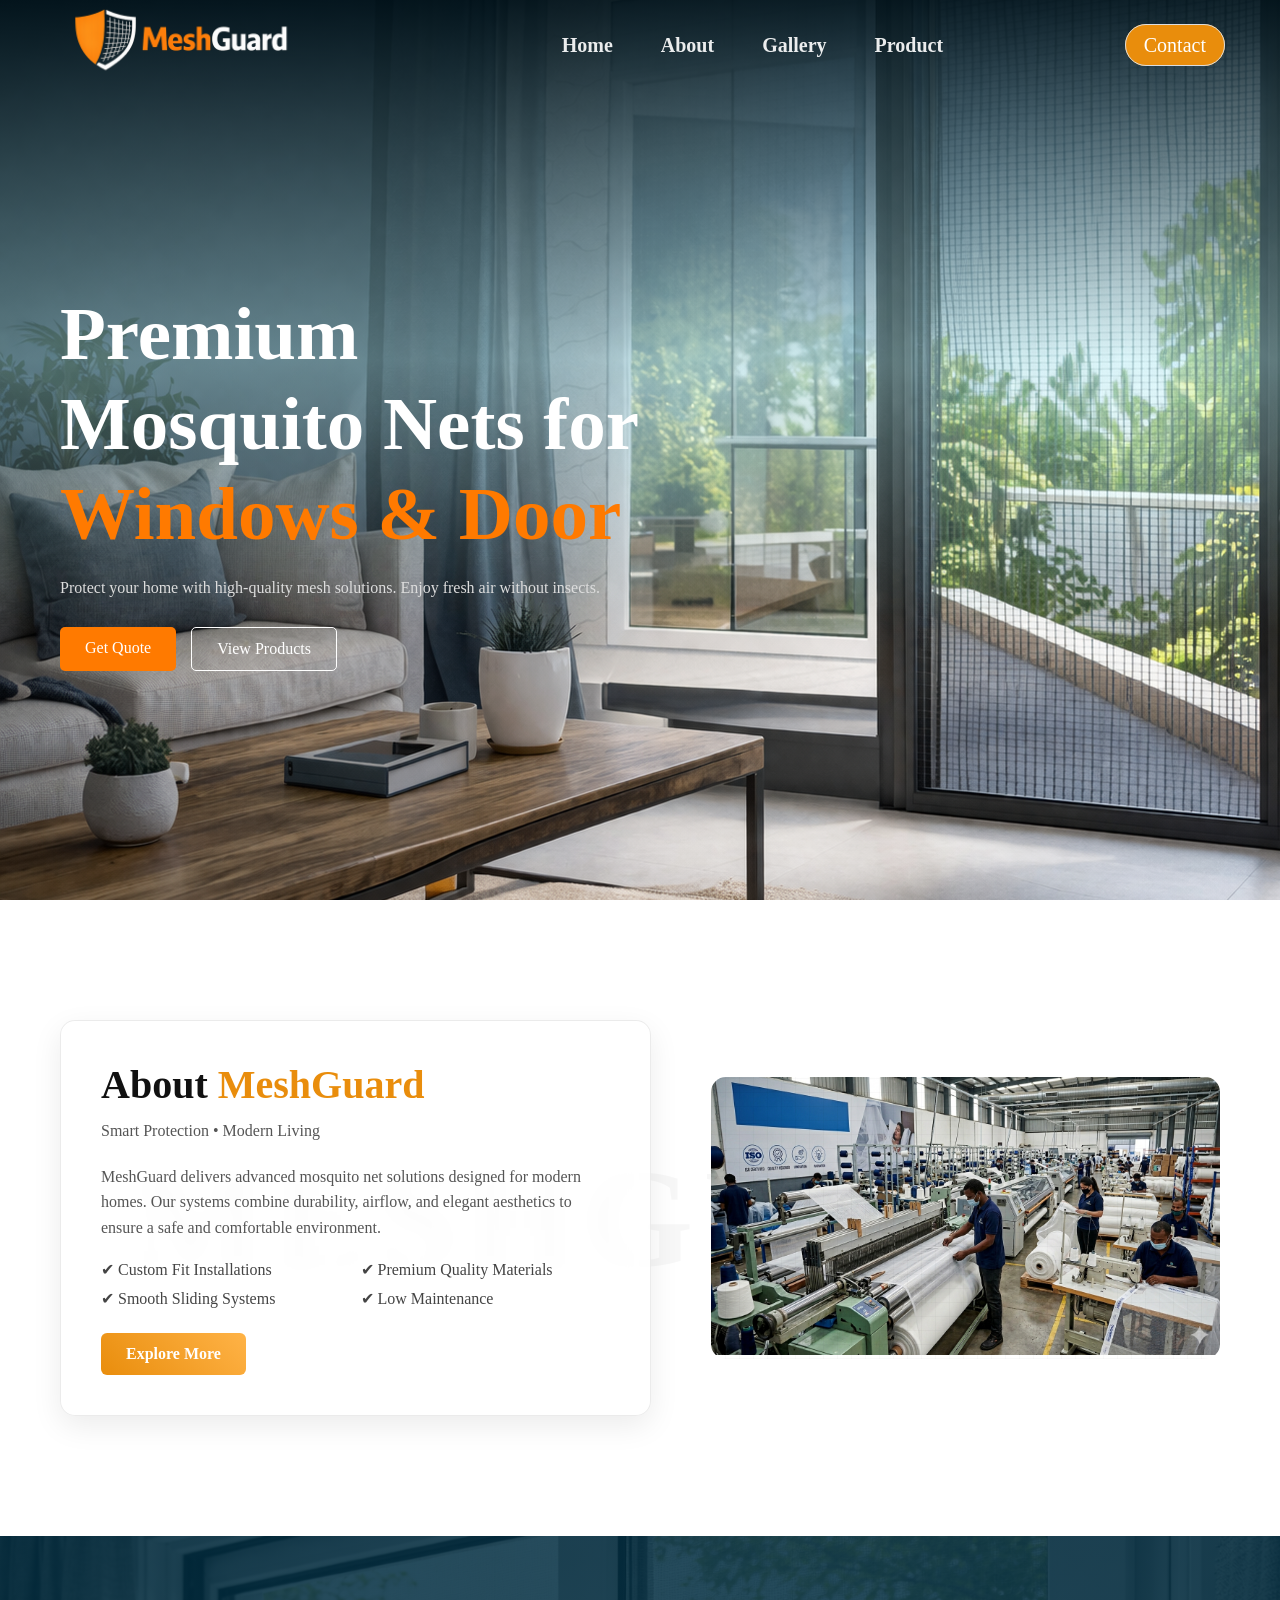
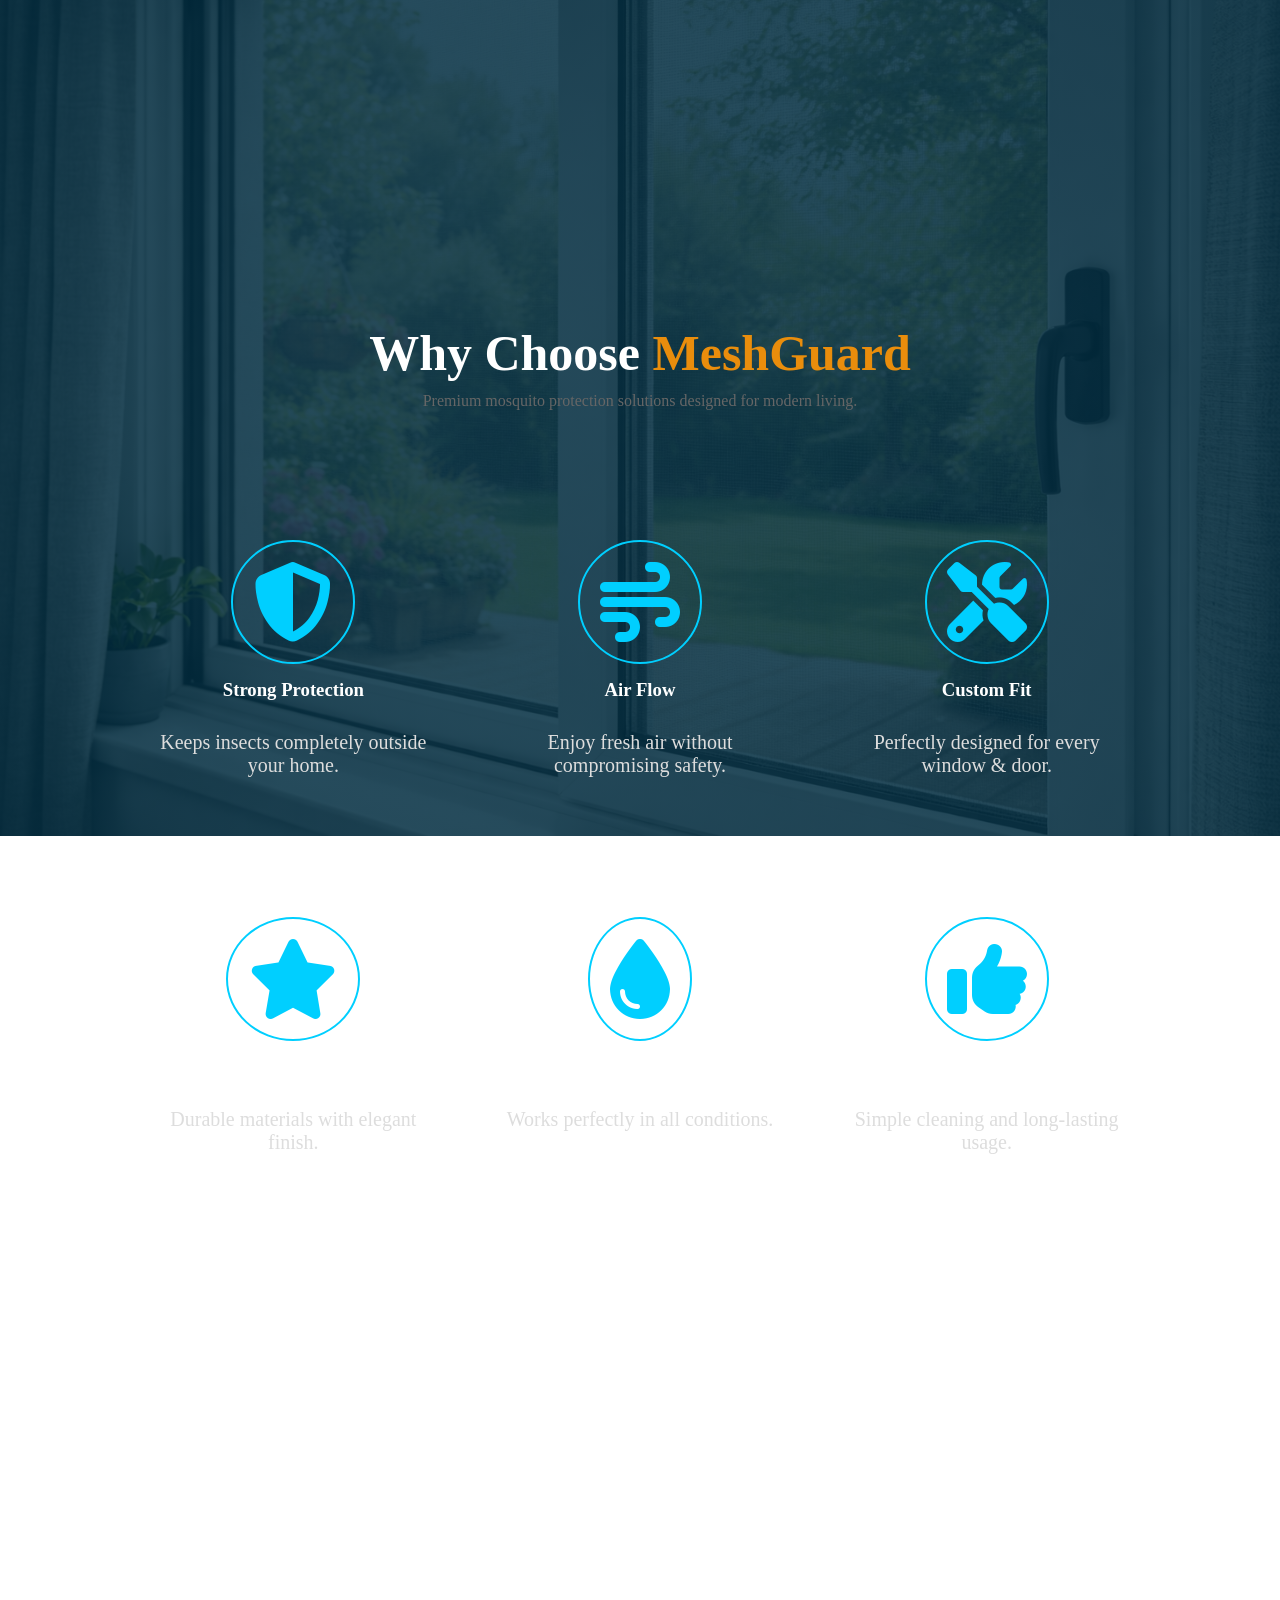
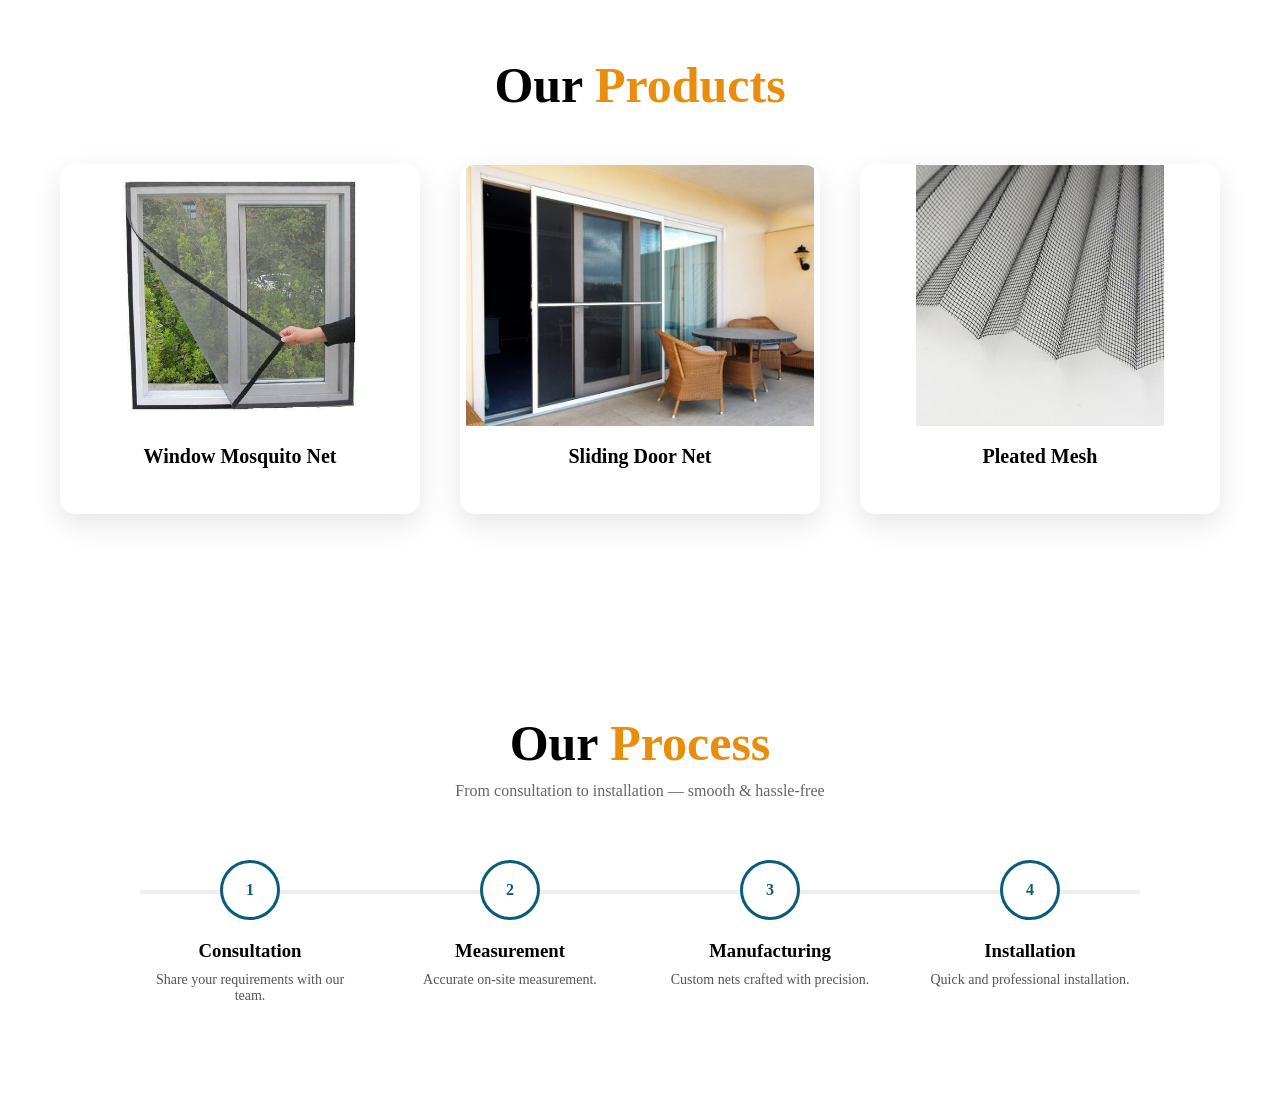
==== index.html @ fc5766b9 "Initial Commit" ====
<!DOCTYPE html>
<html lang="en">
<head>
    <meta charset="UTF-8">
    <meta name="viewport" content="width=device-width, initial-scale=1.0">
    <title>MeshGuard</title>
    <link rel="stylesheet" href="https://cdnjs.cloudflare.com/ajax/libs/font-awesome/6.5.0/css/all.min.css">
    <link rel="stylesheet" href="css/navbar.css">
    <link rel="stylesheet" href="css/style.css">
</head>
<body>
<!-- ===============================Navbar============================ -->

  <header class="navbar">

    <div class="logo">
      <img src="Images/logo_MG.png" alt="Logo">
    </div>

    <nav class="nav-links">
      <a href="index.html">Home</a>
      <a href="about.html">About</a>
      <a href="gallery.html">Gallery</a>
      <a href="Product.html">Product</a>
    </nav>

    <div class="Contact">
        <a href="Product.html">Contact</a>
    </div>

  </header>

  <!-- ===============================heroSection==============================-->
   <section class="hero">
        <div class="hero-overlay"></div>
        <div class="mouse-mesh"></div>

        <div class="hero-content">
            <h1>Premium Mosquito Nets for <span>Windows & Door</span></h1>   
            
            <p>
             Protect your home with high-quality mesh solutions.
            Enjoy fresh air without insects.
            </p>

            <div class="hero-buttons">
                <a href="#" class="btn-primary">Get Quote</a>
                <a href="#" class="btn-secondary">View Products</a>
            </div>
        </div>
   </section>


<!-- ===============================AboutSection==============================-->

  <section class="about-unique">

    <h1 class="about-bg-text">MESHGUARD</h1>

    <div class="about-container">

      

        <!-- CONTENT -->
        <div class="about-glass">

            <h2>About <span>MeshGuard</span></h2>

            <p class="tagline">Smart Protection • Modern Living</p>

            <p>
                MeshGuard delivers advanced mosquito net solutions designed for
                modern homes. Our systems combine durability, airflow, and
                elegant aesthetics to ensure a safe and comfortable environment.
            </p>

            <div class="features">
                <div>✔ Custom Fit Installations</div>
                <div>✔ Premium Quality Materials</div>
                <div>✔ Smooth Sliding Systems</div>
                <div>✔ Low Maintenance</div>
            </div>

            <a href="#" class="about-btn">Explore More</a>
        </div>

          <!-- IMAGE -->
        <div class="about-img-box">
            <img src="Images/about.png" alt="Mosquito Net">
            <div class="mesh-layer"></div>
        </div>
    </div>
</section>

<!-- ===============================WhyChooseSection==============================-->


<!-- WHY CHOOSE SECTION -->
<section class="why-sticky">

    <!-- BACKGROUND IMAGE (STICKY) -->
    <div class="why-bg"></div>

    <!-- CONTENT -->
    <div class="why-content">

        <h2>Why Choose <span>MeshGuard</span></h2>
        <p class="subtitle">
            Premium mosquito protection solutions designed for modern living.
        </p>

        <!-- GRID -->
        <div class="why-grid">

            <!-- ITEM 1 -->
            <div class="why-box">
                <i class="fa-solid fa-shield-halved"></i>
                <h3>Strong Protection</h3>
                <p>Keeps insects completely outside your home.</p>
            </div>

            <!-- ITEM 2 -->
            <div class="why-box">
                <i class="fa-solid fa-wind"></i>
                <h3>Air Flow</h3>
                <p>Enjoy fresh air without compromising safety.</p>
            </div>

            <!-- ITEM 3 -->
            <div class="why-box">
                <i class="fa-solid fa-screwdriver-wrench"></i>
                <h3>Custom Fit</h3>
                <p>Perfectly designed for every window & door.</p>
            </div>

            <!-- ITEM 4 -->
            <div class="why-box">
                <i class="fa-solid fa-star"></i>
                <h3>Premium Quality</h3>
                <p>Durable materials with elegant finish.</p>
            </div>

            <!-- ITEM 5 -->
            <div class="why-box">
                <i class="fa-solid fa-droplet"></i>
                <h3>Weather Resistant</h3>
                <p>Works perfectly in all conditions.</p>
            </div>

            <!-- ITEM 6 -->
            <div class="why-box">
                <i class="fa-solid fa-thumbs-up"></i>
                <h3>Easy Maintenance</h3>
                <p>Simple cleaning and long-lasting usage.</p>
            </div>

        </div>

    </div>

</section>

<section class="products">

    <h2>Our <span>Products</span></h2>

    <div class="product-grid">

        <!-- PRODUCT 1 -->
        <div class="product-card">
            <div class="card-inner">

                <!-- FRONT SIDE -->
                <div class="card-front">
                    <img src="Images/window-mosquito-net.jpg" alt="">
                    <h3>Window Mosquito Net</h3>
                </div>

                <!-- BACK SIDE -->
                <div class="card-back">
                    <h3>Window Net</h3>
                    <p>Custom-fit mosquito nets for windows with smooth airflow and maximum protection.</p>
                    <a href="#">View Details</a>
                </div>

            </div>
        </div>

        <!-- PRODUCT 2 -->
        <div class="product-card">
            <div class="card-inner">

                <div class="card-front">
                    <img src="Images/sliding-door.jpg" alt="">
                    <h3>Sliding Door Net</h3>
                </div>

                <div class="card-back">
                    <h3>Sliding Net</h3>
                    <p>Elegant sliding mesh systems perfect for balconies and large openings.</p>
                    <a href="#">View Details</a>
                </div>

            </div>
        </div>

        <!-- PRODUCT 3 -->
        <div class="product-card">
            <div class="card-inner">

                <div class="card-front">
                    <img src="Images/pleared.webp" alt="">
                    <h3>Pleated Mesh</h3>
                </div>

                <div class="card-back">
                    <h3>Pleated Mesh</h3>
                    <p>Modern pleated design with space-saving and premium look.</p>
                    <a href="#">View Details</a>
                </div>

            </div>
        </div>

    </div>

</section>

<section class="process-modern">

    <h2>Our <span>Process</span></h2>
    <p class="subtitle">From consultation to installation — smooth & hassle-free</p>

    <div class="process-wrapper">

        <!-- PROGRESS LINE -->
        <div class="progress-line"></div>

        <!-- STEPS -->
        <div class="steps">

            <div class="step">
                <div class="circle">1</div>
                <h3>Consultation</h3>
                <p>Share your requirements with our team.</p>
            </div>

            <div class="step">
                <div class="circle">2</div>
                <h3>Measurement</h3>
                <p>Accurate on-site measurement.</p>
            </div>

            <div class="step">
                <div class="circle">3</div>
                <h3>Manufacturing</h3>
                <p>Custom nets crafted with precision.</p>
            </div>

            <div class="step">
                <div class="circle">4</div>
                <h3>Installation</h3>
                <p>Quick and professional installation.</p>
            </div>

        </div>

    </div>

</section>

 

<script src="js/script.js"></script>

<!-- <script>
const mesh = document.querySelector(".mouse-mesh");

document.addEventListener("mousemove", (e) => {
    mesh.style.left = e.clientX + "px";
    mesh.style.top = e.clientY + "px";
});

</script> -->
</body>
</html>
---- css/navbar.css ----
*{
    margin: 0;
    padding: 0;
    box-sizing: border-box;
}
html,body{
     width: 100%;
     height: 100%;
}

.navbar{
    position: fixed;
    top: 0px;
    width: 100%;
    height: 90px;
    background-color:transparent;
    display: flex;
    align-items: center;
    justify-content: space-between;
    padding: 0 5px;
    z-index: 1000;
   
}

.logo{
    display: flex;
    align-items: center;
    cursor: pointer;
}
.logo img{
height:250px;
transition:0.3s;
}

.logo img:hover{
transform:scale(1.08);
}

.nav-links a{
margin:0 22px;
text-decoration:none;
font-weight:600;
color:#ffffffe9;
position:relative;
font-size:20px;
}

.nav-links a::after{
content:'';
position:absolute;
width:0%;
height:2px;
background:#e98d0c;
left:0;
bottom:-6px;
transition:0.4s;
}

.nav-links a:hover::after{
width:100%;
}

.Contact a{
padding:9px 18px;
margin-right: 50px;
text-decoration: none;
border-radius:30px;
background-color: #e98d0c;
border:1px solid #ddd;
color:white ;
font-size: 20px;
}

/* SCROLL EFFECT */
.navbar.scrolled{
    background: linear-gradient(
        to right,
        #012d41,
        #024d6b,
        #036280
    );
    
    box-shadow: 0 5px 15px rgba(0,0,0,0.3);
    transition: 0.3s ease-in;
}
---- css/style.css ----
*{
    margin: 0;
    padding: 0;
    box-sizing: border-box;
}
html,body{
    width: 100%;
    height:100%
}

/* ==================Hero Section=============== */

.hero{
    position:relative;
    height: 100vh;
    background: url(/Images/hero_bg.png);
    display: flex;
    align-items: center;
    padding:0 60px;
}

.hero-overlay{
    position:absolute;
    inset:0;
     background: linear-gradient(
        180deg,
        rgba(0, 18, 26, 0.877) 0%,     /* blue */
        rgba(181, 245, 253, 0.396) 40%,  /* light white */
        rgba(255, 255, 255, 0.0) 70%,  /* fade */
        rgba(255, 255, 255, 0.0) 100%  /* fully transparent */
    );
    z-index:1;
}

.hero-content{
    position:relative;
    z-index:2;
    max-width:600px;
    color:#fff;
}

.hero-content h1{
    margin-top: 60px;
    font-size:75px;
    line-height:1.2;
    margin-bottom:20px;
}

.hero-content h1 span{
    color:#ff7a00;
}
.hero-content p{
    font-size:16px;
    margin-bottom:30px;
    color:#ddd;
}
/* BUTTONS */
.hero-buttons{
    display:flex;
    gap:15px;
}

.btn-primary{
    background:#ff7a00;
    color:#fff;
    padding:12px 25px;
    text-decoration:none;
    border-radius:5px;
    transition:0.3s;
}

.btn-primary:hover{
    background:#e66900;
}

.btn-secondary{
    border:1px solid #fff;
    color:#fff;
    padding:12px 25px;
    text-decoration:none;
    border-radius:5px;
    transition:0.3s;
}

.btn-secondary:hover{
    background:#fff;
    color:#000;
}
/* .mouse-mesh{
    position:absolute;
    width:250px;
    height:250px;
    pointer-events:none;
    z-index:1;

    background:
        repeating-linear-gradient(
            0deg,
            rgba(255,255,255,0.15) 0px,
            rgba(255,255,255,0.15) 1px,
            transparent 1px,
            transparent 15px
        ),
        repeating-linear-gradient(
            90deg,
            rgba(255,255,255,0.15) 0px,
            rgba(255,255,255,0.15) 1px,
            transparent 1px,
            transparent 15px
        );

    border-radius:50%;
    transform: translate(-50%, -50%);
} */



/* ===== SECTION BASE ===== */
.about-unique{
    position:relative;
    padding:120px 60px;
    background:#ffffff;
    overflow:hidden;
}

/* BACKGROUND TEXT */
.about-bg-text{
    position:absolute;
    top:50%;
    left:50%;
    transform:translate(-50%,-50%);
    font-size:140px;
    color:rgba(0,0,0,0.03); /* light watermark */
    letter-spacing:10px;
    pointer-events:none;
}

/* CONTAINER */
.about-container{
    display:flex;
    align-items:center;
    gap:60px;
    position:relative;
    z-index:2;
}

/* ===== IMAGE ===== */
.about-img-box{
    position:relative;
    flex:1;
    overflow:hidden;
    border-radius:15px;
}

.about-img-box img{
    width:100%;
    height:100%;
    object-fit:cover;
    transition:0.5s;
}

.about-img-box:hover img{
    transform:scale(1.08);
}

/* MESH OVERLAY (VERY SUBTLE) */
.mesh-layer{
    position:absolute;
    inset:0;

    background:
        repeating-linear-gradient(
            0deg,
            rgba(0,0,0,0.05) 0px,
            rgba(0,0,0,0.05) 1px,
            transparent 1px,
            transparent 14px
        ),
        repeating-linear-gradient(
            90deg,
            rgba(0,0,0,0.05) 0px,
            rgba(0,0,0,0.05) 1px,
            transparent 1px,
            transparent 14px
        );

    opacity:0.4;
}

/* ===== GLASS CARD (LIGHT) ===== */
.about-glass{
    flex:1;
    padding:40px;
    border-radius:15px;

    background:rgba(255,255,255,0.7);
    backdrop-filter:blur(10px);

    border:1px solid rgba(0,0,0,0.08);
    box-shadow:0 10px 30px rgba(0,0,0,0.08);
}

/* HEADING */
.about-glass h2{
    font-size:40px;
    margin-bottom:10px;
    color:#111;
}

.about-glass span{
    color:#e98d0c;
}

/* TAGLINE */
.tagline{
    color:#666;
    margin-bottom:20px;
}

/* TEXT */
.about-glass p{
    color:#555;
    line-height:1.6;
    margin-bottom:20px;
}

/* FEATURES */
.features{
    display:grid;
    grid-template-columns: repeat(2,1fr);
    gap:10px;
    margin-bottom:25px;
    color:#444;
}

/* BUTTON */
.about-btn{
    display:inline-block;
    padding:12px 25px;
    background:linear-gradient(45deg,#e98d0c,#ffb347);
    color:#fff;
    border-radius:6px;
    text-decoration:none;
    font-weight:600;
    transition:0.3s;
}

.about-btn:hover{
    transform:translateY(-3px);
}

.why-sticky{
    position:relative;
    height:180vh; /* EXTRA HEIGHT → allows scrolling effect */
}

/* ===== STICKY BACKGROUND ===== */
.why-bg{
    position:sticky;
    top:0;
    height:100vh;

    /* YOUR BACKGROUND IMAGE */
    background: 
        linear-gradient(
            rgba(1,45,65,0.85),  /* dark blue overlay */
            rgba(1,45,65,0.85)
        ),
        url("/Images/why-bg.png"); /* change image */

    background-size:cover;
    background-position:center;

    z-index:1;
}

.why-content{
    position:absolute;
    top:2px;
    width:100%;
    height:100%;

    z-index:2;

    display:flex;
    flex-direction:column;
    align-items:center;
    justify-content:center;

    color:#fff;
    text-align:center;
    padding:0 20px;
}
.why-content h2{
    font-size:50px;
    margin-top: 2px;
    margin-bottom:10px;
}

.why-content span{
    color:#e98d0c;
}

/* SUBTITLE */
.subtitle{
    color:#ccc;
    margin-bottom:50px;
}

.why-grid{
    display:grid;
    grid-template-columns: repeat(3,5fr);
    margin-top: 50px;
    gap:60px;
    max-width:1000px;

    row-gap: 100px;   /* 🔥 space between rows */
    column-gap: 40px;
}
.why-box{
    padding:20px;
    transition:0.4s;
}
.why-box i{
    font-size:80px;
    color:#00cfff; /* light blue */
    margin-bottom:15px;

    border:2px solid #00cfff;
    border-radius:50%;
    padding:20px;
}
/* TITLE */
.why-box h3{
    margin-bottom:30px;
}

.why-box p{
    font-size:20px;
    color:#ddd;
}
/* ===== HOVER EFFECT ===== */
.why-box:hover{
    transform:translateY(-10px);
}

.why-box:hover i{
    background:#e98d0c;
    border-color:#e98d0c;
    color:#fff;
}



/* ===== SECTION ===== */
.products{
    padding:100px 60px;
    text-align:center;
    background:#fff;
}

.products h2{
    font-size:50px;
    margin-bottom:50px;
}

.products span{
    color:#e98d0c;
}

/* ===== GRID ===== */
.product-grid{
    display:grid;
    grid-template-columns:repeat(3,1fr);
    gap:40px;
}

/* ===== CARD MAIN ===== */
.product-card{
    position:relative;
    perspective:1000px; 
    /* 🔥 Gives 3D depth for flip effect */
}
/* glowing border */


.product-card:hover{
    transform:translateY(-12px) scale(1.02);
}

/* ===== INNER (THIS ROTATES) ===== */
.card-inner{
    position:relative;
    width:100%;
    height:350px;

    transform-style:preserve-3d; 
    /* 🔥 Allows front/back to exist in 3D */

    transition:transform 0.8s ease;
}

/* ===== HOVER → ROTATE CARD ===== */
.product-card:hover .card-inner{
    transform:rotateY(180deg);
    /* 🔥 horizontal flip */
}

/* ===== FRONT + BACK COMMON ===== */
.card-front,
.card-back{
    position:absolute;
    width:100%;
    height:100%;

    backface-visibility:hidden;
    /* 🔥 hides backside when flipped */

    border-radius:15px;
    overflow:hidden;

    box-shadow:0 10px 30px rgba(0,0,0,0.1);
}

/* ===== FRONT DESIGN ===== */
.card-front{
   background:rgba(255,255,255,0.08);
    backdrop-filter: blur(12px);
    border:1px solid rgba(255,255,255,0.2);
}

.card-front img{
    width:100%;
    height:75%;
    object-fit:contain;
}

.card-front h3{
    padding:15px;
    font-size:20px;
}

/* ===== BACK DESIGN ===== */
.card-back{
    background:linear-gradient(135deg,#012d41,#0a5c7a);
    color:#fff;

    transform:rotateY(180deg);
    /* 🔥 backside initially rotated */

    display:flex;
    flex-direction:column;
    justify-content:center;
    align-items:center;

    padding:20px;
}

.card-back h3{
    margin-bottom:10px;
}

.card-back p{
    font-size:14px;
    margin-bottom:20px;
    color:#ddd;
}

/* BUTTON */
.card-back a{
    padding:10px 20px;
    background:#e98d0c;
    color:#fff;
    text-decoration:none;
    border-radius:5px;
    transition:0.3s;
}

.card-back a:hover{
    background:#cf7a0a;
}

/* ===== HOVER SHADOW EFFECT ===== */
.product-card:hover{
    transform:translateY(-10px);
    transition:0.3s;
}



/* ===== SECTION ===== */
.process-modern{
    padding:100px 60px;
    background:#ffffff;
    text-align:center;
}

.process-modern h2{
    font-size:50px;
    margin-bottom:10px;
}

.process-modern span{
    color:#e98d0c;
}

.subtitle{
    color:#666;
    margin-bottom:60px;
}

/* ===== WRAPPER ===== */
.process-wrapper{
    position:relative;
    max-width:1000px;
    margin:auto;
}

/* ===== PROGRESS LINE ===== */
.progress-line{
    position:absolute;
    top:30px;
    left:0;
    width:100%;
    height:4px;

    background:#eee;
    border-radius:10px;
    overflow:hidden;
}

/* ANIMATED LINE */
.progress-line::after{
    content:"";
    position:absolute;
    left:0;
    top:0;
    height:100%;
    width:0%;

    background:linear-gradient(90deg,#0a5c7a,#e98d0c);

    animation:progressMove 6s ease-in-out infinite;
}

/* ===== STEPS ===== */
.steps{
    display:flex;
    justify-content:space-between;
    position:relative;
}

/* ===== STEP ===== */
.step{
    width:22%;
    text-align:center;
    position:relative;
}

/* DEFAULT STATE */
.step .circle{
    transition:0.4s;
}

/* STEP 1 */
.step:nth-child(1) .circle{
    animation:stepGlow 6s infinite;
}

/* STEP 2 */
.step:nth-child(2) .circle{
    animation:stepGlow 6s infinite;
    animation-delay:1.5s;
}

/* STEP 3 */
.step:nth-child(3) .circle{
    animation:stepGlow 6s infinite;
    animation-delay:3s;
}

/* STEP 4 */
.step:nth-child(4) .circle{
    animation:stepGlow 6s infinite;
    animation-delay:4.5s;
}

@keyframes stepGlow{

    0%{
        background:#fff;
        color:#0a5c7a;
        transform:scale(1);
        box-shadow:none;
    }

    20%{
        background:#e98d0c;
        color:#fff;
        transform:scale(1.2);
        box-shadow:0 0 20px rgba(233,141,12,0.7);
    }

    40%{
        background:#e98d0c;
        color:#fff;
        transform:scale(1.1);
    }

    60%{
        background:#fff;
        color:#0a5c7a;
        transform:scale(1);
        box-shadow:none;
    }

    100%{
        background:#fff;
        color:#0a5c7a;
    }
}

/* ===== CIRCLE ===== */
.circle{
    width:60px;
    height:60px;
    margin:0 auto 20px;

    border-radius:50%;
    background:#fff;
    border:3px solid #0a5c7a;

    display:flex;
    align-items:center;
    justify-content:center;

    font-weight:bold;
    color:#0a5c7a;

    transition:0.4s;
}

/* TEXT */
.step h3{
    margin-bottom:10px;
}

.step p{
    font-size:14px;
    color:#555;
}

/* ===== HOVER EFFECT ===== */
.step:hover .circle{
    background:#e98d0c;
    border-color:#e98d0c;
    color:#fff;
    transform:scale(1.1);
}

/* ===== PROGRESS ANIMATION ===== */
@keyframes progressMove{
    0%{ width:0%; }
    20%{ width:10%; }
    40%{ width:40%; }
      60%{ width:60%; }
      100%{ width:100%; }
}
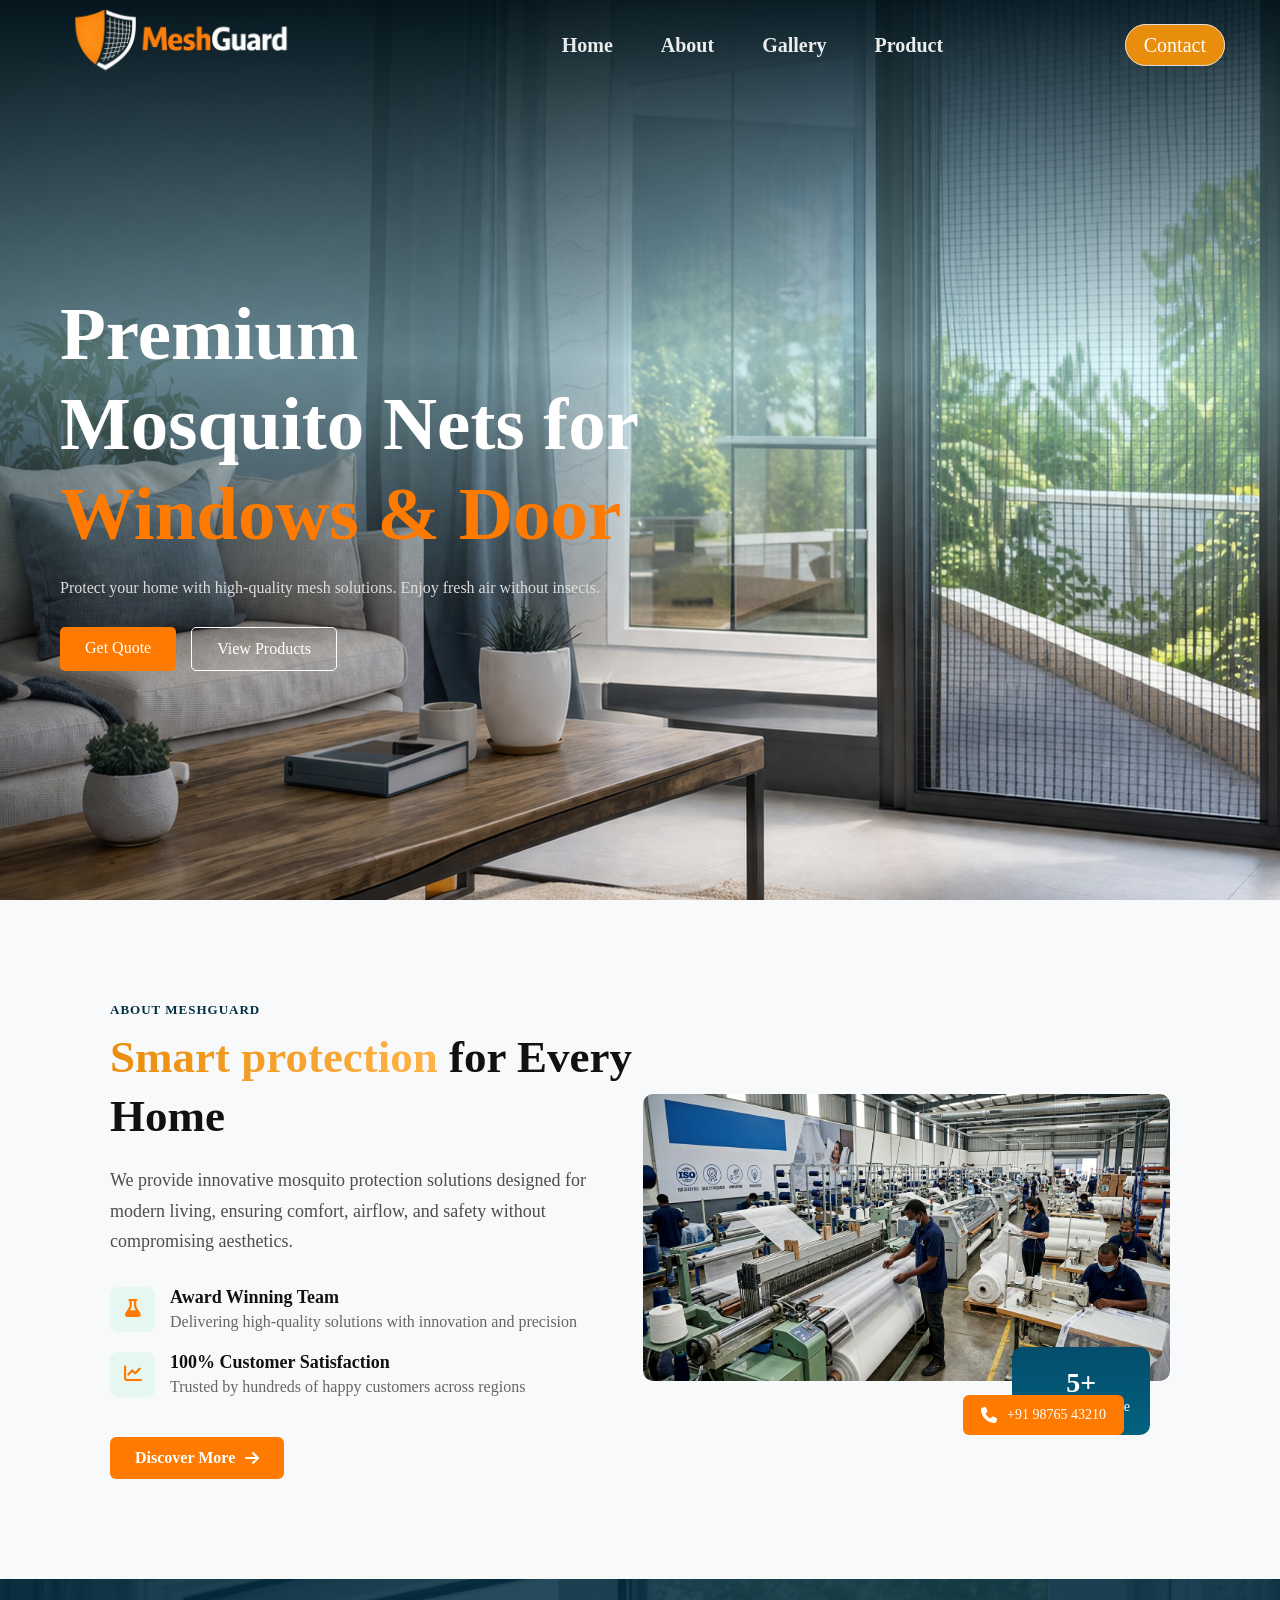
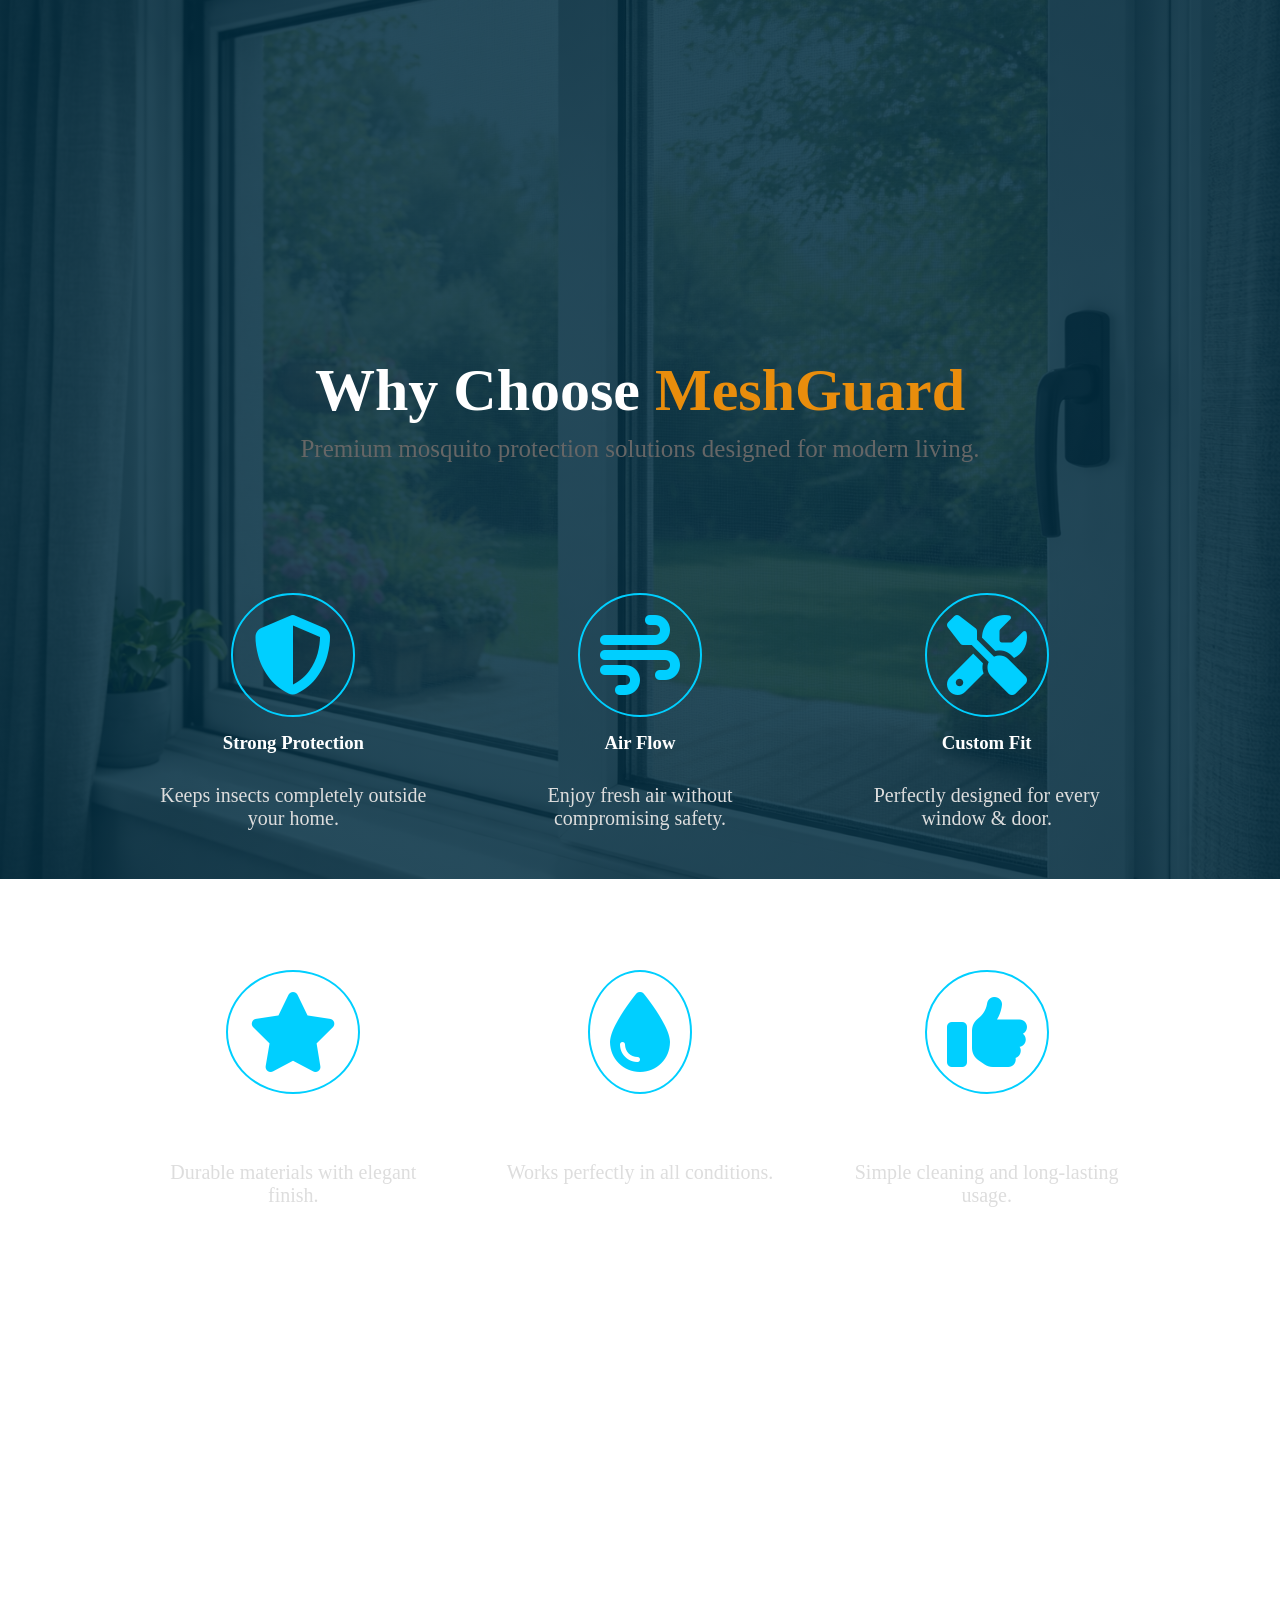
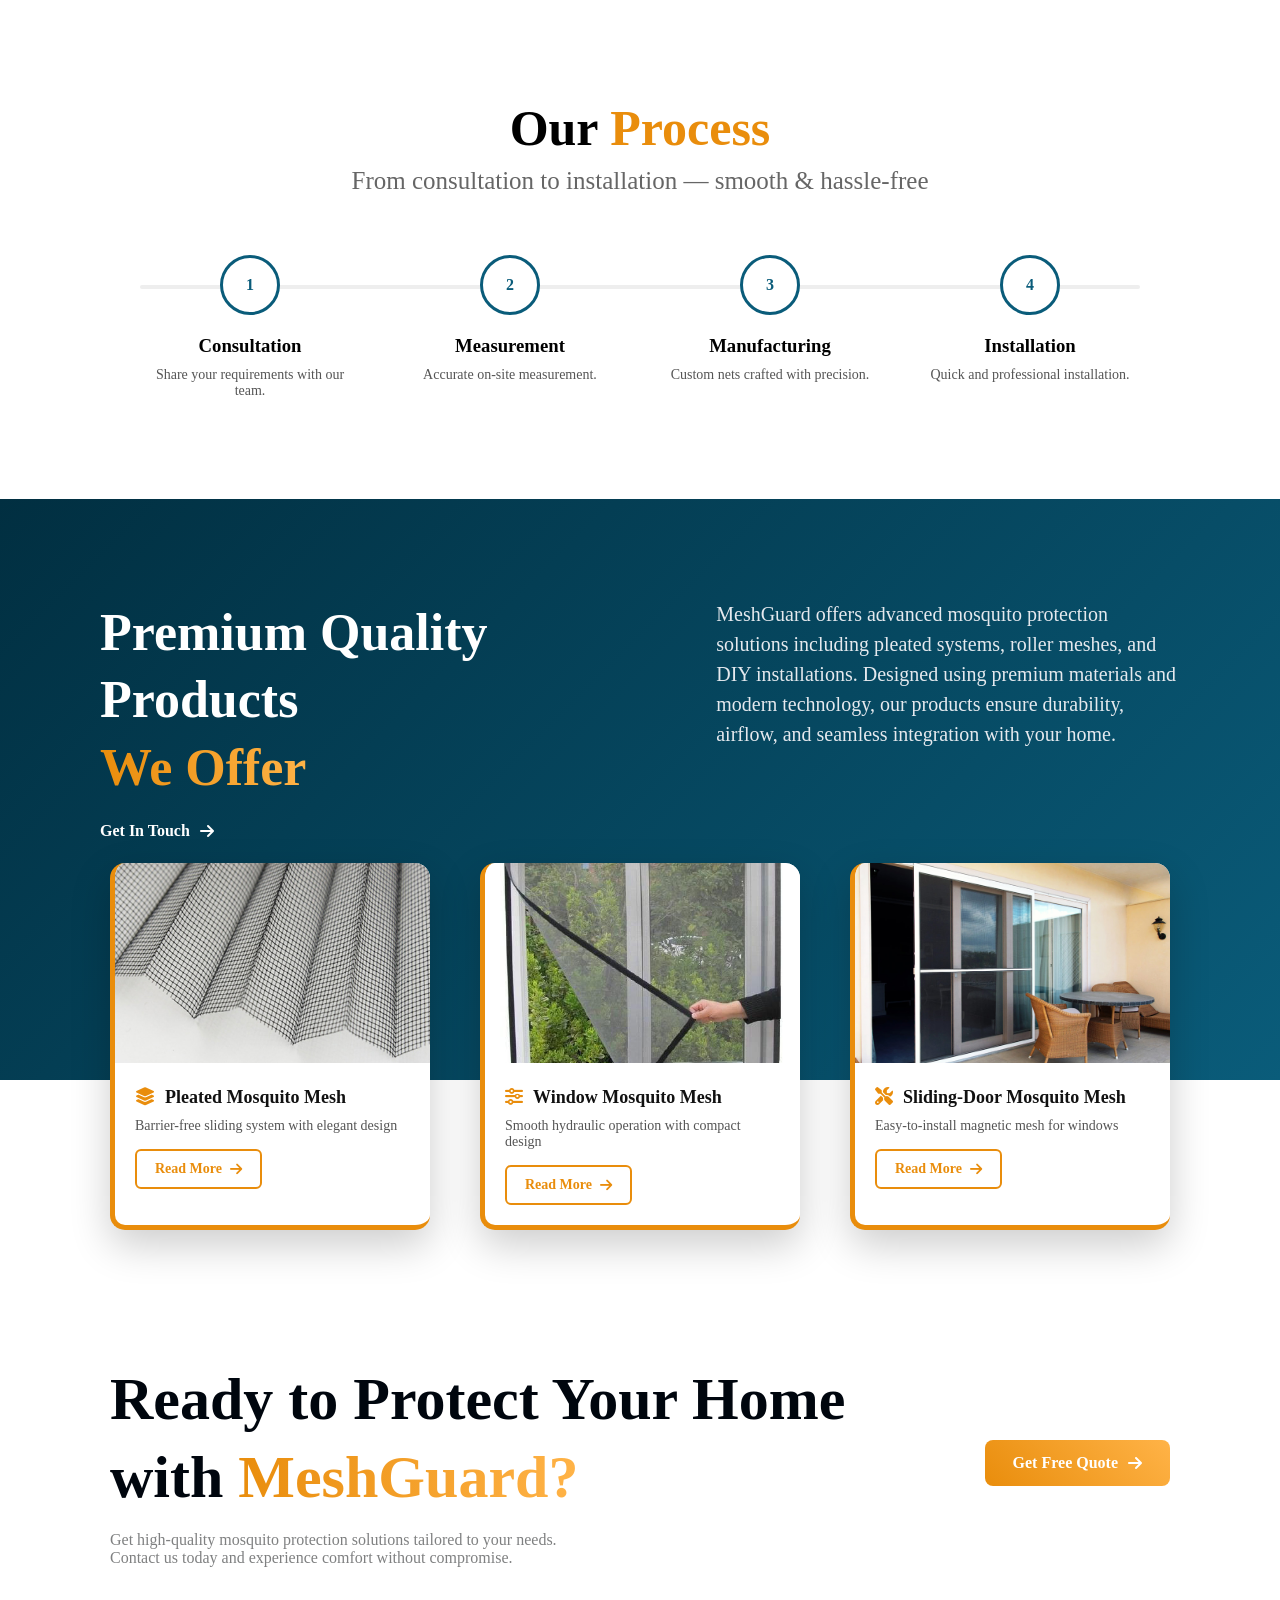
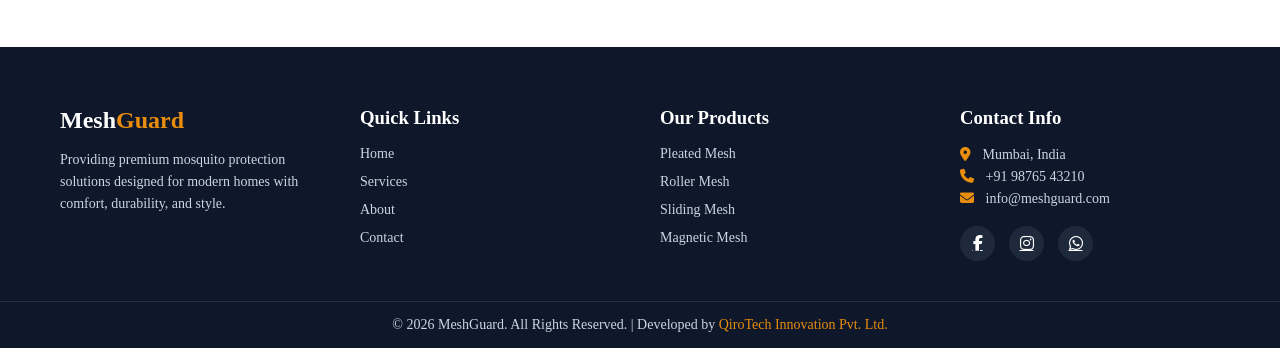
==== commit ec67c13d: "Hero Section" ====
--- a/index.html
+++ b/index.html
@@ -52,7 +52,7 @@
 
 
 <!-- ===============================AboutSection==============================-->
-
+<!-- 
   <section class="about-unique">
 
     <h1 class="about-bg-text">MESHGUARD</h1>
@@ -61,7 +61,7 @@
 
       
 
-        <!-- CONTENT -->
+        <!-- CONTENT 
         <div class="about-glass">
 
             <h2>About <span>MeshGuard</span></h2>
@@ -84,10 +84,87 @@
             <a href="#" class="about-btn">Explore More</a>
         </div>
 
-          <!-- IMAGE -->
+          <!-- IMAGE 
         <div class="about-img-box">
             <img src="Images/about.png" alt="Mosquito Net">
             <div class="mesh-layer"></div>
+        </div>
+    </div>
+</section> -->
+
+<section class="about-modern">
+
+    <div class="about-wrapper">
+
+        <!-- LEFT CONTENT -->
+        <div class="about-left">
+
+    <!-- SMALL LABEL -->
+    <span class="about-label">ABOUT MESHGUARD</span>
+
+    <!-- HEADING -->
+    <h2 class="about-title">
+        <Span class="gradient-text">Smart protection</Span> for Every Home
+    </h2>
+
+    <!-- DESCRIPTION -->
+    <p class="about-desc">
+        We provide innovative mosquito protection solutions designed
+        for modern living, ensuring comfort, airflow, and safety
+        without compromising aesthetics.
+    </p>
+
+    <!-- FEATURES -->
+    <div class="about-features">
+
+        <!-- ITEM 1 -->
+        <div class="feature-item">
+            <div class="feature-icon">
+                <i class="fa-solid fa-flask"></i>
+            </div>
+            <div class="feature-content">
+                <h4>Award Winning Team</h4>
+                <p>Delivering high-quality solutions with innovation and precision</p>
+            </div>
+        </div>
+
+        <!-- ITEM 2 -->
+        <div class="feature-item">
+            <div class="feature-icon">
+                <i class="fa-solid fa-chart-line"></i>
+            </div>
+            <div class="feature-content">
+                <h4>100% Customer Satisfaction</h4>
+                <p>Trusted by hundreds of happy customers across regions</p>
+            </div>
+        </div>
+
+    </div>
+
+    <!-- CTA -->
+    <a href="#" class="about-btn">
+        Discover More
+        <i class="fa-solid fa-arrow-right"></i>
+    </a>
+
+</div>
+
+
+        <!-- RIGHT IMAGE -->
+        <div class="about-right">
+            <img src="Images/about.png" alt="About Image">
+
+            <!-- EXPERIENCE CARD -->
+            <div class="exp-card">
+                <h3>5+</h3>
+                <p>Years Experience</p>
+            </div>
+
+            <!-- CONTACT STRIP -->
+            <div class="contact-strip">
+                <i class="fa-solid fa-phone"></i>
+                <span>+91 98765 43210</span>
+            </div>
         </div>
     </div>
 </section>
@@ -160,72 +237,9 @@
 
 </section>
 
-<section class="products">
-
-    <h2>Our <span>Products</span></h2>
-
-    <div class="product-grid">
-
-        <!-- PRODUCT 1 -->
-        <div class="product-card">
-            <div class="card-inner">
-
-                <!-- FRONT SIDE -->
-                <div class="card-front">
-                    <img src="Images/window-mosquito-net.jpg" alt="">
-                    <h3>Window Mosquito Net</h3>
-                </div>
-
-                <!-- BACK SIDE -->
-                <div class="card-back">
-                    <h3>Window Net</h3>
-                    <p>Custom-fit mosquito nets for windows with smooth airflow and maximum protection.</p>
-                    <a href="#">View Details</a>
-                </div>
-
-            </div>
-        </div>
-
-        <!-- PRODUCT 2 -->
-        <div class="product-card">
-            <div class="card-inner">
-
-                <div class="card-front">
-                    <img src="Images/sliding-door.jpg" alt="">
-                    <h3>Sliding Door Net</h3>
-                </div>
-
-                <div class="card-back">
-                    <h3>Sliding Net</h3>
-                    <p>Elegant sliding mesh systems perfect for balconies and large openings.</p>
-                    <a href="#">View Details</a>
-                </div>
-
-            </div>
-        </div>
-
-        <!-- PRODUCT 3 -->
-        <div class="product-card">
-            <div class="card-inner">
-
-                <div class="card-front">
-                    <img src="Images/pleared.webp" alt="">
-                    <h3>Pleated Mesh</h3>
-                </div>
-
-                <div class="card-back">
-                    <h3>Pleated Mesh</h3>
-                    <p>Modern pleated design with space-saving and premium look.</p>
-                    <a href="#">View Details</a>
-                </div>
-
-            </div>
-        </div>
-
-    </div>
-
-</section>
-
+
+
+<!--======================================== PROCESS sECTION =======================================-->
 <section class="process-modern">
 
     <h2>Our <span>Process</span></h2>
@@ -269,6 +283,191 @@
 
 </section>
 
+<!-- ============================Product Section========================================================== -->
+
+<section class="products-section">
+
+    <!-- TOP CONTENT -->
+    <div class="products-top">
+
+        <div class="products-left">
+            <h2>
+                Premium Quality Products <br>
+                <span class="gradient-text">We Offer</span>
+            </h2>
+
+            <a href="#" class="product-btn">
+                Get In Touch <i class="fa-solid fa-arrow-right"></i>
+            </a>
+        </div>
+
+        <div class="products-right">
+            <p>
+                MeshGuard offers advanced mosquito protection solutions including
+                pleated systems, roller meshes, and DIY installations. Designed
+                using premium materials and modern technology, our products ensure
+                durability, airflow, and seamless integration with your home.
+            </p>
+        </div>
+
+    </div>
+
+    <!-- PRODUCT CARDS -->
+    <div class="products-cards">
+
+        <!-- CARD 1 -->
+        <div class="product-card">
+            <img src="Images/pleared.webp" alt="Pleated Mesh">
+
+            <div class="card-content">
+                <h3>
+                    <i class="fa-solid fa-layer-group"></i>
+                    Pleated Mosquito Mesh
+                </h3>
+                <p>Barrier-free sliding system with elegant design</p>
+
+                  <a href="#" class="quote-btn">
+                     Read More <i class="fa-solid fa-arrow-right"></i>
+                  </a>
+            </div>
+        </div>
+
+        <!-- CARD 2 -->
+        <div class="product-card">
+            <img src="Images/window-mosquito-net.jpg" alt="Roller Mesh">
+
+            <div class="card-content">
+                <h3>
+                    <i class="fa-solid fa-sliders"></i>
+                    Window Mosquito Mesh
+                </h3>
+                <p>Smooth hydraulic operation with compact design</p>
+                <a href="#" class="quote-btn">
+                     Read More<i class="fa-solid fa-arrow-right"></i>
+                  </a>
+            </div>
+        </div>
+
+        <!-- CARD 3 -->
+        <div class="product-card">
+            <img src="Images/sliding-door.jpg" alt="DIY Mesh">
+
+            <div class="card-content">
+                <h3>
+                    <i class="fa-solid fa-screwdriver-wrench"></i>
+                      Sliding-Door Mosquito Mesh
+                </h3>
+                <p>Easy-to-install magnetic mesh for windows</p>
+                <a href="#" class="quote-btn">
+                     Read More <i class="fa-solid fa-arrow-right"></i>
+                  </a>
+            </div>
+        </div>
+
+    </div>
+
+</section>
+
+<!-- ============================Contact Section========================================================== -->
+
+
+<section class="cta-section">
+
+    <div class="cta-container">
+
+        <!-- LEFT CONTENT -->
+        <div class="cta-text">
+            <h2>
+                Ready to Protect Your Home <br>
+                with <span class="gradient-text">MeshGuard?</span>
+            </h2>
+
+            <p>
+                Get high-quality mosquito protection solutions tailored
+                to your needs. Contact us today and experience comfort
+                without compromise.
+            </p>
+        </div>
+
+        <!-- RIGHT BUTTON -->
+        <div class="cta-action">
+            <a href="contact.html" class="cta-btn">
+                Get Free Quote 
+                <i class="fa-solid fa-arrow-right"></i>
+            </a>
+        </div>
+
+    </div>
+
+</section>
+
+
+<footer class="footer">
+
+    <div class="footer-container">
+
+        <!-- COLUMN 1 -->
+        <div class="footer-col">
+            <h2 class="footer-logo">Mesh<span>Guard</span></h2>
+            <p>
+                Providing premium mosquito protection solutions designed
+                for modern homes with comfort, durability, and style.
+            </p>
+        </div>
+
+        <!-- COLUMN 2 -->
+        <div class="footer-col">
+            <h3>Quick Links</h3>
+            <ul>
+                <li><a href="index.html">Home</a></li>
+                <li><a href="services.html">Services</a></li>
+                <li><a href="about.html">About</a></li>
+                <li><a href="contact.html">Contact</a></li>
+            </ul>
+        </div>
+
+        <!-- COLUMN 3 -->
+        <div class="footer-col">
+            <h3>Our Products</h3>
+            <ul>
+                <li><a href="#">Pleated Mesh</a></li>
+                <li><a href="#">Roller Mesh</a></li>
+                <li><a href="#">Sliding Mesh</a></li>
+                <li><a href="#">Magnetic Mesh</a></li>
+            </ul>
+        </div>
+
+        <!-- COLUMN 4 -->
+        <div class="footer-col">
+            <h3>Contact Info</h3>
+            <p><i class="fa-solid fa-location-dot"></i> Mumbai, India</p>
+            <p><i class="fa-solid fa-phone"></i> +91 98765 43210</p>
+            <p><i class="fa-solid fa-envelope"></i> info@meshguard.com</p>
+
+            <!-- SOCIAL -->
+            <div class="footer-social">
+                <a href="#"><i class="fa-brands fa-facebook-f"></i></a>
+                <a href="#"><i class="fa-brands fa-instagram"></i></a>
+                <a href="#"><i class="fa-brands fa-whatsapp"></i></a>
+            </div>
+        </div>
+
+    </div>
+
+    <!-- BOTTOM -->
+    <div class="footer-bottom">
+        <p>
+            © 2026 MeshGuard. All Rights Reserved. | 
+            Developed by 
+            <a href="https://qirotech.com" target="_blank">
+                QiroTech Innovation Pvt. Ltd.
+            </a>
+        </p>
+    </div>
+
+</footer>
+
+
  
 
 <script src="js/script.js"></script>
--- a/css/style.css
+++ b/css/style.css
@@ -114,140 +114,176 @@
 } */
 
 
-
-/* ===== SECTION BASE ===== */
-.about-unique{
-    position:relative;
-    padding:120px 60px;
-    background:#ffffff;
-    overflow:hidden;
-}
-
-/* BACKGROUND TEXT */
-.about-bg-text{
-    position:absolute;
-    top:50%;
-    left:50%;
-    transform:translate(-50%,-50%);
-    font-size:140px;
-    color:rgba(0,0,0,0.03); /* light watermark */
-    letter-spacing:10px;
-    pointer-events:none;
-}
-
-/* CONTAINER */
-.about-container{
-    display:flex;
-    align-items:center;
-    gap:60px;
-    position:relative;
-    z-index:2;
-}
-
-/* ===== IMAGE ===== */
-.about-img-box{
-    position:relative;
+.about-modern{
+    padding:100px 60px;
+    background:#f8f9fb;
+}
+
+/* LAYOUT */
+.about-wrapper{
+    display:flex;
+    align-items:center;
+    gap:6px;
+}
+
+/* LEFT */
+.about-left{
     flex:1;
-    overflow:hidden;
-    border-radius:15px;
-}
-
-.about-img-box img{
-    width:100%;
-    height:100%;
-    object-fit:cover;
-    transition:0.5s;
-}
-
-.about-img-box:hover img{
-    transform:scale(1.08);
-}
-
-/* MESH OVERLAY (VERY SUBTLE) */
-.mesh-layer{
-    position:absolute;
-    inset:0;
-
-    background:
-        repeating-linear-gradient(
-            0deg,
-            rgba(0,0,0,0.05) 0px,
-            rgba(0,0,0,0.05) 1px,
-            transparent 1px,
-            transparent 14px
-        ),
-        repeating-linear-gradient(
-            90deg,
-            rgba(0,0,0,0.05) 0px,
-            rgba(0,0,0,0.05) 1px,
-            transparent 1px,
-            transparent 14px
-        );
-
-    opacity:0.4;
-}
-
-/* ===== GLASS CARD (LIGHT) ===== */
-.about-glass{
-    flex:1;
-    padding:40px;
-    border-radius:15px;
-
-    background:rgba(255,255,255,0.7);
-    backdrop-filter:blur(10px);
-
-    border:1px solid rgba(0,0,0,0.08);
-    box-shadow:0 10px 30px rgba(0,0,0,0.08);
-}
-
-/* HEADING */
-.about-glass h2{
-    font-size:40px;
+    margin-left: 50px;
+}
+
+
+/* LABEL */
+.about-label{
+    display:inline-block;
+    font-size:13px;
+    font-weight:600;
+    color:#012f41;
+    letter-spacing:1px;
     margin-bottom:10px;
+}
+
+/* TITLE */
+.about-title{
+    font-size:45px;
+    line-height:1.3;
     color:#111;
-}
-
-.about-glass span{
-    color:#e98d0c;
-}
-
-/* TAGLINE */
-.tagline{
+    margin-bottom:20px;
+}
+
+.gradient-text{
+    background: linear-gradient(90deg, #e98d0c, #ffb347);
+    -webkit-background-clip: text;
+    -webkit-text-fill-color: transparent;
+}
+
+/* DESCRIPTION */
+.about-desc{
+    font-size:18px;
+    color:#4d4d4d;
+    line-height:1.7;
+    margin-bottom:30px;
+    max-width:500px;
+}
+
+/* FEATURES */
+.feature-item{
+    display:flex;
+    gap:15px;
+    margin-bottom:20px;
+}
+
+.feature-icon{
+    min-width:45px;
+    height:45px;
+    background:#e6f7f1;
+    display:flex;
+    align-items:center;
+    justify-content:center;
+    border-radius:8px;
+    color:#ff7a00;
+    font-size:18px;
+}
+
+.feature-content h4{
+    font-size:18px;
+    margin-bottom:5px;
+    color:#111;
+}
+
+.feature-content p{
+    font-size:16px;
     color:#666;
-    margin-bottom:20px;
-}
-
-/* TEXT */
-.about-glass p{
-    color:#555;
-    line-height:1.6;
-    margin-bottom:20px;
-}
-
-/* FEATURES */
-.features{
-    display:grid;
-    grid-template-columns: repeat(2,1fr);
-    gap:10px;
-    margin-bottom:25px;
-    color:#444;
 }
 
 /* BUTTON */
 .about-btn{
-    display:inline-block;
+    display:inline-flex;
+    align-items:center;
+    gap:10px;
     padding:12px 25px;
-    background:linear-gradient(45deg,#e98d0c,#ffb347);
-    color:#fff;
+    background:#ff7a00;
+    color:#fff;
+    text-decoration:none;
     border-radius:6px;
-    text-decoration:none;
     font-weight:600;
     transition:0.3s;
+    margin-top: 20px;
+}
+
+.about-btn i{
+    transition:0.3s;
 }
 
 .about-btn:hover{
-    transform:translateY(-3px);
-}
+    background:#036280;
+}
+
+.about-btn:hover i{
+    transform:translateX(5px);
+}
+/* RIGHT */
+.about-right{
+    flex:1;
+    position:relative;
+       margin-right: 50px;
+}
+
+.about-right img{
+    width:100%;
+    border-radius:10px;
+    transition:0.4s ease-in-out;
+}
+
+.about-right img:hover{
+    transform: translateX(10px);
+}
+
+
+/* EXPERIENCE CARD */
+.exp-card{
+    position:absolute;
+    bottom:-50px;
+    right:20px;
+    background:linear-gradient(#024d6b, #036280);
+    color:#fff;
+    padding:20px;
+    border-radius:10px;
+    text-align:center;
+    
+}
+
+.exp-card h3{
+    font-size:28px;
+    margin:0;
+}
+
+.exp-card p{
+    margin:0;
+    font-size:14px;
+}
+
+/* CONTACT STRIP */
+.contact-strip{
+    position:absolute;
+    bottom:-50px;
+    left:320px;
+    background:#ff7a00;
+    color:#fff;
+    padding:12px 18px;
+    border-radius:6px;
+    display:flex;
+    align-items:center;
+    gap:10px;
+    font-size:14px;
+}
+
+.contact-strip i{
+    font-size:16px;
+}
+
+
+/* ===== SECTION Why ===== */
 
 .why-sticky{
     position:relative;
@@ -292,19 +328,21 @@
     padding:0 20px;
 }
 .why-content h2{
-    font-size:50px;
+    font-size:60px;
     margin-top: 2px;
     margin-bottom:10px;
 }
 
+
 .why-content span{
     color:#e98d0c;
 }
 
 /* SUBTITLE */
 .subtitle{
-    color:#ccc;
+    color:#000000;
     margin-bottom:50px;
+    font-size: 25px;
 }
 
 .why-grid{
@@ -351,142 +389,163 @@
 }
 
 
-
-/* ===== SECTION ===== */
-.products{
-    padding:100px 60px;
-    text-align:center;
+/* ==============Product Section================================== */
+
+/* SECTION BACKGROUND */
+.products-section{
+    padding:100px 50px 160px;
+    background: linear-gradient(135deg, #012f41, #0a5c7a);
+    color:#fff;
+    position:relative;
+    margin-bottom: 100px;
+}
+
+/* TOP LAYOUT */
+.products-top{
+    display:flex;
+    justify-content:space-between;
+    gap:60px;
+    margin-bottom:80px;
+}
+
+.products-left h2{
+    font-size:52px;
+    line-height:1.3;
+    margin-left: 50px;
+}
+
+.gradient-text{
+    background: linear-gradient(90deg,#e98d0c,#ffb347);
+    -webkit-background-clip:text;
+    -webkit-text-fill-color:transparent;
+}
+
+/* RIGHT TEXT */
+.products-right p{
+    color:#e5e9ee;
+    line-height:1.5;
+    max-width:500px;
+    margin-right: 50px;
+    font-size: 20px;
+}
+
+/* BUTTON */
+.product-btn{
+    display:inline-flex;
+    align-items:center;
+    gap:10px;
+    margin-top:20px;
+    margin-left: 50PX;
+    color:#fff;
+    text-decoration:none;
+    font-weight:600;
+}
+
+.product-btn i{
+    transition:0.3s;
+}
+
+.product-btn:hover i{
+    transform:translateX(6px);
+}
+
+/* CARDS CONTAINER */
+.products-cards{
+    display:flex;
+    gap:50px;
+    justify-content:center;
+
+    position:absolute;
+    bottom:-170px;
+    left:50%;
+    transform:translateX(-50%);
+    width:90%;
+  
+}
+
+/* CARD */
+.product-card{
     background:#fff;
-}
-
-.products h2{
-    font-size:50px;
-    margin-bottom:50px;
-}
-
-.products span{
-    color:#e98d0c;
-}
-
-/* ===== GRID ===== */
-.product-grid{
-    display:grid;
-    grid-template-columns:repeat(3,1fr);
-    gap:40px;
-}
-
-/* ===== CARD MAIN ===== */
-.product-card{
-    position:relative;
-    perspective:1000px; 
-    /* 🔥 Gives 3D depth for flip effect */
-}
-/* glowing border */
-
-
-.product-card:hover{
-    transform:translateY(-12px) scale(1.02);
-}
-
-/* ===== INNER (THIS ROTATES) ===== */
-.card-inner{
-    position:relative;
-    width:100%;
-    height:350px;
-
-    transform-style:preserve-3d; 
-    /* 🔥 Allows front/back to exist in 3D */
-
-    transition:transform 0.8s ease;
-}
-
-/* ===== HOVER → ROTATE CARD ===== */
-.product-card:hover .card-inner{
-    transform:rotateY(180deg);
-    /* 🔥 horizontal flip */
-}
-
-/* ===== FRONT + BACK COMMON ===== */
-.card-front,
-.card-back{
-    position:absolute;
-    width:100%;
-    height:100%;
-
-    backface-visibility:hidden;
-    /* 🔥 hides backside when flipped */
-
+    color:#111;
     border-radius:15px;
     overflow:hidden;
-
-    box-shadow:0 10px 30px rgba(0,0,0,0.1);
-}
-
-/* ===== FRONT DESIGN ===== */
-.card-front{
-   background:rgba(255,255,255,0.08);
-    backdrop-filter: blur(12px);
-    border:1px solid rgba(255,255,255,0.2);
-}
-
-.card-front img{
-    width:100%;
-    height:75%;
-    object-fit:contain;
-}
-
-.card-front h3{
-    padding:15px;
-    font-size:20px;
-}
-
-/* ===== BACK DESIGN ===== */
-.card-back{
-    background:linear-gradient(135deg,#012d41,#0a5c7a);
-    color:#fff;
-
-    transform:rotateY(180deg);
-    /* 🔥 backside initially rotated */
-
-    display:flex;
-    flex-direction:column;
-    justify-content:center;
-    align-items:center;
-
-    padding:20px;
-}
-
-.card-back h3{
-    margin-bottom:10px;
-}
-
-.card-back p{
-    font-size:14px;
-    margin-bottom:20px;
-    color:#ddd;
-}
-
-/* BUTTON */
-.card-back a{
-    padding:10px 20px;
-    background:#e98d0c;
-    color:#fff;
-    text-decoration:none;
-    border-radius:5px;
-    transition:0.3s;
-}
-
-.card-back a:hover{
-    background:#cf7a0a;
-}
-
-/* ===== HOVER SHADOW EFFECT ===== */
+    width:320px;
+    margin-bottom: 20px;
+
+    box-shadow:0 15px 40px rgba(0,0,0,0.2);
+    transition:0.4s;
+    border-left:5px solid #e98d0c;
+    border-bottom:5px solid  #e98d0c;
+  
+}
+
 .product-card:hover{
     transform:translateY(-10px);
-    transition:0.3s;
-}
-
-
+}
+
+/* IMAGE */
+.product-card img{
+    width:100%;
+    height:200px;
+    object-fit:cover;
+}
+
+/* CONTENT */
+.card-content{
+    padding:20px;
+}
+
+.card-content h3{
+    font-size:18px;
+    margin-bottom:10px;
+    display:flex;
+    align-items:center;
+    gap:10px;
+}
+
+.card-content h3 i{
+    color:#e98d0c;
+}
+
+.card-content p{
+    font-size:14px;
+    color:#555;
+}
+
+.quote-btn{
+    display:inline-flex;
+    align-items:center;
+    gap:8px;
+
+    margin-top:15px;
+    padding:10px 18px;
+
+    font-size:14px;
+    font-weight:600;
+
+    color:#e98d0c;
+    text-decoration:none;
+
+    border:2px solid #e98d0c;
+    border-radius:6px;
+
+    transition:0.3s;
+}
+
+/* HOVER EFFECT */
+.quote-btn:hover{
+    background:#e98d0c;
+    color:#fff;
+}
+
+/* ICON ANIMATION */
+.quote-btn i{
+    transition:0.3s;
+}
+
+.quote-btn:hover i{
+    transform:translateX(5px);
+}
 
 /* ===== SECTION ===== */
 .process-modern{
@@ -665,4 +724,181 @@
     40%{ width:40%; }
       60%{ width:60%; }
       100%{ width:100%; }
+}
+
+
+.cta-section{
+    padding:80px 60px;
+    background: linear-gradient(135deg,#ffffff,#ffffff);
+    color:#00060e;
+    margin-top: 200px;
+
+  
+}
+
+/* CONTAINER */
+.cta-container{
+    display:flex;
+    align-items:center;
+    justify-content:space-between;
+    gap:40px;
+}
+
+/* TEXT */
+.cta-text h2{
+    font-size:60px;
+    line-height:1.3;
+    margin-bottom:15px;
+      margin-left: 50px;
+
+}
+
+.cta-text p{
+    color:#7f8081;
+    max-width:500px;
+      margin-left: 50px;
+  
+}
+
+/* BUTTON */
+.cta-btn{
+    display:inline-flex;
+    align-items:center;
+    gap:10px;
+
+    padding:14px 28px;
+    font-size:16px;
+    font-weight:600;
+
+    background:linear-gradient(45deg,#e98d0c,#ffb347);
+    color:#fff;
+
+    text-decoration:none;
+    border-radius:8px;
+
+    transition:0.3s;
+      margin-right: 50px;
+}
+
+/* HOVER */
+.cta-btn:hover{
+    transform:translateY(-4px);
+    box-shadow:0 10px 30px rgba(233,141,12,0.4);
+}
+
+.cta-btn i{
+    transition:0.3s;
+}
+
+.cta-btn:hover i{
+    transform:translateX(6px);
+}
+
+
+.footer{
+    background:#0f172a;
+    color:#cbd5e1;
+    padding-top:60px;
+}
+
+/* CONTAINER */
+.footer-container{
+    display:grid;
+    grid-template-columns:repeat(4,1fr);
+    gap:40px;
+    padding:0 60px 40px;
+}
+
+/* LOGO */
+.footer-logo{
+    font-size:24px;
+    color:#fff;
+    margin-bottom:15px;
+}
+
+.footer-logo span{
+    color:#e98d0c;
+}
+
+/* HEADINGS */
+.footer-col h3{
+    color:#fff;
+    margin-bottom:15px;
+}
+
+/* TEXT */
+.footer-col p{
+    font-size:14px;
+    line-height:1.6;
+}
+
+/* LINKS */
+.footer-col ul{
+    list-style:none;
+    padding:0;
+}
+
+.footer-col ul li{
+    margin-bottom:10px;
+}
+
+.footer-col ul li a{
+    color:#cbd5e1;
+    text-decoration:none;
+    font-size:14px;
+    transition:0.3s;
+}
+
+.footer-col ul li a:hover{
+    color:#e98d0c;
+    padding-left:5px;
+}
+
+/* ICON TEXT */
+.footer-col p i{
+    margin-right:8px;
+    color:#e98d0c;
+}
+
+/* SOCIAL */
+.footer-social{
+    margin-top:15px;
+}
+
+.footer-social a{
+    display:inline-flex;
+    align-items:center;
+    justify-content:center;
+
+    width:35px;
+    height:35px;
+    margin-right:10px;
+
+    background:#1e293b;
+    color:#fff;
+    border-radius:50%;
+
+    transition:0.3s;
+}
+
+.footer-social a:hover{
+    background:#e98d0c;
+    transform:translateY(-3px);
+}
+
+/* BOTTOM */
+.footer-bottom{
+    text-align:center;
+    padding:15px;
+    border-top:1px solid rgba(255,255,255,0.1);
+    font-size:14px;
+}
+
+.footer-bottom a{
+    color:#e98d0c;
+    text-decoration:none;
+}
+
+.footer-bottom a:hover{
+    text-decoration:underline;
 }
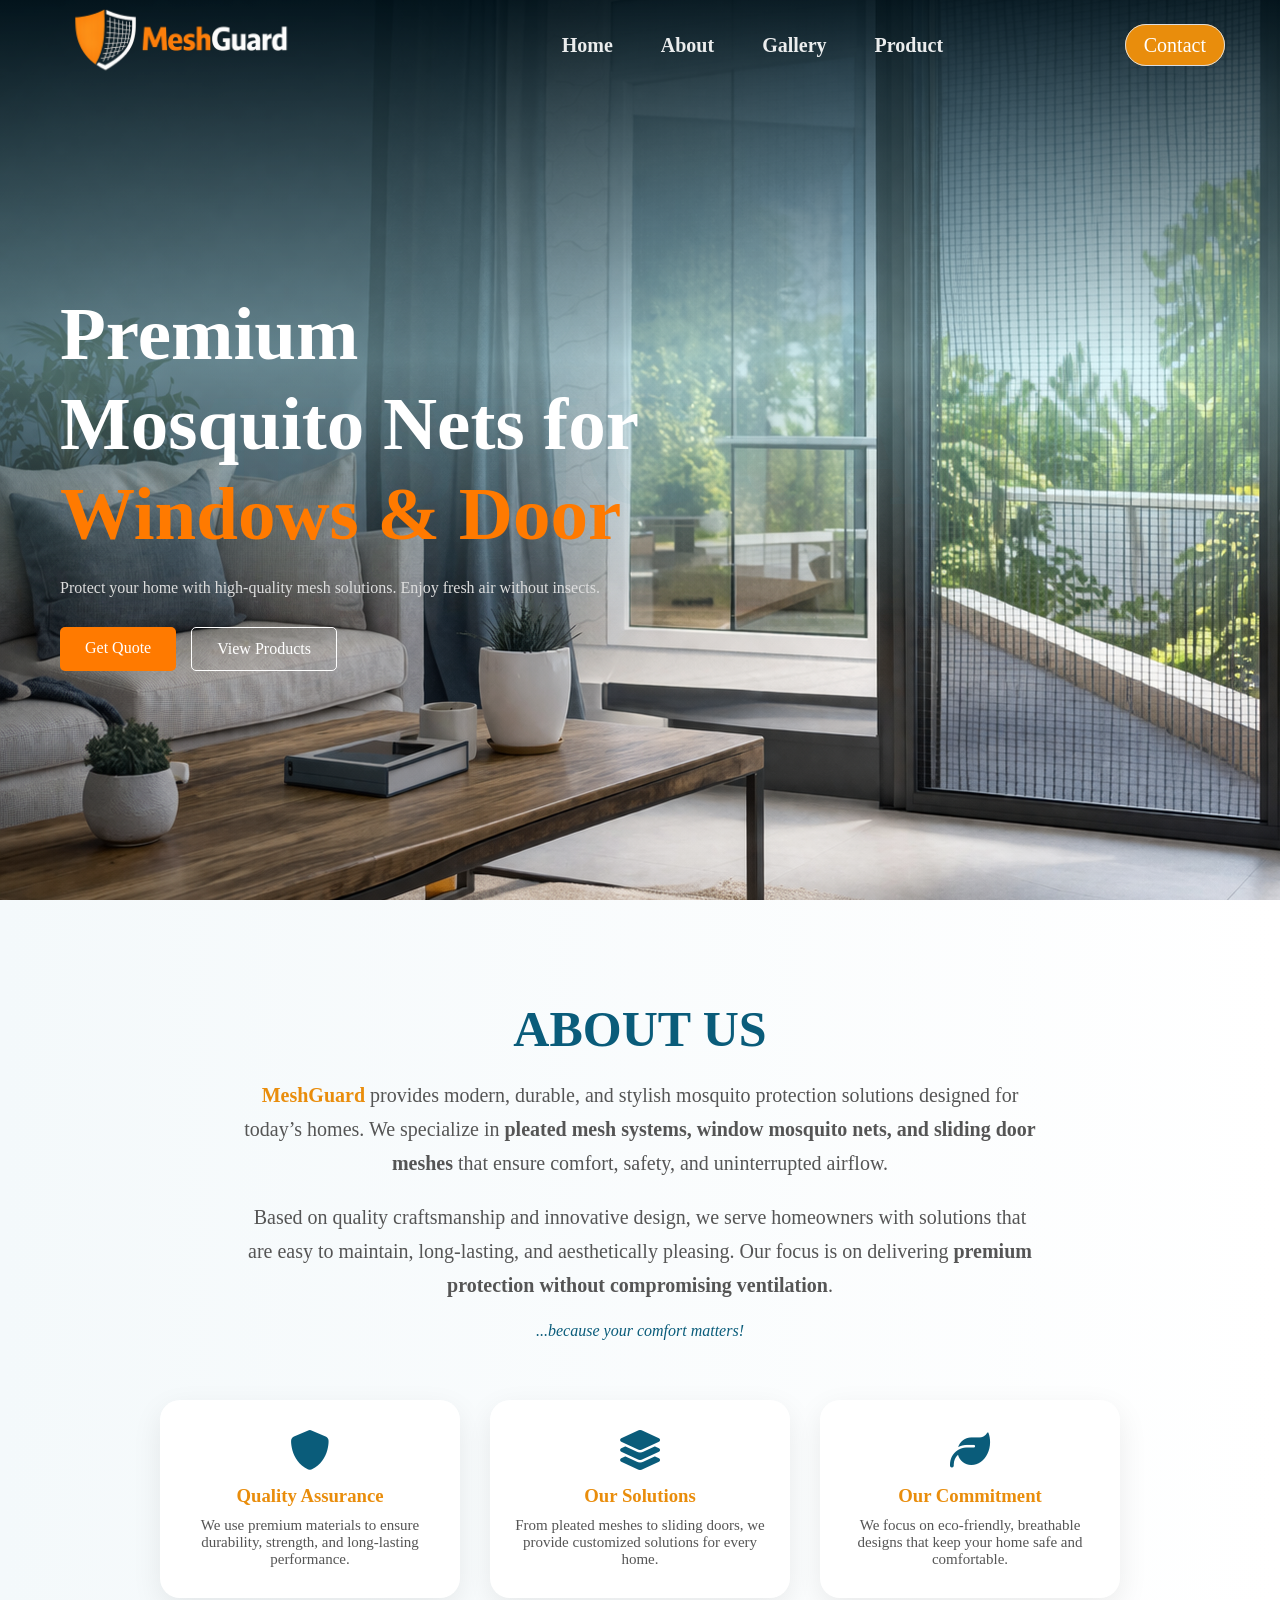
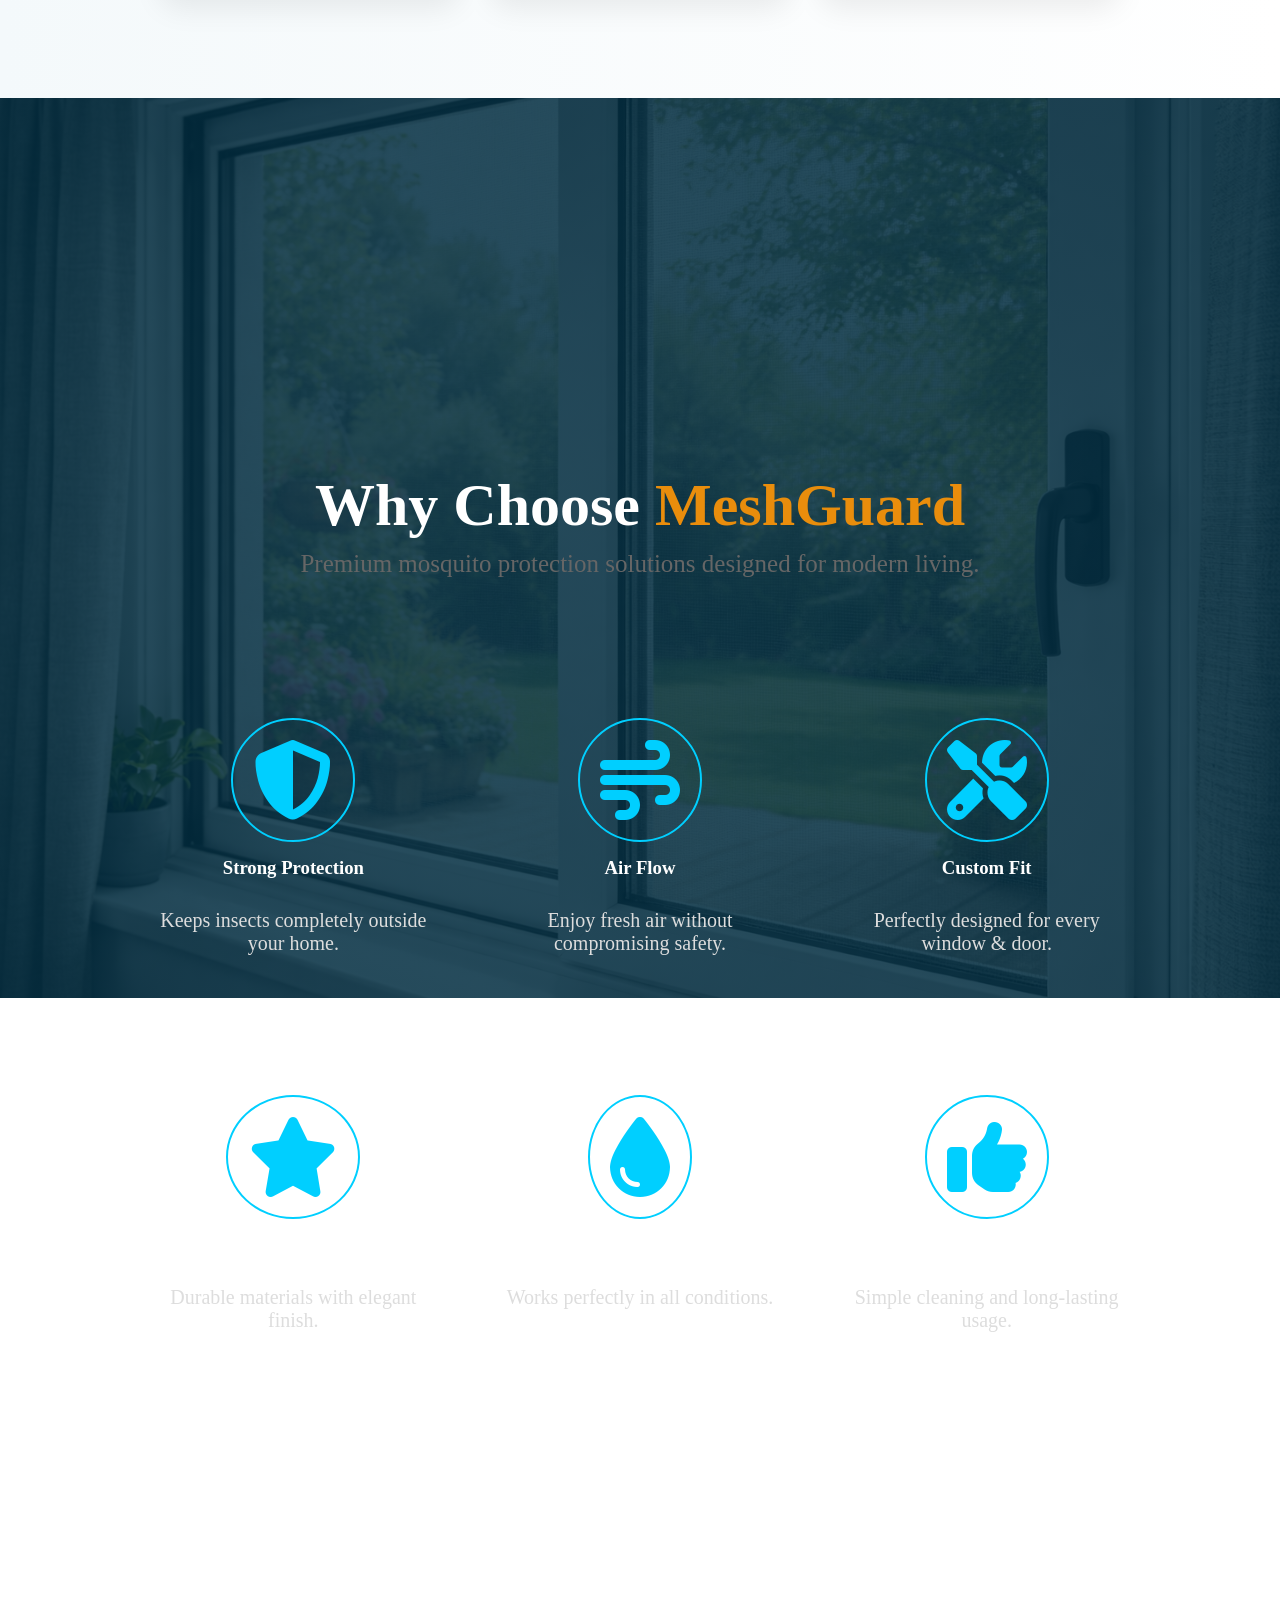
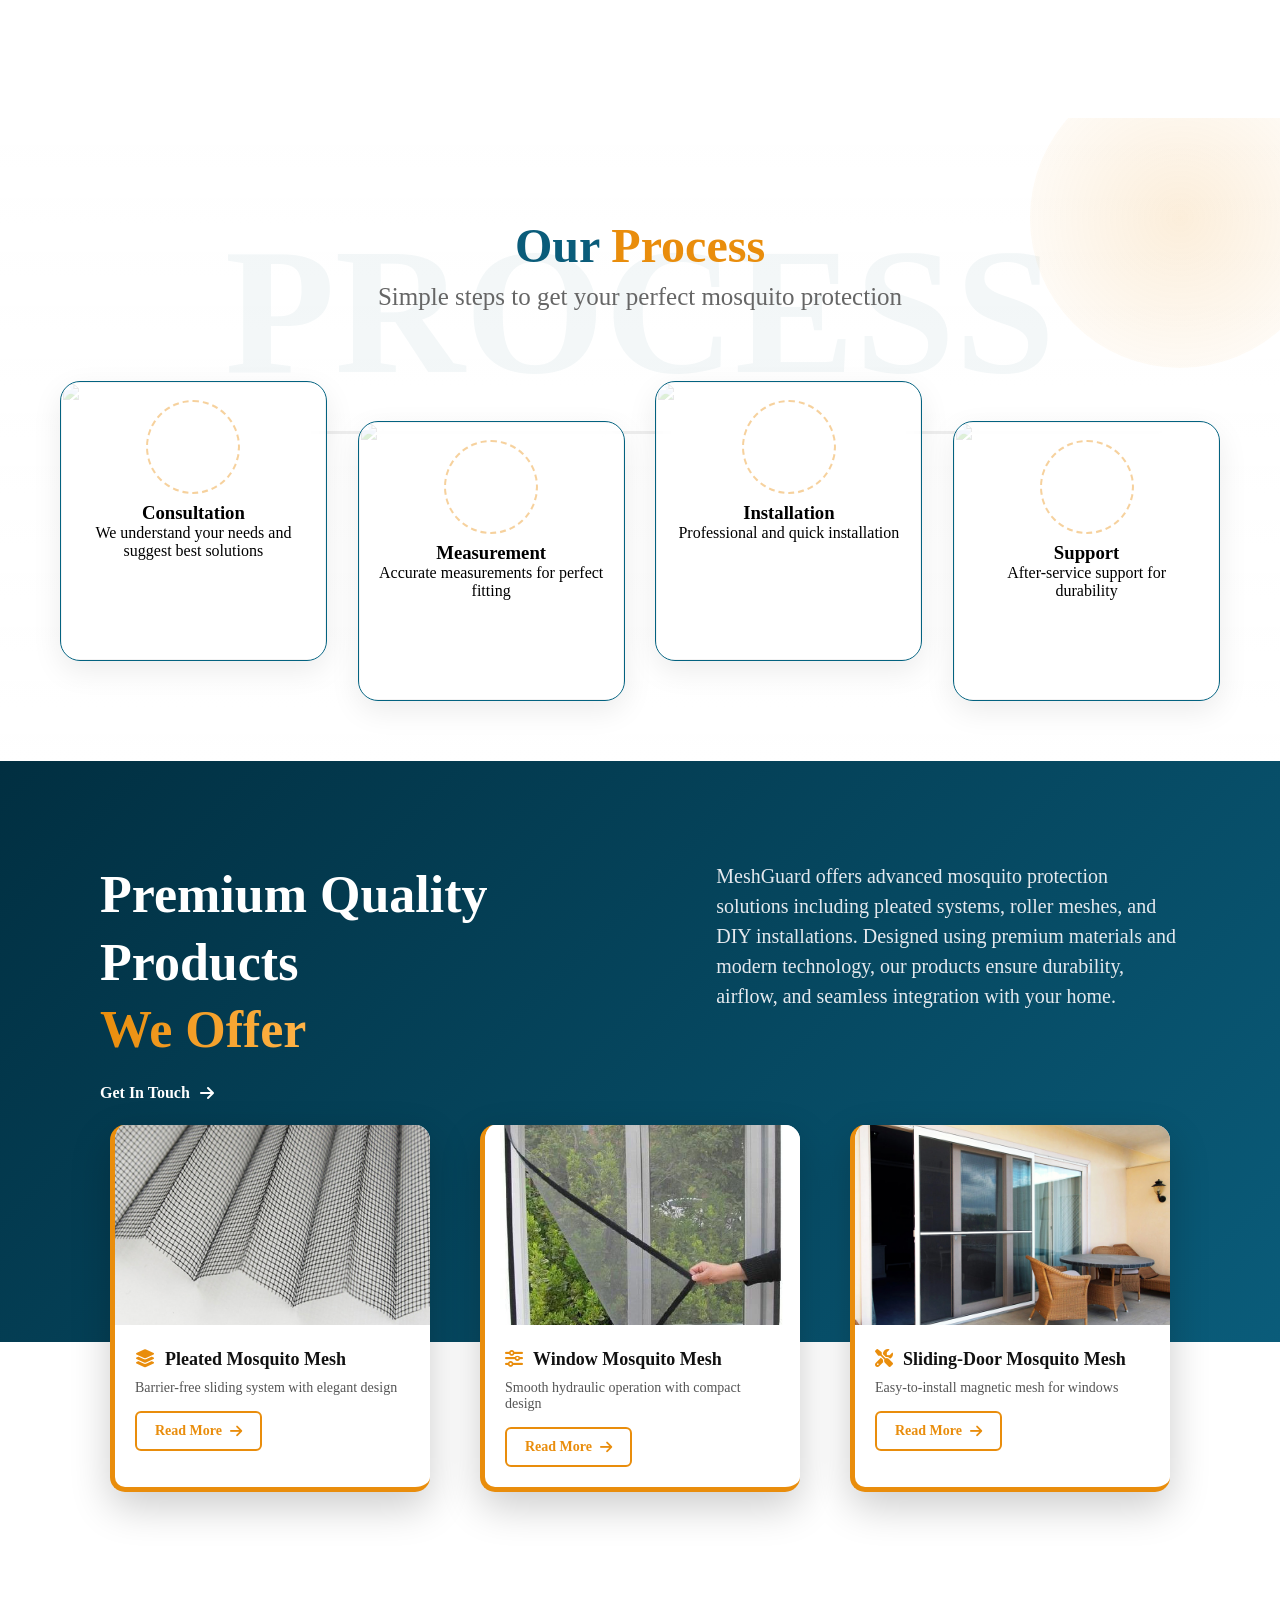
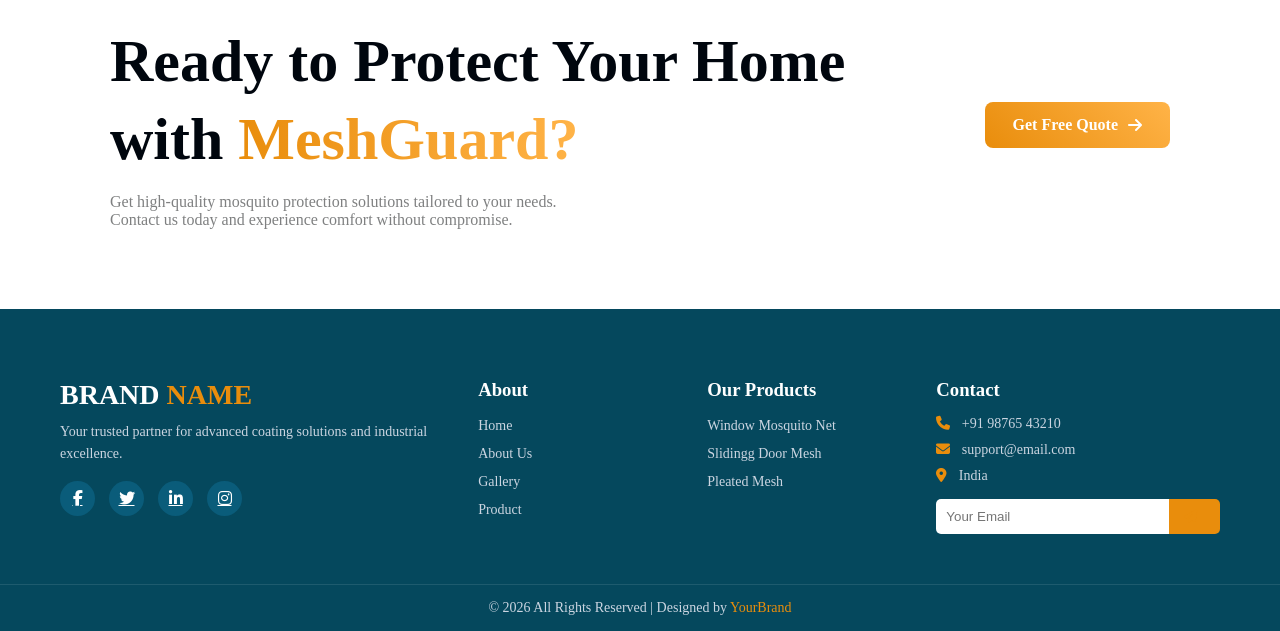
==== commit 42c4e978: "updated Landing Page" ====
--- a/index.html
+++ b/index.html
@@ -52,121 +52,49 @@
 
 
 <!-- ===============================AboutSection==============================-->
-<!-- 
-  <section class="about-unique">
-
-    <h1 class="about-bg-text">MESHGUARD</h1>
-
-    <div class="about-container">
-
-      
-
-        <!-- CONTENT 
-        <div class="about-glass">
-
-            <h2>About <span>MeshGuard</span></h2>
-
-            <p class="tagline">Smart Protection • Modern Living</p>
-
-            <p>
-                MeshGuard delivers advanced mosquito net solutions designed for
-                modern homes. Our systems combine durability, airflow, and
-                elegant aesthetics to ensure a safe and comfortable environment.
-            </p>
-
-            <div class="features">
-                <div>✔ Custom Fit Installations</div>
-                <div>✔ Premium Quality Materials</div>
-                <div>✔ Smooth Sliding Systems</div>
-                <div>✔ Low Maintenance</div>
-            </div>
-
-            <a href="#" class="about-btn">Explore More</a>
-        </div>
-
-          <!-- IMAGE 
-        <div class="about-img-box">
-            <img src="Images/about.png" alt="Mosquito Net">
-            <div class="mesh-layer"></div>
-        </div>
-    </div>
-</section> -->
-
-<section class="about-modern">
-
-    <div class="about-wrapper">
-
-        <!-- LEFT CONTENT -->
-        <div class="about-left">
-
-    <!-- SMALL LABEL -->
-    <span class="about-label">ABOUT MESHGUARD</span>
-
-    <!-- HEADING -->
-    <h2 class="about-title">
-        <Span class="gradient-text">Smart protection</Span> for Every Home
-    </h2>
-
-    <!-- DESCRIPTION -->
-    <p class="about-desc">
-        We provide innovative mosquito protection solutions designed
-        for modern living, ensuring comfort, airflow, and safety
-        without compromising aesthetics.
+ 
+<section class="about-section">
+
+    <h2>ABOUT US</h2>
+
+    <p class="about-text">
+        <span>MeshGuard</span> provides modern, durable, and stylish mosquito protection
+        solutions designed for today’s homes. We specialize in <b>pleated mesh systems,
+        window mosquito nets, and sliding door meshes</b> that ensure comfort,
+        safety, and uninterrupted airflow.
     </p>
 
-    <!-- FEATURES -->
-    <div class="about-features">
-
-        <!-- ITEM 1 -->
-        <div class="feature-item">
-            <div class="feature-icon">
-                <i class="fa-solid fa-flask"></i>
-            </div>
-            <div class="feature-content">
-                <h4>Award Winning Team</h4>
-                <p>Delivering high-quality solutions with innovation and precision</p>
-            </div>
-        </div>
-
-        <!-- ITEM 2 -->
-        <div class="feature-item">
-            <div class="feature-icon">
-                <i class="fa-solid fa-chart-line"></i>
-            </div>
-            <div class="feature-content">
-                <h4>100% Customer Satisfaction</h4>
-                <p>Trusted by hundreds of happy customers across regions</p>
-            </div>
-        </div>
-
-    </div>
-
-    <!-- CTA -->
-    <a href="#" class="about-btn">
-        Discover More
-        <i class="fa-solid fa-arrow-right"></i>
-    </a>
-
-</div>
-
-
-        <!-- RIGHT IMAGE -->
-        <div class="about-right">
-            <img src="Images/about.png" alt="About Image">
-
-            <!-- EXPERIENCE CARD -->
-            <div class="exp-card">
-                <h3>5+</h3>
-                <p>Years Experience</p>
-            </div>
-
-            <!-- CONTACT STRIP -->
-            <div class="contact-strip">
-                <i class="fa-solid fa-phone"></i>
-                <span>+91 98765 43210</span>
-            </div>
-        </div>
-    </div>
+    <p class="about-text">
+        Based on quality craftsmanship and innovative design, we serve homeowners
+        with solutions that are easy to maintain, long-lasting, and aesthetically pleasing.
+        Our focus is on delivering <b>premium protection without compromising ventilation</b>.
+    </p>
+
+    <p class="tagline">...because your comfort matters!</p>
+
+    <!-- CARDS -->
+    <div class="about-cards">
+
+        <div class="about-card">
+            <i class="fa-solid fa-shield"></i>
+            <h3>Quality Assurance</h3>
+            <p>We use premium materials to ensure durability, strength, and long-lasting performance.</p>
+        </div>
+
+        <div class="about-card">
+            <i class="fa-solid fa-layer-group"></i>
+            <h3>Our Solutions</h3>
+            <p>From pleated meshes to sliding doors, we provide customized solutions for every home.</p>
+        </div>
+
+        <div class="about-card">
+            <i class="fa-solid fa-leaf"></i>
+            <h3>Our Commitment</h3>
+            <p>We focus on eco-friendly, breathable designs that keep your home safe and comfortable.</p>
+        </div>
+
+    </div>
+
 </section>
 
 <!-- ===============================WhyChooseSection==============================-->
@@ -240,43 +168,39 @@
 
 
 <!--======================================== PROCESS sECTION =======================================-->
-<section class="process-modern">
+<section class="process-new">
 
     <h2>Our <span>Process</span></h2>
-    <p class="subtitle">From consultation to installation — smooth & hassle-free</p>
-
-    <div class="process-wrapper">
-
-        <!-- PROGRESS LINE -->
-        <div class="progress-line"></div>
-
-        <!-- STEPS -->
-        <div class="steps">
-
-            <div class="step">
-                <div class="circle">1</div>
-                <h3>Consultation</h3>
-                <p>Share your requirements with our team.</p>
-            </div>
-
-            <div class="step">
-                <div class="circle">2</div>
-                <h3>Measurement</h3>
-                <p>Accurate on-site measurement.</p>
-            </div>
-
-            <div class="step">
-                <div class="circle">3</div>
-                <h3>Manufacturing</h3>
-                <p>Custom nets crafted with precision.</p>
-            </div>
-
-            <div class="step">
-                <div class="circle">4</div>
-                <h3>Installation</h3>
-                <p>Quick and professional installation.</p>
-            </div>
-
+    <p class="subtitle">Simple steps to get your perfect mosquito protection</p>
+
+    <div class="process-container">
+
+        <div class="process-card">
+            <img src="https://www.businesslabs.co/wp-content/uploads/2017/05/consulting.jpg" class="card-bg">
+            <div class="icon">01</div>
+            <h3>Consultation</h3>
+            <p>We understand your needs and suggest best solutions</p>
+        </div>
+
+        <div class="process-card">
+            <img src="https://www.eurokidsindia.com/blog/wp-content/uploads/2023/10/what-is-measurement.jpg" class="card-bg">
+            <div class="icon">02</div>
+            <h3>Measurement</h3>
+            <p>Accurate measurements for perfect fitting</p>
+        </div>
+
+        <div class="process-card">
+            <img src="https://mccoymart.com/uploads/category/L1_category/Category_Images/MosquitoNetInstallation.webp" class="card-bg">
+            <div class="icon">03</div>
+            <h3>Installation</h3>
+            <p>Professional and quick installation</p>
+        </div>
+
+        <div class="process-card">
+            <img src="https://static.vecteezy.com/system/resources/previews/024/543/206/non_2x/stack-of-hands-showing-unity-and-teamwork-concept-business-team-standing-hands-together-generative-ai-free-photo.jpg" class="card-bg">
+            <div class="icon">04</div>
+            <h3>Support</h3>
+            <p>After-service support for durability</p>
         </div>
 
     </div>
@@ -401,70 +325,65 @@
 
 </section>
 
-
-<footer class="footer">
-
-    <div class="footer-container">
-
-        <!-- COLUMN 1 -->
-        <div class="footer-col">
-            <h2 class="footer-logo">Mesh<span>Guard</span></h2>
-            <p>
-                Providing premium mosquito protection solutions designed
-                for modern homes with comfort, durability, and style.
-            </p>
-        </div>
-
-        <!-- COLUMN 2 -->
-        <div class="footer-col">
-            <h3>Quick Links</h3>
+<footer class="footer-new">
+    <div class="footer-container-new">
+
+        <!-- LEFT BRAND -->
+        <div class="footer-brand">
+            <h2>BRAND <span>NAME</span></h2>
+            <p>Your trusted partner for advanced coating solutions and industrial excellence.</p>
+
+            <div class="footer-social">
+                <a href="#"><i class="fab fa-facebook-f"></i></a>
+                <a href="#"><i class="fab fa-twitter"></i></a>
+                <a href="#"><i class="fab fa-linkedin-in"></i></a>
+                <a href="#"><i class="fab fa-instagram"></i></a>
+            </div>
+        </div>
+
+        <!-- LINKS -->
+        <div class="footer-links">
+            <h3>About</h3>
             <ul>
-                <li><a href="index.html">Home</a></li>
-                <li><a href="services.html">Services</a></li>
-                <li><a href="about.html">About</a></li>
-                <li><a href="contact.html">Contact</a></li>
+                  <li><a href="#">Home</a></li>
+                <li><a href="#">About Us</a></li>
+                <li><a href="#">Gallery</a></li>
+                <li><a href="#">Product</a></li>
+              
+    
             </ul>
         </div>
 
-        <!-- COLUMN 3 -->
-        <div class="footer-col">
+        <!-- SUPPORT -->
+        <div class="footer-links">
             <h3>Our Products</h3>
             <ul>
+                <li><a href="#">Window Mosquito Net</a></li>
+                <li><a href="#">Slidingg Door Mesh</a></li>
                 <li><a href="#">Pleated Mesh</a></li>
-                <li><a href="#">Roller Mesh</a></li>
-                <li><a href="#">Sliding Mesh</a></li>
-                <li><a href="#">Magnetic Mesh</a></li>
+            
             </ul>
         </div>
 
-        <!-- COLUMN 4 -->
-        <div class="footer-col">
-            <h3>Contact Info</h3>
-            <p><i class="fa-solid fa-location-dot"></i> Mumbai, India</p>
-            <p><i class="fa-solid fa-phone"></i> +91 98765 43210</p>
-            <p><i class="fa-solid fa-envelope"></i> info@meshguard.com</p>
-
-            <!-- SOCIAL -->
-            <div class="footer-social">
-                <a href="#"><i class="fa-brands fa-facebook-f"></i></a>
-                <a href="#"><i class="fa-brands fa-instagram"></i></a>
-                <a href="#"><i class="fa-brands fa-whatsapp"></i></a>
+        <!-- CONTACT -->
+        <div class="footer-contact">
+            <h3>Contact</h3>
+            <p><i class="fas fa-phone"></i> +91 98765 43210</p>
+            <p><i class="fas fa-envelope"></i> support@email.com</p>
+            <p><i class="fas fa-map-marker-alt"></i> India</p>
+
+            <div class="newsletter">
+                <input type="email" placeholder="Your Email">
+                <button><i class="fas fa-paper-plane"></i></button>
             </div>
         </div>
 
     </div>
 
     <!-- BOTTOM -->
-    <div class="footer-bottom">
-        <p>
-            © 2026 MeshGuard. All Rights Reserved. | 
-            Developed by 
-            <a href="https://qirotech.com" target="_blank">
-                QiroTech Innovation Pvt. Ltd.
-            </a>
-        </p>
-    </div>
-
+    <div class="footer-bottom-new">
+        <p>© 2026 All Rights Reserved | Designed by <a href="#">YourBrand</a></p>
+    </div>
 </footer>
 
 
--- a/css/style.css
+++ b/css/style.css
@@ -114,172 +114,114 @@
 } */
 
 
-.about-modern{
+/* SECTION */
+.about-section{
     padding:100px 60px;
-    background:#f8f9fb;
-}
-
-/* LAYOUT */
-.about-wrapper{
-    display:flex;
-    align-items:center;
-    gap:6px;
-}
-
-/* LEFT */
-.about-left{
-    flex:1;
-    margin-left: 50px;
-}
-
-
-/* LABEL */
-.about-label{
-    display:inline-block;
-    font-size:13px;
-    font-weight:600;
-    color:#012f41;
-    letter-spacing:1px;
+    text-align:center;
+    background:linear-gradient(to right, #f4f9fb, #ffffff);
+    position:relative;
+    overflow:hidden;
+}
+
+/* WATERMARK */
+.about-section::before{
+    content:"MESHGUARD";
+    position:fixed;
+    top:50%;
+    left:50%;
+    transform:translate(-50%, -50%);
+    font-size:160px;
+    font-weight:bold;
+    color:rgba(10,92,122,0.05);
+    z-index:0;
+}
+
+/* HEADING */
+.about-section h2{
+    font-size:50px;
+    color:#0a5c7a;
+    margin-bottom:20px;
+    position:relative;
+    z-index:1;
+}
+
+/* TEXT */
+.about-text{
+    max-width:800px;
+    margin:0 auto 20px;
+    color:#555;
+    font-size:20px;
+    line-height:1.7;
+    position:relative;
+    z-index:1;
+}
+
+.about-text span{
+    color:#e98d0c;
+    font-weight:bold;
+}
+
+/* TAGLINE */
+.tagline{
+    margin:20px 0 60px;
+    font-style:italic;
+    color:#0a5c7a;
+    position:relative;
+    z-index:1;
+}
+
+/* CARDS */
+.about-cards{
+    display:flex;
+    justify-content:center;
+    gap:30px;
+    flex-wrap:wrap;
+    position:relative;
+    z-index:1;
+}
+
+/* CARD */
+.about-card{
+    width:300px;
+    padding:30px 25px;
+    border-radius:20px;
+    background:#ffffff;
+
+    box-shadow:0 10px 30px rgba(0,0,0,0.08);
+    transition:0.4s;
+}
+
+/* HOVER */
+.about-card:hover{
+    transform:translateY(-10px);
+    box-shadow:0 15px 40px rgba(0,0,0,0.15);
+}
+
+/* ICON */
+.about-card i{
+    font-size:40px;
+    color:#0a5c7a;
+    margin-bottom:15px;
+}
+
+/* TITLE */
+.about-card h3{
+    color:#e98d0c;
     margin-bottom:10px;
 }
 
-/* TITLE */
-.about-title{
-    font-size:45px;
-    line-height:1.3;
-    color:#111;
-    margin-bottom:20px;
-}
-
-.gradient-text{
-    background: linear-gradient(90deg, #e98d0c, #ffb347);
-    -webkit-background-clip: text;
-    -webkit-text-fill-color: transparent;
-}
-
-/* DESCRIPTION */
-.about-desc{
-    font-size:18px;
-    color:#4d4d4d;
-    line-height:1.7;
-    margin-bottom:30px;
-    max-width:500px;
-}
-
-/* FEATURES */
-.feature-item{
-    display:flex;
-    gap:15px;
-    margin-bottom:20px;
-}
-
-.feature-icon{
-    min-width:45px;
-    height:45px;
-    background:#e6f7f1;
-    display:flex;
-    align-items:center;
-    justify-content:center;
-    border-radius:8px;
-    color:#ff7a00;
-    font-size:18px;
-}
-
-.feature-content h4{
-    font-size:18px;
-    margin-bottom:5px;
-    color:#111;
-}
-
-.feature-content p{
-    font-size:16px;
-    color:#666;
-}
-
-/* BUTTON */
-.about-btn{
-    display:inline-flex;
-    align-items:center;
-    gap:10px;
-    padding:12px 25px;
-    background:#ff7a00;
-    color:#fff;
-    text-decoration:none;
-    border-radius:6px;
-    font-weight:600;
-    transition:0.3s;
-    margin-top: 20px;
-}
-
-.about-btn i{
-    transition:0.3s;
-}
-
-.about-btn:hover{
-    background:#036280;
-}
-
-.about-btn:hover i{
-    transform:translateX(5px);
-}
-/* RIGHT */
-.about-right{
-    flex:1;
-    position:relative;
-       margin-right: 50px;
-}
-
-.about-right img{
-    width:100%;
-    border-radius:10px;
-    transition:0.4s ease-in-out;
-}
-
-.about-right img:hover{
-    transform: translateX(10px);
-}
-
-
-/* EXPERIENCE CARD */
-.exp-card{
-    position:absolute;
-    bottom:-50px;
-    right:20px;
-    background:linear-gradient(#024d6b, #036280);
-    color:#fff;
-    padding:20px;
-    border-radius:10px;
-    text-align:center;
-    
-}
-
-.exp-card h3{
-    font-size:28px;
-    margin:0;
-}
-
-.exp-card p{
-    margin:0;
-    font-size:14px;
-}
-
-/* CONTACT STRIP */
-.contact-strip{
-    position:absolute;
-    bottom:-50px;
-    left:320px;
-    background:#ff7a00;
-    color:#fff;
-    padding:12px 18px;
-    border-radius:6px;
-    display:flex;
-    align-items:center;
-    gap:10px;
-    font-size:14px;
-}
-
-.contact-strip i{
-    font-size:16px;
+/* TEXT */
+.about-card p{
+    font-size:15px;
+    color:#555;
+}
+
+/* RESPONSIVE */
+@media(max-width:900px){
+    .about-cards{
+        flex-direction:column;
+        align-items:center;
+    }
 }
 
 
@@ -412,6 +354,7 @@
     font-size:52px;
     line-height:1.3;
     margin-left: 50px;
+
 }
 
 .gradient-text{
@@ -548,184 +491,288 @@
 }
 
 /* ===== SECTION ===== */
-.process-modern{
+.process-new{
     padding:100px 60px;
-    background:#ffffff;
     text-align:center;
-}
-
-.process-modern h2{
-    font-size:50px;
+    position:relative;
+    overflow:hidden;
+
+    background:
+    linear-gradient(rgba(255,255,255,0.9), rgba(255,255,255,0.95)),
+    url('Images/bg-pattern.png');
+
+    background-size:cover;
+    background-position:center;
+}
+
+/* WATERMARK */
+.process-new::before{
+    content:"PROCESS";
+    position:absolute;
+    top:30%;
+    left:50%;
+    transform:translate(-50%, -50%);
+    font-size:180px;
+    font-weight:bold;
+    color:rgba(10,92,122,0.05);
+    white-space:nowrap;
+    z-index:0;
+}
+
+/* FLOAT SHAPE */
+.process-new::after{
+    content:"";
+    position:absolute;
+    width:300px;
+    height:300px;
+    background:radial-gradient(circle, rgba(233,141,12,0.15), transparent);
+    top:-50px;
+    right:-50px;
+    border-radius:50%;
+    animation:float 6s ease-in-out infinite;
+}
+
+@keyframes float{
+    0%,100%{ transform:translateY(0); }
+    50%{ transform:translateY(30px); }
+}
+
+/* ================= TEXT ================= */
+.process-new h2{
+    font-size:48px;
     margin-bottom:10px;
-}
-
-.process-modern span{
+    color: #0a5c7a;
+    opacity:0;
+    transform:translateY(30px);
+    animation:fadeUp 1s ease forwards;
+}
+
+.process-new span{
     color:#e98d0c;
 }
 
 .subtitle{
     color:#666;
-    margin-bottom:60px;
-}
-
-/* ===== WRAPPER ===== */
-.process-wrapper{
-    position:relative;
-    max-width:1000px;
+    margin-bottom:70px;
+    opacity:0;
+    transform:translateY(30px);
+    animation:fadeUp 1s ease forwards;
+    animation-delay:0.3s;
+}
+
+@keyframes fadeUp{
+    to{
+        opacity:1;
+        transform:translateY(0);
+    }
+}
+
+/* ================= CONTAINER ================= */
+.process-container{
+    display:flex;
+    justify-content:space-between;
+    gap:30px;
+    max-width:1200px;
     margin:auto;
-}
-
-/* ===== PROGRESS LINE ===== */
-.progress-line{
-    position:absolute;
-    top:30px;
+    position:relative;
+}
+
+/* BASE LINE */
+.process-container::before{
+    content:"";
+    position:absolute;
+    top:50px;
+    left:5%;
+    width:90%;
+    height:3px;
+    background:#eee;
+}
+
+/* ANIMATED LINE */
+.process-container::after{
+    content:"";
+    position:absolute;
+    top:50px;
+    left:5%;
+    width:0%;
+    height:3px;
+    /* background:linear-gradient(90deg,#0a5c7a,#e98d0c); */
+    
+}
+/* ================= CARDS ================= */
+.process-card{
+    width:23%;
+    padding:30px 20px;
+    border-radius:20px;
+    position:relative;
+    overflow:hidden;
+
+    background:rgba(255,255,255,0.7);
+    backdrop-filter:blur(10px);
+
+    box-shadow:0 10px 30px rgba(0,0,0,0.08);
+
+    transition:0.4s;
+
+    opacity:0;
+    transform:translateY(40px);
+    
+    display:flex;
+    flex-direction:column;
+    justify-content:flex-start;
+
+    min-height:280px; /* 👈 FIXED HEIGHT */
+      border: 1px solid #036280;
+}
+
+.process-card:nth-child(2){
+    transform:translateY(40px);
+}
+
+.process-card:nth-child(4){
+    transform:translateY(40px);
+}
+
+/* SHOW ON SCROLL */
+.process-card.show{
+    opacity:1;
+    transform:translateY(0);
+}
+
+/* KEEP ZIGZAG AFTER SHOW */
+.process-card.show:nth-child(2),
+.process-card.show:nth-child(4){
+    transform:translateY(40px);
+}
+
+/* HOVER */
+.process-card:hover{
+  
+    box-shadow:0 15px 40px rgba(0,0,0,0.15);
+  
+}
+
+/* GRADIENT BORDER */
+.process-card::before{
+    content:"";
+    position:absolute;
+    inset:0;
+    border-radius:20px;
+    padding:1px;
+    background:linear-gradient(135deg,#0a5c7a,#e98d0c);
+
+    -webkit-mask:
+        linear-gradient(#fff 0 0) content-box,
+        linear-gradient(#fff 0 0);
+    -webkit-mask-composite: xor;
+            mask-composite: exclude;
+
+    opacity:0;
+    transition:0.4s;
+}
+
+.process-card:hover::before{
+    opacity:1;
+}
+
+/* CARD BG IMAGE */
+.card-bg{
+    position:absolute;
+    width:100%;
+    height:100%;
+    object-fit:cover;
+    top:0;
     left:0;
-    width:100%;
-    height:4px;
-
-    background:#eee;
-    border-radius:10px;
-    overflow:hidden;
-}
-
-/* ANIMATED LINE */
-.progress-line::after{
-    content:"";
-    position:absolute;
-    left:0;
-    top:0;
-    height:100%;
-    width:0%;
-
-    background:linear-gradient(90deg,#0a5c7a,#e98d0c);
-
-    animation:progressMove 6s ease-in-out infinite;
-}
-
-/* ===== STEPS ===== */
-.steps{
-    display:flex;
-    justify-content:space-between;
-    position:relative;
-}
-
-/* ===== STEP ===== */
-.step{
-    width:22%;
-    text-align:center;
-    position:relative;
-}
-
-/* DEFAULT STATE */
-.step .circle{
-    transition:0.4s;
-}
-
-/* STEP 1 */
-.step:nth-child(1) .circle{
-    animation:stepGlow 6s infinite;
-}
-
-/* STEP 2 */
-.step:nth-child(2) .circle{
-    animation:stepGlow 6s infinite;
-    animation-delay:1.5s;
-}
-
-/* STEP 3 */
-.step:nth-child(3) .circle{
-    animation:stepGlow 6s infinite;
-    animation-delay:3s;
-}
-
-/* STEP 4 */
-.step:nth-child(4) .circle{
-    animation:stepGlow 6s infinite;
-    animation-delay:4.5s;
-}
-
-@keyframes stepGlow{
-
-    0%{
-        background:#fff;
-        color:#0a5c7a;
-        transform:scale(1);
-        box-shadow:none;
-    }
-
-    20%{
-        background:#e98d0c;
-        color:#fff;
-        transform:scale(1.2);
-        box-shadow:0 0 20px rgba(233,141,12,0.7);
-    }
-
-    40%{
-        background:#e98d0c;
-        color:#fff;
-        transform:scale(1.1);
-    }
-
-    60%{
-        background:#fff;
-        color:#0a5c7a;
-        transform:scale(1);
-        box-shadow:none;
-    }
-
-    100%{
-        background:#fff;
-        color:#0a5c7a;
-    }
-}
-
-/* ===== CIRCLE ===== */
-.circle{
-    width:60px;
-    height:60px;
+    opacity:0.2;
+    z-index:0;
+}
+
+/* ================= ICON ================= */
+.icon{
+    width:70px;
+    height:70px;
     margin:0 auto 20px;
-
     border-radius:50%;
-    background:#fff;
-    border:3px solid #0a5c7a;
+
+    background:linear-gradient(135deg,#0a5c7a);
+    color:#fff;
 
     display:flex;
     align-items:center;
     justify-content:center;
 
     font-weight:bold;
-    color:#0a5c7a;
-
-    transition:0.4s;
-}
-
-/* TEXT */
-.step h3{
-    margin-bottom:10px;
-}
-
-.step p{
-    font-size:14px;
-    color:#555;
-}
-
-/* ===== HOVER EFFECT ===== */
-.step:hover .circle{
-    background:#e98d0c;
-    border-color:#e98d0c;
-    color:#fff;
-    transform:scale(1.1);
-}
-
-/* ===== PROGRESS ANIMATION ===== */
-@keyframes progressMove{
-    0%{ width:0%; }
-    20%{ width:10%; }
-    40%{ width:40%; }
-      60%{ width:60%; }
-      100%{ width:100%; }
-}
-
+    font-size:20px;
+
+    position:relative;
+    z-index:1;
+
+    animation:pulseGlow 3s infinite;
+}
+
+/* ROTATING RING */
+.icon::after{
+    content:"";
+    position:absolute;
+    width:90px;
+    height:90px;
+    border-radius:50%;
+    border:2px dashed rgba(233,141,12,0.4);
+    animation:rotate 10s linear infinite;
+}
+
+@keyframes rotate{
+    from{transform:rotate(0deg);}
+    to{transform:rotate(360deg);}
+}
+
+@keyframes pulseGlow{
+    0%{ transform:scale(1); }
+    50%{ transform:scale(1.1); }
+    100%{ transform:scale(1); }
+}
+
+/* ================= TEXT ================= */
+.process-card h3,
+.process-card p{
+    position:relative;
+    z-index:1;
+    opacity:0;
+    transform:translateY(20px);
+    transition:0.5s;
+}
+
+.process-card.show h3{
+    opacity:1;
+    transform:translateY(0);
+    transition-delay:0.2s;
+}
+
+.process-card.show p{
+    opacity:1;
+    transform:translateY(0);
+    transition-delay:0.4s;
+}
+
+/* ================= RESPONSIVE ================= */
+@media(max-width:900px){
+    .process-container{
+        flex-direction:column;
+        align-items:center;
+    }
+
+    .process-card{
+        width:80%;
+        margin-top:20px !important;
+    }
+
+    .process-container::before,
+    .process-container::after{
+        display:none;
+    }
+}
+
+/* ======================================================== */
 
 .cta-section{
     padding:80px 60px;
@@ -794,70 +841,97 @@
     transform:translateX(6px);
 }
 
-
-.footer{
-    background:#0f172a;
+/* ============================================================== */
+
+       .footer-new{
+    background:#05485d;
     color:#cbd5e1;
-    padding-top:60px;
-}
-
-/* CONTAINER */
-.footer-container{
+    padding-top:70px;
+}
+
+/* GRID */
+.footer-container-new{
     display:grid;
-    grid-template-columns:repeat(4,1fr);
+    grid-template-columns:2fr 1fr 1fr 1.5fr;
     gap:40px;
-    padding:0 60px 40px;
-}
-
-/* LOGO */
-.footer-logo{
-    font-size:24px;
-    color:#fff;
-    margin-bottom:15px;
-}
-
-.footer-logo span{
+    padding:0 60px 50px;
+}
+
+/* BRAND */
+.footer-brand h2{
+    color:#fff;
+    font-size:28px;
+    margin-bottom:10px;
+}
+
+.footer-brand span{
     color:#e98d0c;
 }
 
-/* HEADINGS */
-.footer-col h3{
-    color:#fff;
-    margin-bottom:15px;
-}
-
-/* TEXT */
-.footer-col p{
+.footer-brand p{
     font-size:14px;
     line-height:1.6;
 }
 
 /* LINKS */
-.footer-col ul{
+.footer-links h3,
+.footer-contact h3{
+    color:#fff;
+    margin-bottom:15px;
+}
+
+.footer-links ul{
     list-style:none;
-    padding:0;
-}
-
-.footer-col ul li{
+}
+
+.footer-links ul li{
     margin-bottom:10px;
 }
 
-.footer-col ul li a{
+.footer-links ul li a{
+    text-decoration:none;
     color:#cbd5e1;
-    text-decoration:none;
     font-size:14px;
     transition:0.3s;
 }
 
-.footer-col ul li a:hover{
+.footer-links ul li a:hover{
     color:#e98d0c;
     padding-left:5px;
 }
 
-/* ICON TEXT */
-.footer-col p i{
+/* CONTACT */
+.footer-contact p{
+    font-size:14px;
+    margin-bottom:10px;
+}
+
+.footer-contact i{
+    color:#e98d0c;
     margin-right:8px;
-    color:#e98d0c;
+}
+
+/* NEWSLETTER */
+.newsletter{
+    display:flex;
+    margin-top:15px;
+}
+
+.newsletter input{
+    padding:10px;
+    border:none;
+    outline:none;
+    width:100%;
+    border-radius:5px 0 0 5px;
+}
+
+.newsletter button{
+    background:#e98d0c;
+    border:none;
+    padding:10px 15px;
+    color:#fff;
+    border-radius:0 5px 5px 0;
+    cursor:pointer;
 }
 
 /* SOCIAL */
@@ -874,9 +948,9 @@
     height:35px;
     margin-right:10px;
 
-    background:#1e293b;
-    color:#fff;
+    background:#0a5c7a;
     border-radius:50%;
+    color:#fff;
 
     transition:0.3s;
 }
@@ -887,18 +961,14 @@
 }
 
 /* BOTTOM */
-.footer-bottom{
+.footer-bottom-new{
     text-align:center;
     padding:15px;
     border-top:1px solid rgba(255,255,255,0.1);
     font-size:14px;
 }
 
-.footer-bottom a{
+.footer-bottom-new a{
     color:#e98d0c;
     text-decoration:none;
-}
-
-.footer-bottom a:hover{
-    text-decoration:underline;
 }
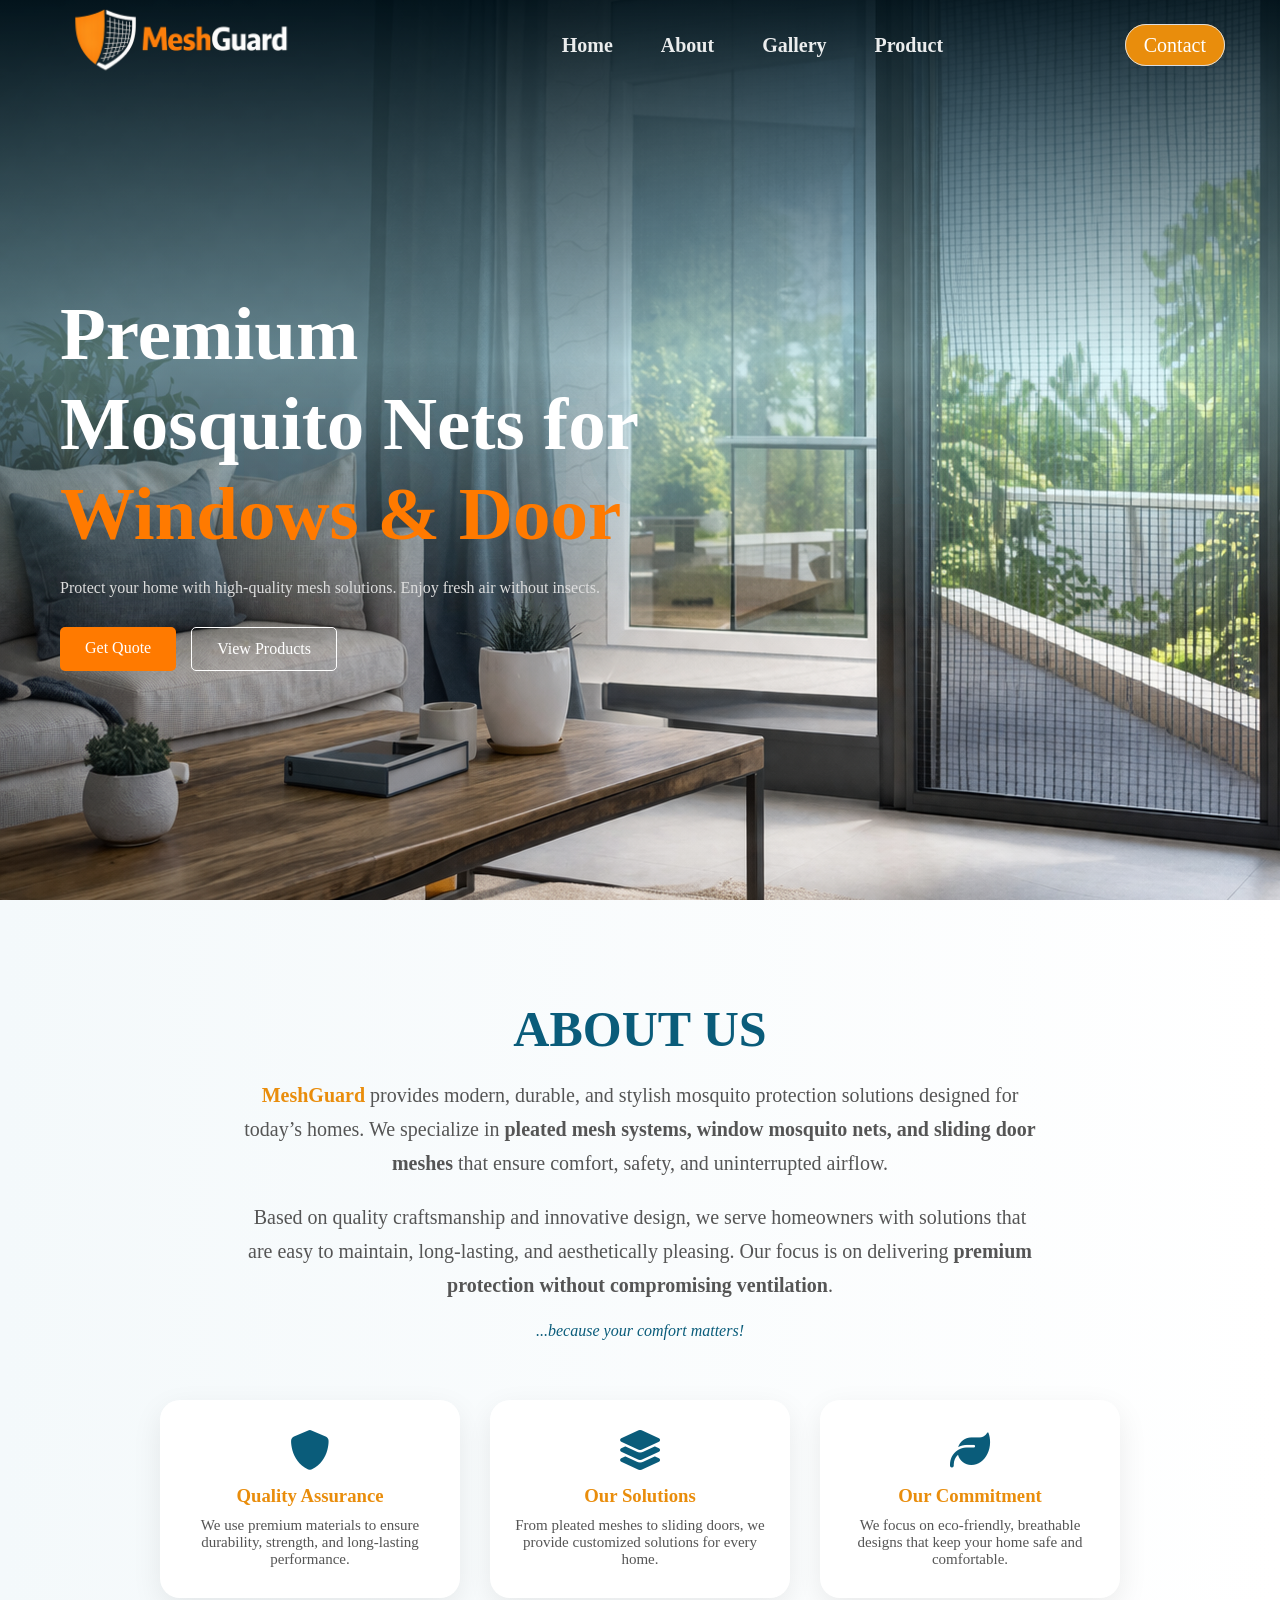
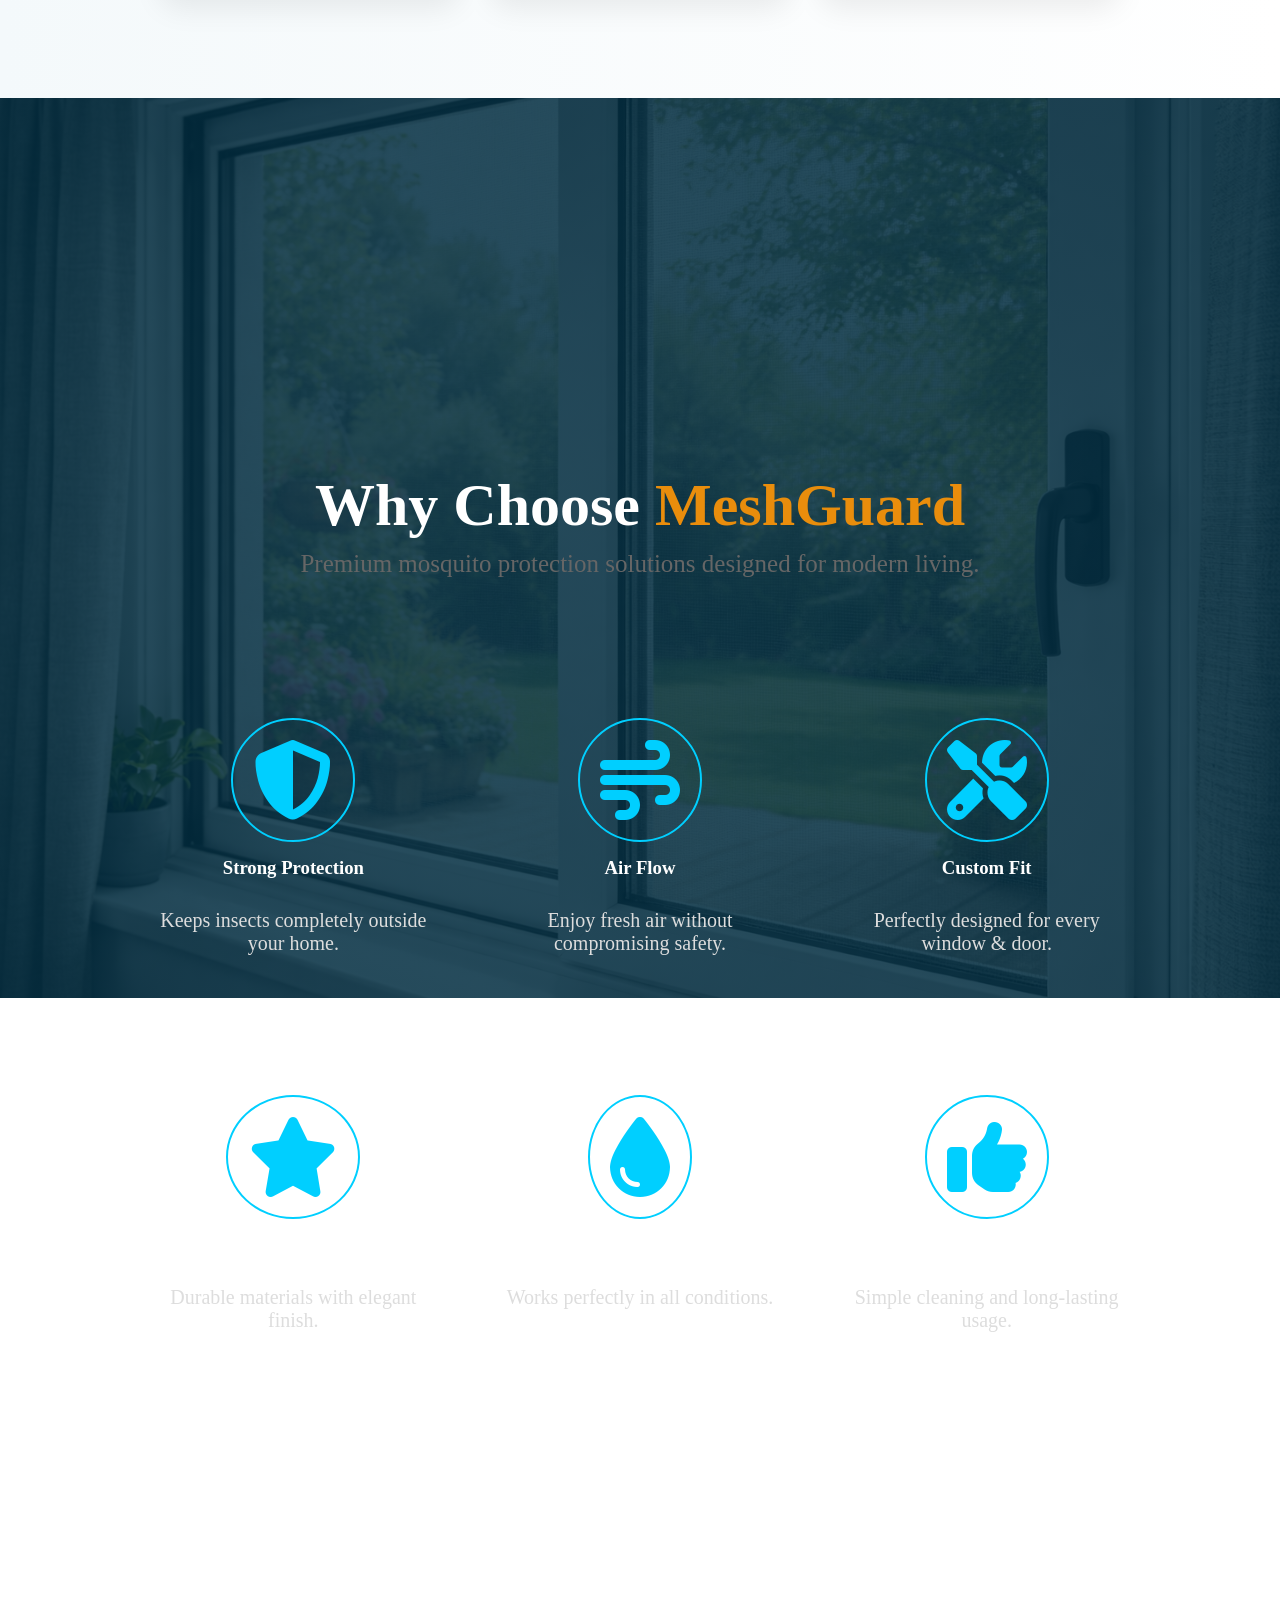
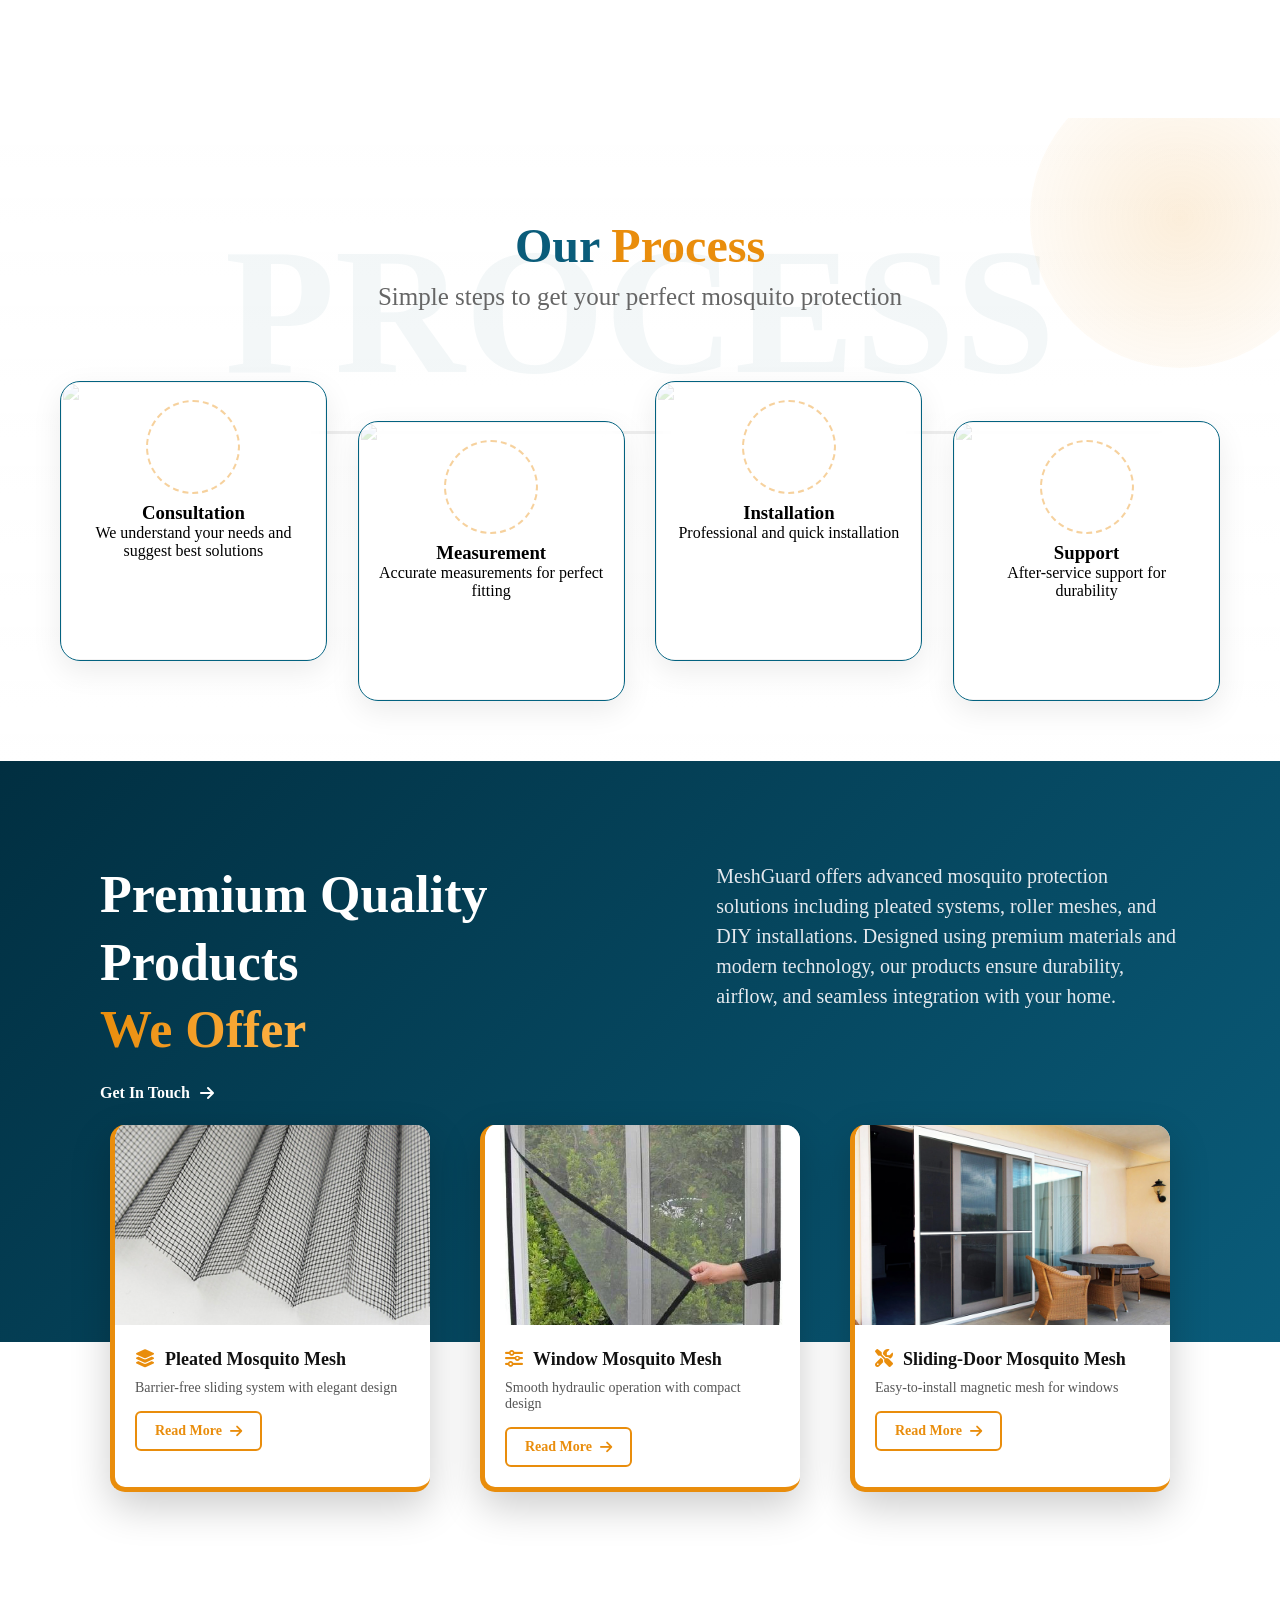
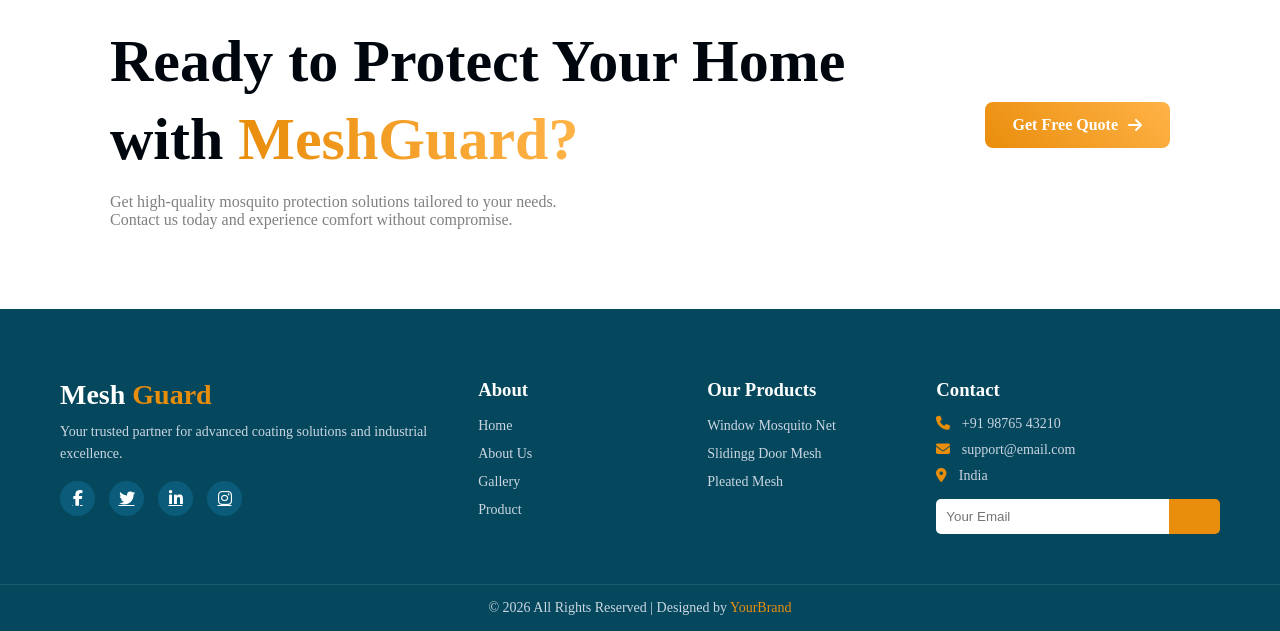
==== commit e3f22538: "Footer" ====
--- a/index.html
+++ b/index.html
@@ -330,7 +330,7 @@
 
         <!-- LEFT BRAND -->
         <div class="footer-brand">
-            <h2>BRAND <span>NAME</span></h2>
+            <h2>Mesh <span>Guard</span></h2>
             <p>Your trusted partner for advanced coating solutions and industrial excellence.</p>
 
             <div class="footer-social">
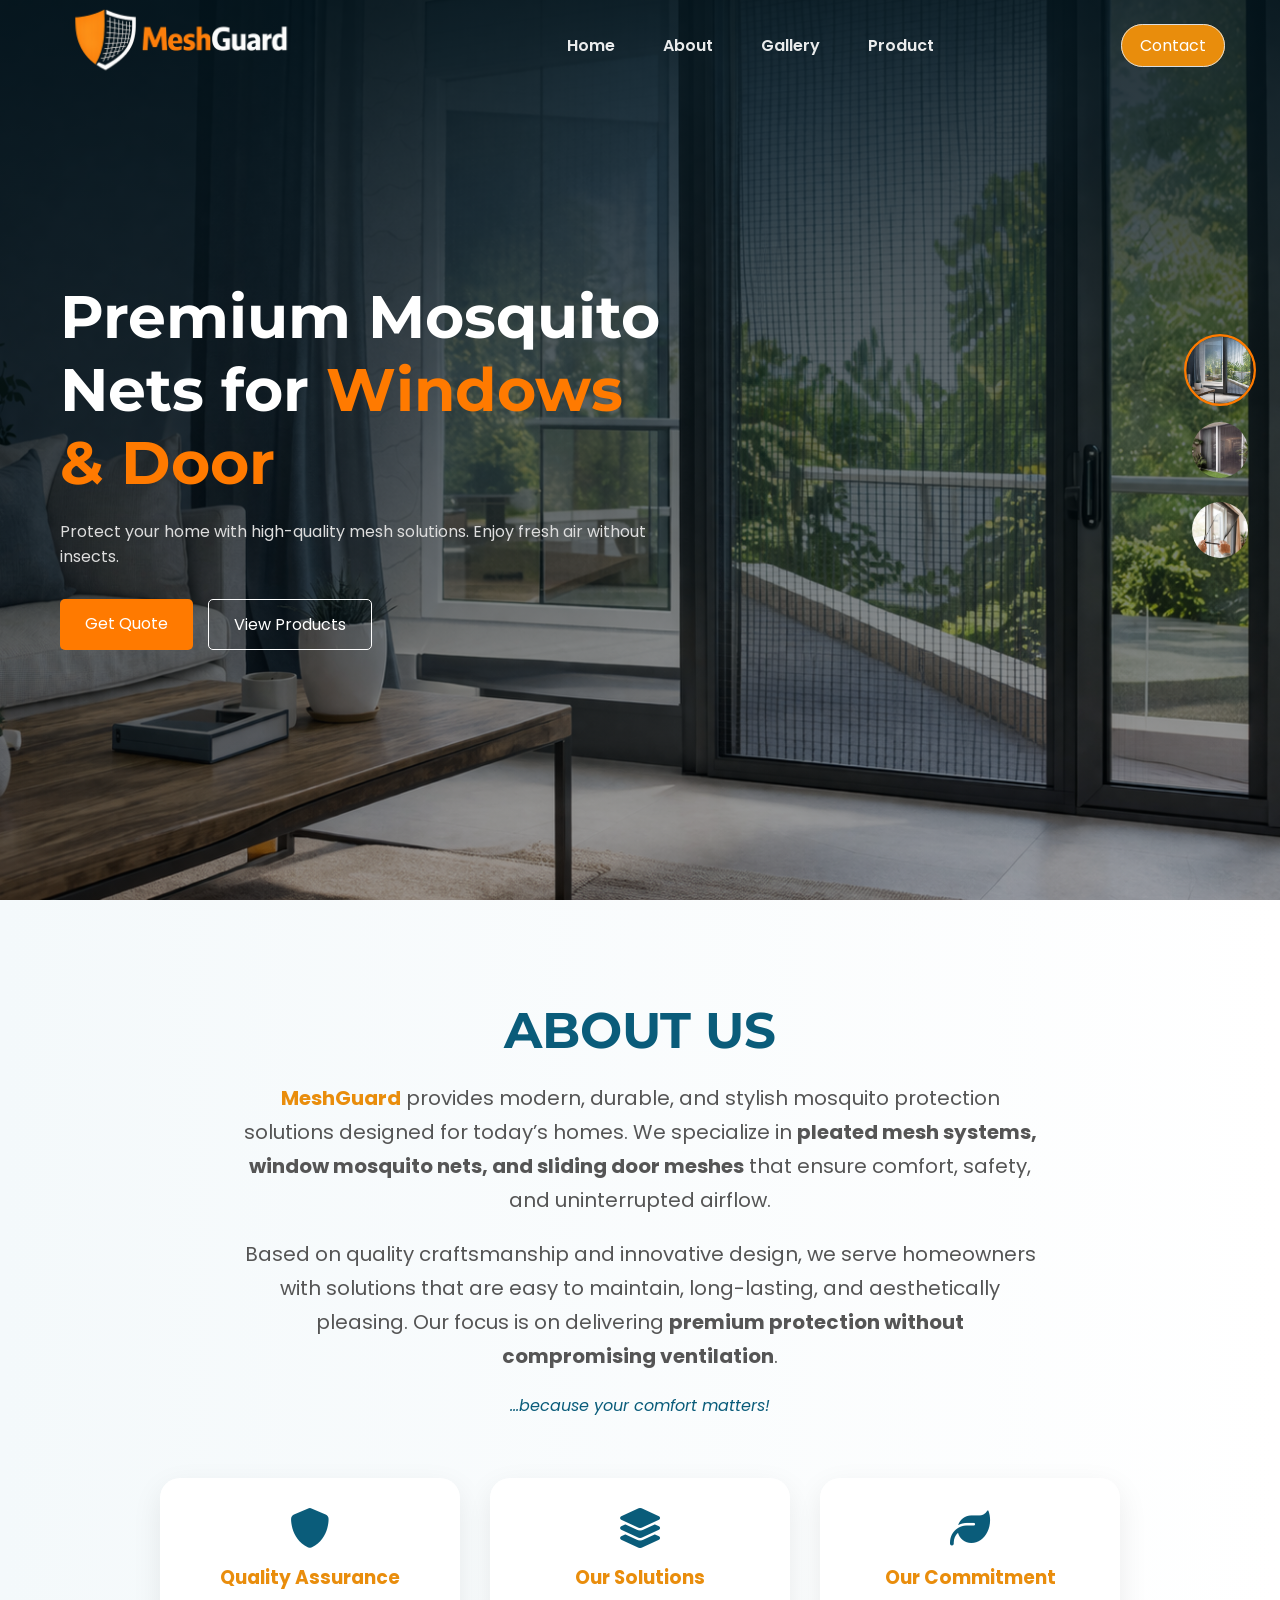
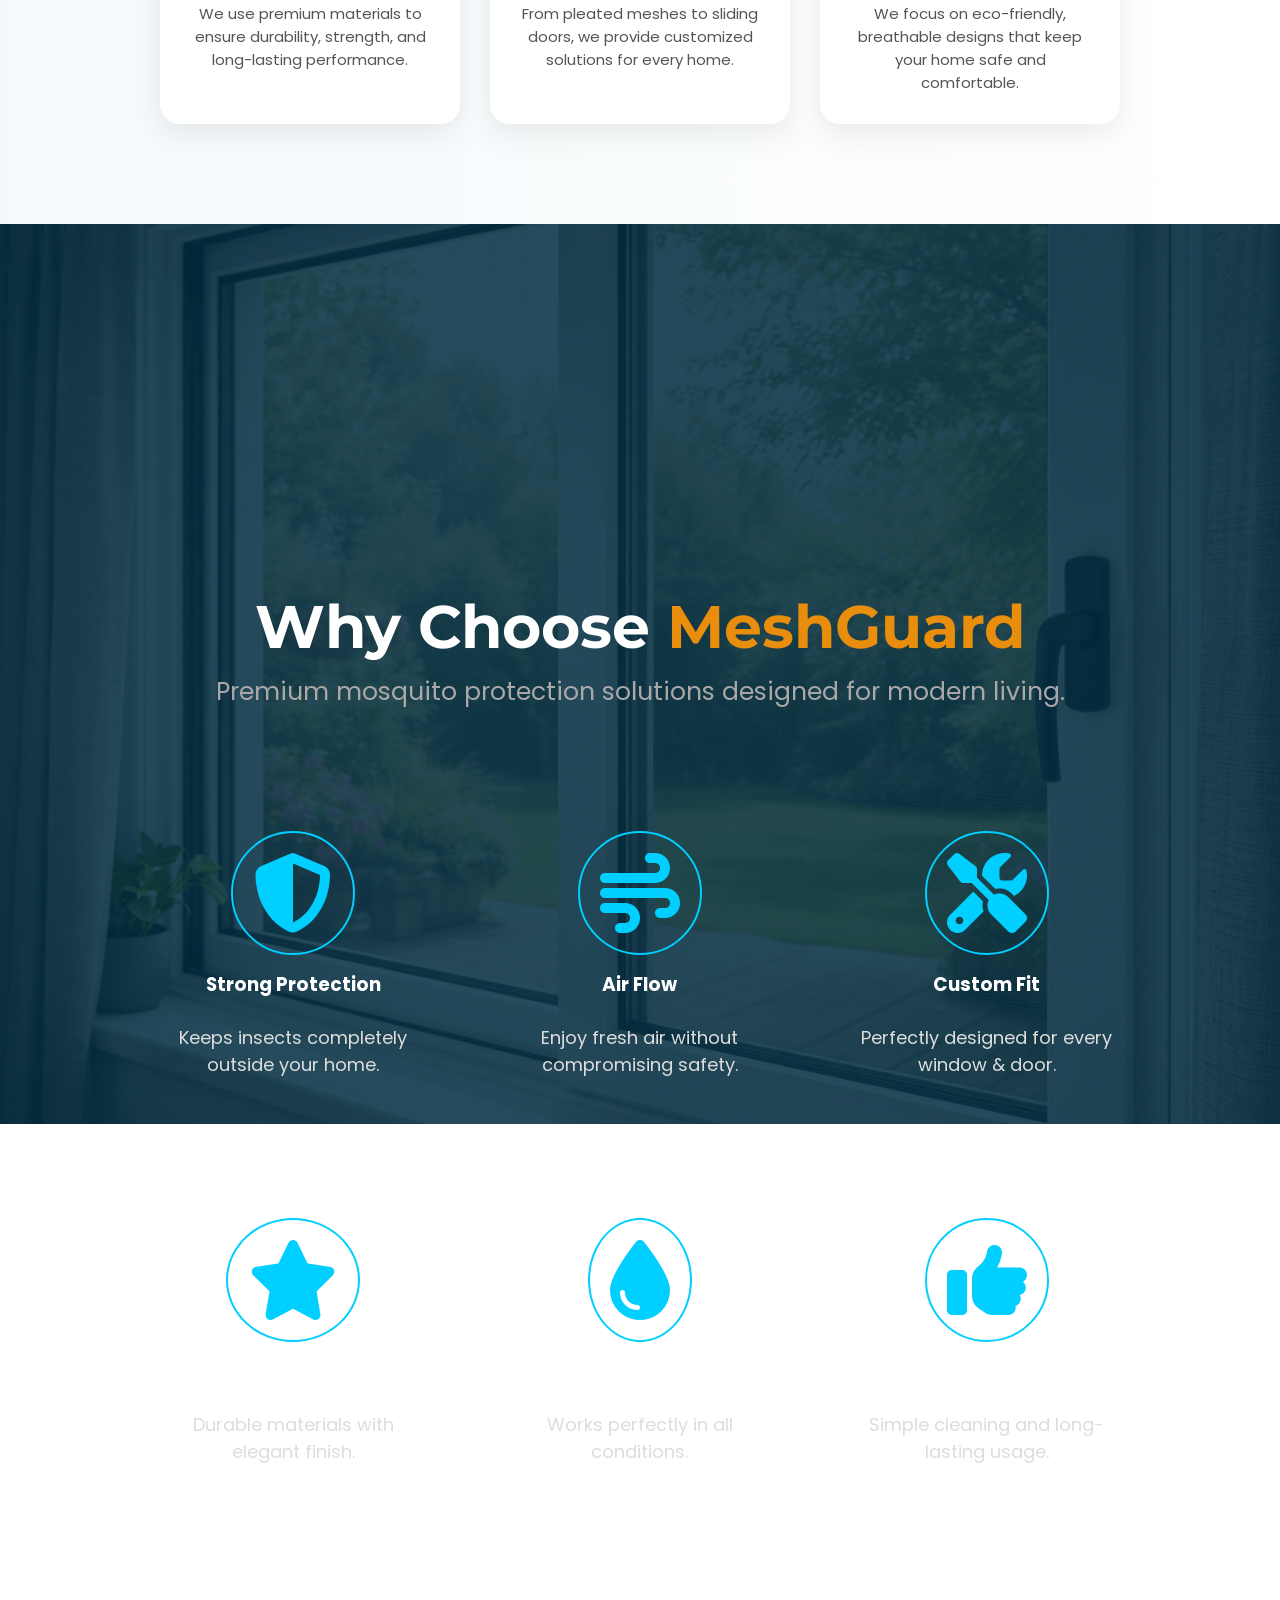
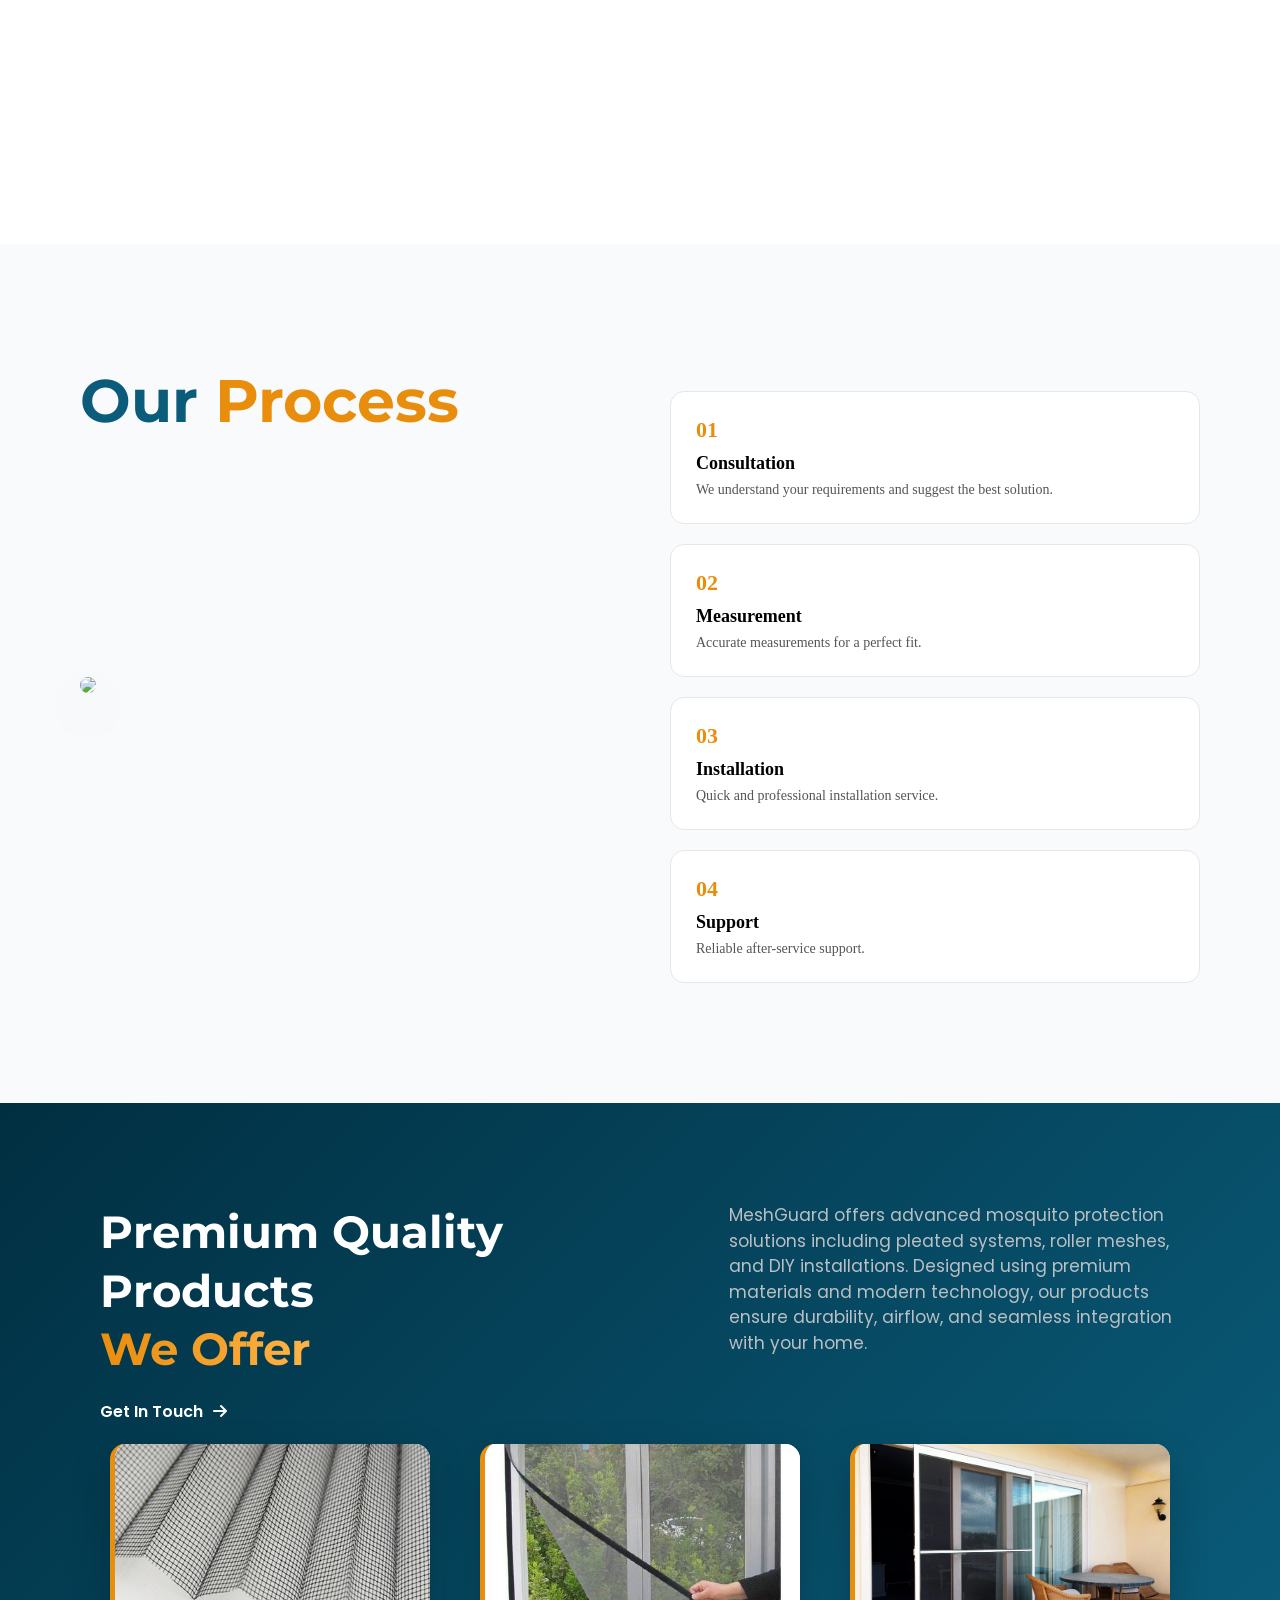
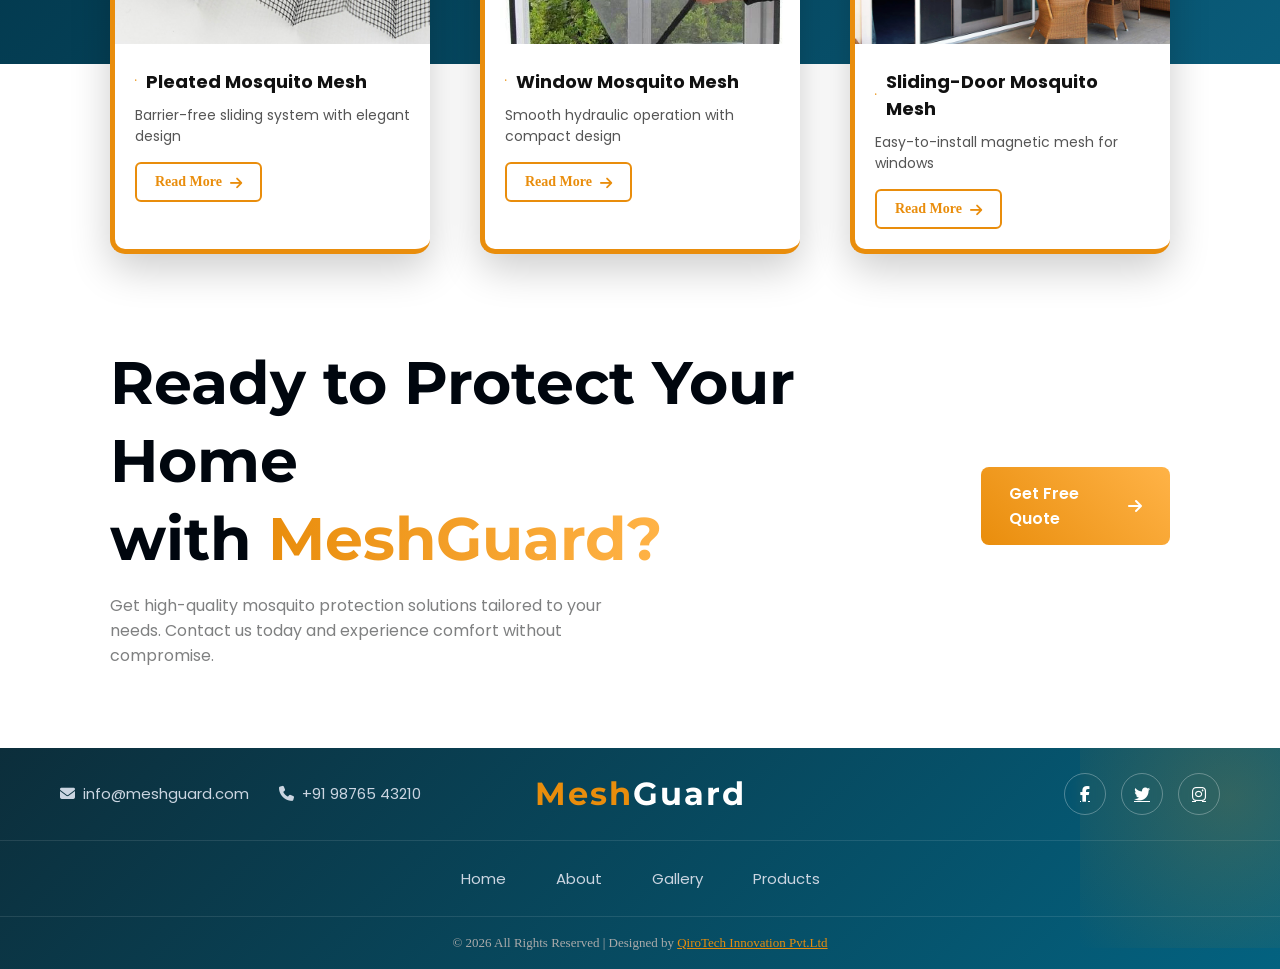
==== commit e0df23cc: "Improve UI Design" ====
--- a/index.html
+++ b/index.html
@@ -5,6 +5,7 @@
     <meta name="viewport" content="width=device-width, initial-scale=1.0">
     <title>MeshGuard</title>
     <link rel="stylesheet" href="https://cdnjs.cloudflare.com/ajax/libs/font-awesome/6.5.0/css/all.min.css">
+    <link href="https://fonts.googleapis.com/css2?family=Poppins:wght@300;400;500;600&family=Montserrat:wght@500;600;700;800&display=swap" rel="stylesheet">
     <link rel="stylesheet" href="css/navbar.css">
     <link rel="stylesheet" href="css/style.css">
 </head>
@@ -31,25 +32,60 @@
   </header>
 
   <!-- ===============================heroSection==============================-->
-   <section class="hero">
-        <div class="hero-overlay"></div>
-        <div class="mouse-mesh"></div>
-
-        <div class="hero-content">
-            <h1>Premium Mosquito Nets for <span>Windows & Door</span></h1>   
-            
-            <p>
-             Protect your home with high-quality mesh solutions.
-            Enjoy fresh air without insects.
-            </p>
-
-            <div class="hero-buttons">
-                <a href="#" class="btn-primary">Get Quote</a>
-                <a href="#" class="btn-secondary">View Products</a>
-            </div>
-        </div>
-   </section>
-
+  <section class="hero">
+
+    <!-- Slides -->
+    <div class="slides">
+
+        <div class="slide active" style="background-image:url('/Images/hero_bg.png')">
+            <div class="hero-content">
+                <h1>Premium Mosquito Nets for <span>Windows & Door</span></h1>
+                <p>Protect your home with high-quality mesh solutions. Enjoy fresh air without insects.</p>
+                <div class="hero-buttons">
+                    <a href="#" class="btn-primary">Get Quote</a>
+                    <a href="#" class="btn-secondary">View Products</a>
+                </div>
+            </div>
+        </div>
+
+        <div class="slide" style="background-image:url('/Images/sliding-door.webp')">
+            <div class="hero-content">
+                <h1>Strong & Durable <span>Mesh Protection</span></h1>
+                <p>High-quality materials designed for long-lasting protection and comfort.</p>
+                <div class="hero-buttons">
+                    <a href="#" class="btn-primary">Get Quote</a>
+                    <a href="#" class="btn-secondary">View Products</a>
+                </div>
+            </div>
+        </div>
+
+        <div class="slide" style="background-image:url('/Images/hero_bg2.webp')">
+            <div class="hero-content">
+                <h1>Fresh Air Without <span>Insects</span></h1>
+                <p>Enjoy ventilation while keeping mosquitoes and bugs outside.</p>
+                <div class="hero-buttons">
+                    <a href="#" class="btn-primary">Get Quote</a>
+                    <a href="#" class="btn-secondary">View Products</a>
+                </div>
+            </div>
+        </div>
+
+    </div>
+
+    <!-- Right Side Dots -->
+    <div class="slider-dots">
+        <div class="dot active" data-index="0">
+            <img src="/Images/hero_bg.png">
+        </div>
+        <div class="dot" data-index="1">
+            <img src="/Images/sliding-door.webp">
+        </div>
+        <div class="dot" data-index="2">
+            <img src="/Images/hero_bg2.webp">
+        </div>
+    </div>
+
+</section>
 
 <!-- ===============================AboutSection==============================-->
  
@@ -170,39 +206,45 @@
 <!--======================================== PROCESS sECTION =======================================-->
 <section class="process-new">
 
-    <h2>Our <span>Process</span></h2>
-    <p class="subtitle">Simple steps to get your perfect mosquito protection</p>
-
-    <div class="process-container">
-
-        <div class="process-card">
-            <img src="https://www.businesslabs.co/wp-content/uploads/2017/05/consulting.jpg" class="card-bg">
-            <div class="icon">01</div>
-            <h3>Consultation</h3>
-            <p>We understand your needs and suggest best solutions</p>
-        </div>
-
-        <div class="process-card">
-            <img src="https://www.eurokidsindia.com/blog/wp-content/uploads/2023/10/what-is-measurement.jpg" class="card-bg">
-            <div class="icon">02</div>
-            <h3>Measurement</h3>
-            <p>Accurate measurements for perfect fitting</p>
-        </div>
-
-        <div class="process-card">
-            <img src="https://mccoymart.com/uploads/category/L1_category/Category_Images/MosquitoNetInstallation.webp" class="card-bg">
-            <div class="icon">03</div>
-            <h3>Installation</h3>
-            <p>Professional and quick installation</p>
-        </div>
-
-        <div class="process-card">
-            <img src="https://static.vecteezy.com/system/resources/previews/024/543/206/non_2x/stack-of-hands-showing-unity-and-teamwork-concept-business-team-standing-hands-together-generative-ai-free-photo.jpg" class="card-bg">
-            <div class="icon">04</div>
-            <h3>Support</h3>
-            <p>After-service support for durability</p>
-        </div>
-
+    <div class="process-header">
+        <h2>Our <span>Process</span></h2>
+    </div>
+
+    <div class="process-wrapper">
+
+        <!-- IMAGE PREVIEW -->
+        <div class="process-image">
+            <img id="preview-img" src="https://www.businesslabs.co/wp-content/uploads/2017/05/consulting.jpg">
+        </div>
+
+        <!-- CARDS -->
+        <div class="process-container">
+
+            <div class="process-card " data-img="https://www.businesslabs.co/wp-content/uploads/2017/05/consulting.jpg">
+                <div class="step">01</div>
+                <h3>Consultation</h3>
+                <p>We understand your requirements and suggest the best solution.</p>
+            </div>
+
+            <div class="process-card" data-img="https://www.eurokidsindia.com/blog/wp-content/uploads/2023/10/what-is-measurement.jpg">
+                <div class="step">02</div>
+                <h3>Measurement</h3>
+                <p>Accurate measurements for a perfect fit.</p>
+            </div>
+
+            <div class="process-card" data-img="https://mccoymart.com/uploads/category/L1_category/Category_Images/MosquitoNetInstallation.webp">
+                <div class="step">03</div>
+                <h3>Installation</h3>
+                <p>Quick and professional installation service.</p>
+            </div>
+
+            <div class="process-card" data-img="https://static.vecteezy.com/system/resources/previews/024/543/206/non_2x/stack-of-hands-showing-unity-and-teamwork-concept-business-team-standing-hands-together-generative-ai-free-photo.jpg">
+                <div class="step">04</div>
+                <h3>Support</h3>
+                <p>Reliable after-service support.</p>
+            </div>
+
+        </div>
     </div>
 
 </section>
@@ -324,67 +366,45 @@
     </div>
 
 </section>
-
-<footer class="footer-new">
-    <div class="footer-container-new">
-
-        <!-- LEFT BRAND -->
-        <div class="footer-brand">
-            <h2>Mesh <span>Guard</span></h2>
-            <p>Your trusted partner for advanced coating solutions and industrial excellence.</p>
-
-            <div class="footer-social">
-                <a href="#"><i class="fab fa-facebook-f"></i></a>
-                <a href="#"><i class="fab fa-twitter"></i></a>
-                <a href="#"><i class="fab fa-linkedin-in"></i></a>
-                <a href="#"><i class="fab fa-instagram"></i></a>
-            </div>
-        </div>
-
-        <!-- LINKS -->
-        <div class="footer-links">
-            <h3>About</h3>
-            <ul>
-                  <li><a href="#">Home</a></li>
-                <li><a href="#">About Us</a></li>
-                <li><a href="#">Gallery</a></li>
-                <li><a href="#">Product</a></li>
-              
-    
-            </ul>
-        </div>
-
-        <!-- SUPPORT -->
-        <div class="footer-links">
-            <h3>Our Products</h3>
-            <ul>
-                <li><a href="#">Window Mosquito Net</a></li>
-                <li><a href="#">Slidingg Door Mesh</a></li>
-                <li><a href="#">Pleated Mesh</a></li>
+ <footer class="footer-wire">
+
+    <!-- TOP BAR -->
+    <div class="footer-top">
+        <div class="footer-left">
+            <span><i class="fas fa-envelope"></i> info@meshguard.com</span>
+            <span><i class="fas fa-phone"></i> +91 98765 43210</span>
+        </div>
+
+        <div class="footer-logo">
+            <h2>Mesh<span>Guard</span></h2>
+        </div>
+
+        <div class="footer-social">
+            <a href="#"><i class="fab fa-facebook-f"></i></a>
+            <a href="#"><i class="fab fa-twitter"></i></a>
+            <a href="#"><i class="fab fa-instagram"></i></a>
+        </div>
+    </div>
+
+    <!-- BOTTOM NAV -->
+    <div class="footer-bottom">
+        <ul>
+            <li><a href="#">Home</a></li>
+            <li><a href="#">About</a></li>
+            <li><a href="#">Gallery</a></li>
+            <li><a href="#">Products</a></li>
             
-            </ul>
-        </div>
-
-        <!-- CONTACT -->
-        <div class="footer-contact">
-            <h3>Contact</h3>
-            <p><i class="fas fa-phone"></i> +91 98765 43210</p>
-            <p><i class="fas fa-envelope"></i> support@email.com</p>
-            <p><i class="fas fa-map-marker-alt"></i> India</p>
-
-            <div class="newsletter">
-                <input type="email" placeholder="Your Email">
-                <button><i class="fas fa-paper-plane"></i></button>
-            </div>
-        </div>
-
-    </div>
-
-    <!-- BOTTOM -->
+        </ul>
+    </div>
+
+      <!-- BOTTOM -->
     <div class="footer-bottom-new">
-        <p>© 2026 All Rights Reserved | Designed by <a href="#">YourBrand</a></p>
-    </div>
+        <p>© 2026 All Rights Reserved | Designed by <a href="#">QiroTech Innovation Pvt.Ltd</a></p>
+    </div>
+
 </footer>
+
+
 
 
  
--- a/css/navbar.css
+++ b/css/navbar.css
@@ -7,6 +7,13 @@
      width: 100%;
      height: 100%;
 }
+
+
+:root{
+    --font-body: 'Poppins', sans-serif;
+    --font-heading: 'Montserrat', sans-serif;
+}
+
 
 .navbar{
     position: fixed;
@@ -42,7 +49,8 @@
 font-weight:600;
 color:#ffffffe9;
 position:relative;
-font-size:20px;
+font-size:16px;
+font-family: var(--font-body);
 }
 
 .nav-links a::after{
@@ -68,7 +76,15 @@
 background-color: #e98d0c;
 border:1px solid #ddd;
 color:white ;
-font-size: 20px;
+font-size: 16px;
+font-family: var(--font-body);
+transition:0.3s
+
+}
+
+.Contact a:hover{
+    background:#fff;
+    color:#000;
 }
 
 /* SCROLL EFFECT */
--- a/css/style.css
+++ b/css/style.css
@@ -5,59 +5,137 @@
 }
 html,body{
     width: 100%;
-    height:100%
-}
+    height:100%;
+    background-color: #ffffff;
+}
+
+:root{
+    --font-body: 'Poppins', sans-serif;
+    --font-heading: 'Montserrat', sans-serif;
+}
+
+
+
 
 /* ==================Hero Section=============== */
 
-.hero{
-    position:relative;
+.hero {
+    position: relative;
     height: 100vh;
-    background: url(/Images/hero_bg.png);
+    overflow: hidden;
+    background-color: #00060e;
+}
+
+/* Slides */
+.slides {
+    position: relative;
+    height: 100%;
+}
+
+.slide {
+    position: absolute;
+    inset: 0;
+    background-size: cover;
+    background-position: center;
     display: flex;
     align-items: center;
-    padding:0 60px;
-}
-
-.hero-overlay{
-    position:absolute;
-    inset:0;
-     background: linear-gradient(
+    padding: 0 60px;
+    opacity: 0;
+    transform: translateX(100%);
+    transition: all 0.8s ease;
+}
+
+/* Active Slide */
+.slide.active {
+    opacity: 1;
+    transform: translateX(0);
+    z-index: 2;
+}
+
+/* Previous slide animation */
+.slide.prev {
+    transform: translateX(-100%);
+    opacity: 0;
+}
+
+/* Overlay */
+.slide::before {
+    content: "";
+    position: absolute;
+    inset: 0;
+    background: linear-gradient(
         180deg,
-        rgba(0, 18, 26, 0.877) 0%,     /* blue */
-        rgba(181, 245, 253, 0.396) 40%,  /* light white */
-        rgba(255, 255, 255, 0.0) 70%,  /* fade */
-        rgba(255, 255, 255, 0.0) 100%  /* fully transparent */
+        rgba(0, 18, 26, 0.85),
+        rgba(0,0,0,0.3)
     );
-    z-index:1;
-}
-
-.hero-content{
-    position:relative;
-    z-index:2;
-    max-width:600px;
-    color:#fff;
-}
-
-.hero-content h1{
-    margin-top: 60px;
-    font-size:75px;
-    line-height:1.2;
-    margin-bottom:20px;
-}
-
-.hero-content h1 span{
-    color:#ff7a00;
-}
+    z-index: 1;
+}
+
+/* Content */
+.hero-content {
+    position: relative;
+    z-index: 2;
+    max-width: 600px;
+    color: #fff;
+    margin-bottom: 20px;
+}
+
+.hero-content h1 {
+    font-size: 60px;
+    margin-top: 50px;
+    font-family: var(--font-heading);
+}
+
+.hero-content span {
+    color: #ff7a00;
+}
+
 .hero-content p{
     font-size:16px;
+    margin-top: 20px;
     margin-bottom:30px;
     color:#ddd;
+    font-family: var(--font-body);
+
+}
+
+/* Right dots */
+.slider-dots {
+    position: absolute;
+    right: 30px;
+    top: 50%;
+    transform: translateY(-50%);
+    display: flex;
+    flex-direction: column;
+    gap: 20px;
+    z-index: 5;
+}
+
+.dot {
+    width: 60px;
+    height: 60px;
+    border-radius: 50%;
+    overflow: hidden;
+    cursor: pointer;
+    border: 2px solid transparent;
+    transition: 0.3s;
+}
+
+.dot img {
+    width: 100%;
+    height: 100%;
+    object-fit: cover;
+}
+
+.dot.active {
+    border: 2px solid #ff7a00;
+    transform: scale(1.2);
 }
 /* BUTTONS */
 .hero-buttons{
     display:flex;
     gap:15px;
+    margin-top: 25px;
 }
 
 .btn-primary{
@@ -67,6 +145,7 @@
     text-decoration:none;
     border-radius:5px;
     transition:0.3s;
+    font-family: var(--font-body);
 }
 
 .btn-primary:hover{
@@ -80,6 +159,7 @@
     text-decoration:none;
     border-radius:5px;
     transition:0.3s;
+     font-family: var(--font-body);
 }
 
 .btn-secondary:hover{
@@ -143,6 +223,7 @@
     margin-bottom:20px;
     position:relative;
     z-index:1;
+    font-family: var(--font-heading);
 }
 
 /* TEXT */
@@ -154,11 +235,13 @@
     line-height:1.7;
     position:relative;
     z-index:1;
+    font-family: var(--font-body);
 }
 
 .about-text span{
     color:#e98d0c;
     font-weight:bold;
+    font-family: var(--font-body);
 }
 
 /* TAGLINE */
@@ -168,6 +251,7 @@
     color:#0a5c7a;
     position:relative;
     z-index:1;
+    font-family: var(--font-body);
 }
 
 /* CARDS */
@@ -208,12 +292,14 @@
 .about-card h3{
     color:#e98d0c;
     margin-bottom:10px;
+    font-family: var(--font-body);
 }
 
 /* TEXT */
 .about-card p{
     font-size:15px;
     color:#555;
+    font-family: var(--font-body);
 }
 
 /* RESPONSIVE */
@@ -273,18 +359,21 @@
     font-size:60px;
     margin-top: 2px;
     margin-bottom:10px;
+    font-family: var(--font-heading);
 }
 
 
 .why-content span{
     color:#e98d0c;
+    font-family: var(--font-heading);
 }
 
 /* SUBTITLE */
 .subtitle{
-    color:#000000;
+    color:#b4aeaef0;
     margin-bottom:50px;
     font-size: 25px;
+    font-family: var(--font-body);
 }
 
 .why-grid{
@@ -312,12 +401,14 @@
 }
 /* TITLE */
 .why-box h3{
-    margin-bottom:30px;
+    margin-bottom:25px;
+    font-family: var(--font-body);
 }
 
 .why-box p{
-    font-size:20px;
+    font-size:18px;
     color:#ddd;
+    font-family: var(--font-body);
 }
 /* ===== HOVER EFFECT ===== */
 .why-box:hover{
@@ -351,9 +442,10 @@
 }
 
 .products-left h2{
-    font-size:52px;
+    font-size:45px;
     line-height:1.3;
     margin-left: 50px;
+    font-family: var(--font-heading);
 
 }
 
@@ -361,15 +453,17 @@
     background: linear-gradient(90deg,#e98d0c,#ffb347);
     -webkit-background-clip:text;
     -webkit-text-fill-color:transparent;
+    font-family: var(--font-heading);
 }
 
 /* RIGHT TEXT */
 .products-right p{
-    color:#e5e9ee;
+    color:#bbbfc3;
     line-height:1.5;
     max-width:500px;
     margin-right: 50px;
-    font-size: 20px;
+    font-size: 17px;
+    font-family: var(--font-body);
 }
 
 /* BUTTON */
@@ -382,6 +476,7 @@
     color:#fff;
     text-decoration:none;
     font-weight:600;
+    font-family: var(--font-body);
 }
 
 .product-btn i{
@@ -399,7 +494,7 @@
     justify-content:center;
 
     position:absolute;
-    bottom:-170px;
+    bottom:-190px;
     left:50%;
     transform:translateX(-50%);
     width:90%;
@@ -413,7 +508,8 @@
     border-radius:15px;
     overflow:hidden;
     width:320px;
-    margin-bottom: 20px;
+   
+     margin-top: 18px;
 
     box-shadow:0 15px 40px rgba(0,0,0,0.2);
     transition:0.4s;
@@ -444,20 +540,24 @@
     display:flex;
     align-items:center;
     gap:10px;
+    font-family: var(--font-body);
 }
 
 .card-content h3 i{
     color:#e98d0c;
+    font-family: var(--font-body);
+    font-size: 2px;
 }
 
 .card-content p{
     font-size:14px;
     color:#555;
+    font-family: var(--font-body);
 }
 
 .quote-btn{
     display:inline-flex;
-    align-items:center;
+    align-items:end;
     gap:8px;
 
     margin-top:15px;
@@ -490,289 +590,96 @@
     transform:translateX(5px);
 }
 
-/* ===== SECTION ===== */
+/* =====Process SECTION ===== */
 .process-new{
-    padding:100px 60px;
-    text-align:center;
-    position:relative;
-    overflow:hidden;
-
-    background:
-    linear-gradient(rgba(255,255,255,0.9), rgba(255,255,255,0.95)),
-    url('Images/bg-pattern.png');
-
-    background-size:cover;
-    background-position:center;
-}
-
-/* WATERMARK */
-.process-new::before{
-    content:"PROCESS";
-    position:absolute;
-    top:30%;
-    left:50%;
-    transform:translate(-50%, -50%);
-    font-size:180px;
-    font-weight:bold;
-    color:rgba(10,92,122,0.05);
-    white-space:nowrap;
-    z-index:0;
-}
-
-/* FLOAT SHAPE */
-.process-new::after{
-    content:"";
-    position:absolute;
-    width:300px;
-    height:300px;
-    background:radial-gradient(circle, rgba(233,141,12,0.15), transparent);
-    top:-50px;
-    right:-50px;
-    border-radius:50%;
-    animation:float 6s ease-in-out infinite;
-}
-
-@keyframes float{
-    0%,100%{ transform:translateY(0); }
-    50%{ transform:translateY(30px); }
-}
-
-/* ================= TEXT ================= */
-.process-new h2{
-    font-size:48px;
+    padding:120px 80px;
+    background:#f8fafc;
+}
+
+/* HEADER */
+.process-header h2{
+    font-size:60px;
+    margin-bottom:-46px;
+    color:#0a5c7a;
+    font-family: var(--font-heading);
+}
+
+.process-header span{
+    color:#e98d0c;
+       font-family: var(--font-heading);
+}
+
+/* WRAPPER */
+.process-wrapper{
+    display:flex;
+    gap:60px;
+    align-items:center;
+}
+
+/* IMAGE SIDE */
+.process-image{
+    width:50%;
+}
+
+.process-image img{
+    width:100%;
+    border-radius:20px;
+    box-shadow:0 20px 50px rgba(0,0,0,0.15);
+    transition:0.4s;
+}
+
+/* CARDS */
+.process-container{
+    width:50%;
+    display:flex;
+    flex-direction:column;
+    gap:20px;
+}
+
+/* CARD */
+.process-card{
+    padding:25px;
+    background:#fff;
+    border-radius:14px;
+    border:1px solid #e5e7eb;
+
+    cursor:pointer;
+    transition:all 0.4s ease;
+}
+
+/* STEP */
+.step{
+    font-size:22px;
+    font-weight:700;
+    color:#e98d0c;
     margin-bottom:10px;
-    color: #0a5c7a;
-    opacity:0;
-    transform:translateY(30px);
-    animation:fadeUp 1s ease forwards;
-}
-
-.process-new span{
-    color:#e98d0c;
-}
-
-.subtitle{
-    color:#666;
-    margin-bottom:70px;
-    opacity:0;
-    transform:translateY(30px);
-    animation:fadeUp 1s ease forwards;
-    animation-delay:0.3s;
-}
-
-@keyframes fadeUp{
-    to{
-        opacity:1;
-        transform:translateY(0);
-    }
-}
-
-/* ================= CONTAINER ================= */
-.process-container{
-    display:flex;
-    justify-content:space-between;
-    gap:30px;
-    max-width:1200px;
-    margin:auto;
-    position:relative;
-}
-
-/* BASE LINE */
-.process-container::before{
-    content:"";
-    position:absolute;
-    top:50px;
-    left:5%;
-    width:90%;
-    height:3px;
-    background:#eee;
-}
-
-/* ANIMATED LINE */
-.process-container::after{
-    content:"";
-    position:absolute;
-    top:50px;
-    left:5%;
-    width:0%;
-    height:3px;
-    /* background:linear-gradient(90deg,#0a5c7a,#e98d0c); */
-    
-}
-/* ================= CARDS ================= */
-.process-card{
-    width:23%;
-    padding:30px 20px;
-    border-radius:20px;
-    position:relative;
-    overflow:hidden;
-
-    background:rgba(255,255,255,0.7);
-    backdrop-filter:blur(10px);
-
-    box-shadow:0 10px 30px rgba(0,0,0,0.08);
-
-    transition:0.4s;
-
-    opacity:0;
-    transform:translateY(40px);
-    
-    display:flex;
-    flex-direction:column;
-    justify-content:flex-start;
-
-    min-height:280px; /* 👈 FIXED HEIGHT */
-      border: 1px solid #036280;
-}
-
-.process-card:nth-child(2){
-    transform:translateY(40px);
-}
-
-.process-card:nth-child(4){
-    transform:translateY(40px);
-}
-
-/* SHOW ON SCROLL */
-.process-card.show{
-    opacity:1;
-    transform:translateY(0);
-}
-
-/* KEEP ZIGZAG AFTER SHOW */
-.process-card.show:nth-child(2),
-.process-card.show:nth-child(4){
-    transform:translateY(40px);
-}
-
-/* HOVER */
+}
+
+/* TEXT */
+.process-card h3{
+    font-size:18px;
+    margin-bottom:8px;
+}
+
+.process-card p{
+    font-size:14px;
+    color:#555;
+}
+
+/* DEFAULT FADE */
+.process-container:hover .process-card{
+    opacity:0.4;
+    transform:scale(0.95);
+}
+
+/* ACTIVE CARD */
+.process-card.active,
 .process-card:hover{
-  
-    box-shadow:0 15px 40px rgba(0,0,0,0.15);
-  
-}
-
-/* GRADIENT BORDER */
-.process-card::before{
-    content:"";
-    position:absolute;
-    inset:0;
-    border-radius:20px;
-    padding:1px;
-    background:linear-gradient(135deg,#0a5c7a,#e98d0c);
-
-    -webkit-mask:
-        linear-gradient(#fff 0 0) content-box,
-        linear-gradient(#fff 0 0);
-    -webkit-mask-composite: xor;
-            mask-composite: exclude;
-
-    opacity:0;
-    transition:0.4s;
-}
-
-.process-card:hover::before{
-    opacity:1;
-}
-
-/* CARD BG IMAGE */
-.card-bg{
-    position:absolute;
-    width:100%;
-    height:100%;
-    object-fit:cover;
-    top:0;
-    left:0;
-    opacity:0.2;
-    z-index:0;
-}
-
-/* ================= ICON ================= */
-.icon{
-    width:70px;
-    height:70px;
-    margin:0 auto 20px;
-    border-radius:50%;
-
-    background:linear-gradient(135deg,#0a5c7a);
-    color:#fff;
-
-    display:flex;
-    align-items:center;
-    justify-content:center;
-
-    font-weight:bold;
-    font-size:20px;
-
-    position:relative;
-    z-index:1;
-
-    animation:pulseGlow 3s infinite;
-}
-
-/* ROTATING RING */
-.icon::after{
-    content:"";
-    position:absolute;
-    width:90px;
-    height:90px;
-    border-radius:50%;
-    border:2px dashed rgba(233,141,12,0.4);
-    animation:rotate 10s linear infinite;
-}
-
-@keyframes rotate{
-    from{transform:rotate(0deg);}
-    to{transform:rotate(360deg);}
-}
-
-@keyframes pulseGlow{
-    0%{ transform:scale(1); }
-    50%{ transform:scale(1.1); }
-    100%{ transform:scale(1); }
-}
-
-/* ================= TEXT ================= */
-.process-card h3,
-.process-card p{
-    position:relative;
-    z-index:1;
-    opacity:0;
-    transform:translateY(20px);
-    transition:0.5s;
-}
-
-.process-card.show h3{
-    opacity:1;
-    transform:translateY(0);
-    transition-delay:0.2s;
-}
-
-.process-card.show p{
-    opacity:1;
-    transform:translateY(0);
-    transition-delay:0.4s;
-}
-
-/* ================= RESPONSIVE ================= */
-@media(max-width:900px){
-    .process-container{
-        flex-direction:column;
-        align-items:center;
-    }
-
-    .process-card{
-        width:80%;
-        margin-top:20px !important;
-    }
-
-    .process-container::before,
-    .process-container::after{
-        display:none;
-    }
-}
-
-/* ======================================================== */
+    opacity:1 !important;
+    transform:scale(1.05);
+    box-shadow:0 20px 40px rgba(0,0,0,0.1);
+    border-color:#e98d0c;
+}
 
 .cta-section{
     padding:80px 60px;
@@ -797,6 +704,7 @@
     line-height:1.3;
     margin-bottom:15px;
       margin-left: 50px;
+      font-family: var(--font-heading);
 
 }
 
@@ -804,6 +712,7 @@
     color:#7f8081;
     max-width:500px;
       margin-left: 50px;
+      font-family: var(--font-body);
   
 }
 
@@ -825,6 +734,7 @@
 
     transition:0.3s;
       margin-right: 50px;
+      font-family: var(--font-body);
 }
 
 /* HOVER */
@@ -841,134 +751,172 @@
     transform:translateX(6px);
 }
 
-/* ============================================================== */
-
-       .footer-new{
-    background:#05485d;
+ /* ===== PREMIUM FOOTER ===== */
+.footer-wire{
+    background: linear-gradient(135deg, #0c2e3b, #036280);
+    color:#fff;
+    position: relative;
+    overflow: hidden;
+}
+
+/* subtle glow effect */
+.footer-wire::before{
+    content:"";
+    position:absolute;
+    width:300px;
+    height:300px;
+    background:radial-gradient(circle, rgba(233,141,12,0.2), transparent);
+    top:-100px;
+    right:-100px;
+}
+
+/* ===== TOP BAR ===== */
+.footer-top{
+    display:grid;
+    grid-template-columns: 1fr auto 1fr; /* PERFECT CENTER ALIGN */
+    align-items:center;
+    padding:25px 60px;
+    border-bottom:1px solid rgba(255,255,255,0.1);
+    font-family: var(--font-body);
+}
+
+/* LEFT */
+.footer-left{
+    display:flex;
+    gap:30px;
+    font-size:15px;
     color:#cbd5e1;
-    padding-top:70px;
-}
-
-/* GRID */
-.footer-container-new{
-    display:grid;
-    grid-template-columns:2fr 1fr 1fr 1.5fr;
-    gap:40px;
-    padding:0 60px 50px;
-}
-
-/* BRAND */
-.footer-brand h2{
-    color:#fff;
-    font-size:28px;
-    margin-bottom:10px;
-}
-
-.footer-brand span{
-    color:#e98d0c;
-}
-
-.footer-brand p{
-    font-size:14px;
-    line-height:1.6;
-}
-
-/* LINKS */
-.footer-links h3,
-.footer-contact h3{
-    color:#fff;
-    margin-bottom:15px;
-}
-
-.footer-links ul{
+}
+
+.footer-left span{
+    display:flex;
+    align-items:center;
+    gap:8px;
+}
+
+/* ===== LOGO (CENTER PERFECT) ===== */
+.footer-logo{
+    text-align:center;
+}
+
+.footer-logo h2{
+    font-size:32px;
+    letter-spacing:2px;
+    font-weight:700;
+    font-family: var(--font-heading);
+      color:#e98d0c;
+}
+
+.footer-logo span{
+    color:#fff;
+    font-family: var(--font-heading);
+}
+
+/* ===== SOCIAL ===== */
+.footer-social{
+    display:flex;
+    justify-content:flex-end;
+    gap:15px;
+}
+
+.footer-social a{
+    width:42px;
+    height:42px;
+    border:1px solid rgba(255,255,255,0.3);
+    border-radius:50%;
+    display:flex;
+    align-items:center;
+    justify-content:center;
+    color:#fff;
+    transition:all 0.3s ease;
+    backdrop-filter: blur(6px);
+}
+
+/* hover glow */
+.footer-social a:hover{
+    background:#e98d0c;
+    border-color:#e98d0c;
+    transform:translateY(-4px) scale(1.1);
+    box-shadow:0 10px 20px rgba(233,141,12,0.4);
+}
+
+/* ===== BOTTOM NAV ===== */
+.footer-bottom{
+    padding:25px 0;
+    font-family:var(--font-body) ;
+}
+
+.footer-bottom ul{
     list-style:none;
-}
-
-.footer-links ul li{
-    margin-bottom:10px;
-}
-
-.footer-links ul li a{
+    display:flex;
+    justify-content:center;
+    gap:50px;
+}
+
+/* NAV LINKS */
+.footer-bottom ul li a{
     text-decoration:none;
     color:#cbd5e1;
-    font-size:14px;
+    font-size:15px;
+    position:relative;
     transition:0.3s;
 }
 
-.footer-links ul li a:hover{
-    color:#e98d0c;
-    padding-left:5px;
-}
-
-/* CONTACT */
-.footer-contact p{
-    font-size:14px;
-    margin-bottom:10px;
-}
-
-.footer-contact i{
-    color:#e98d0c;
-    margin-right:8px;
-}
-
-/* NEWSLETTER */
-.newsletter{
-    display:flex;
-    margin-top:15px;
-}
-
-.newsletter input{
-    padding:10px;
-    border:none;
-    outline:none;
+/* underline animation */
+.footer-bottom ul li a::after{
+    content:"";
+    position:absolute;
+    left:0;
+    bottom:-5px;
+    width:0%;
+    height:2px;
+    background:#e98d0c;
+    transition:0.3s;
+}
+
+.footer-bottom ul li a:hover{
+    color:#fff;
+}
+
+.footer-bottom ul li a:hover::after{
     width:100%;
-    border-radius:5px 0 0 5px;
-}
-
-.newsletter button{
-    background:#e98d0c;
-    border:none;
-    padding:10px 15px;
-    color:#fff;
-    border-radius:0 5px 5px 0;
-    cursor:pointer;
-}
-
-/* SOCIAL */
-.footer-social{
-    margin-top:15px;
-}
-
-.footer-social a{
-    display:inline-flex;
-    align-items:center;
-    justify-content:center;
-
-    width:35px;
-    height:35px;
-    margin-right:10px;
-
-    background:#0a5c7a;
-    border-radius:50%;
-    color:#fff;
-
-    transition:0.3s;
-}
-
-.footer-social a:hover{
-    background:#e98d0c;
-    transform:translateY(-3px);
-}
-
-/* BOTTOM */
+}
+
+/* ===== COPYRIGHT ===== */
 .footer-bottom-new{
     text-align:center;
-    padding:15px;
+    padding:18px;
     border-top:1px solid rgba(255,255,255,0.1);
-    font-size:14px;
+    font-size:13px;
+    color:#aaa;
+    font-family: --;
 }
 
 .footer-bottom-new a{
     color:#e98d0c;
-    text-decoration:none;
+}
+
+/* ===== RESPONSIVE ===== */
+@media(max-width:768px){
+
+    .footer-top{
+        grid-template-columns: 1fr;
+        gap:20px;
+        text-align:center;
+    }
+
+    .footer-left{
+        justify-content:center;
+        flex-direction:column;
+        gap:10px;
+    }
+
+    .footer-social{
+        justify-content:center;
+    }
+
+    .footer-bottom ul{
+        flex-direction:column;
+        gap:15px;
+    }
 }
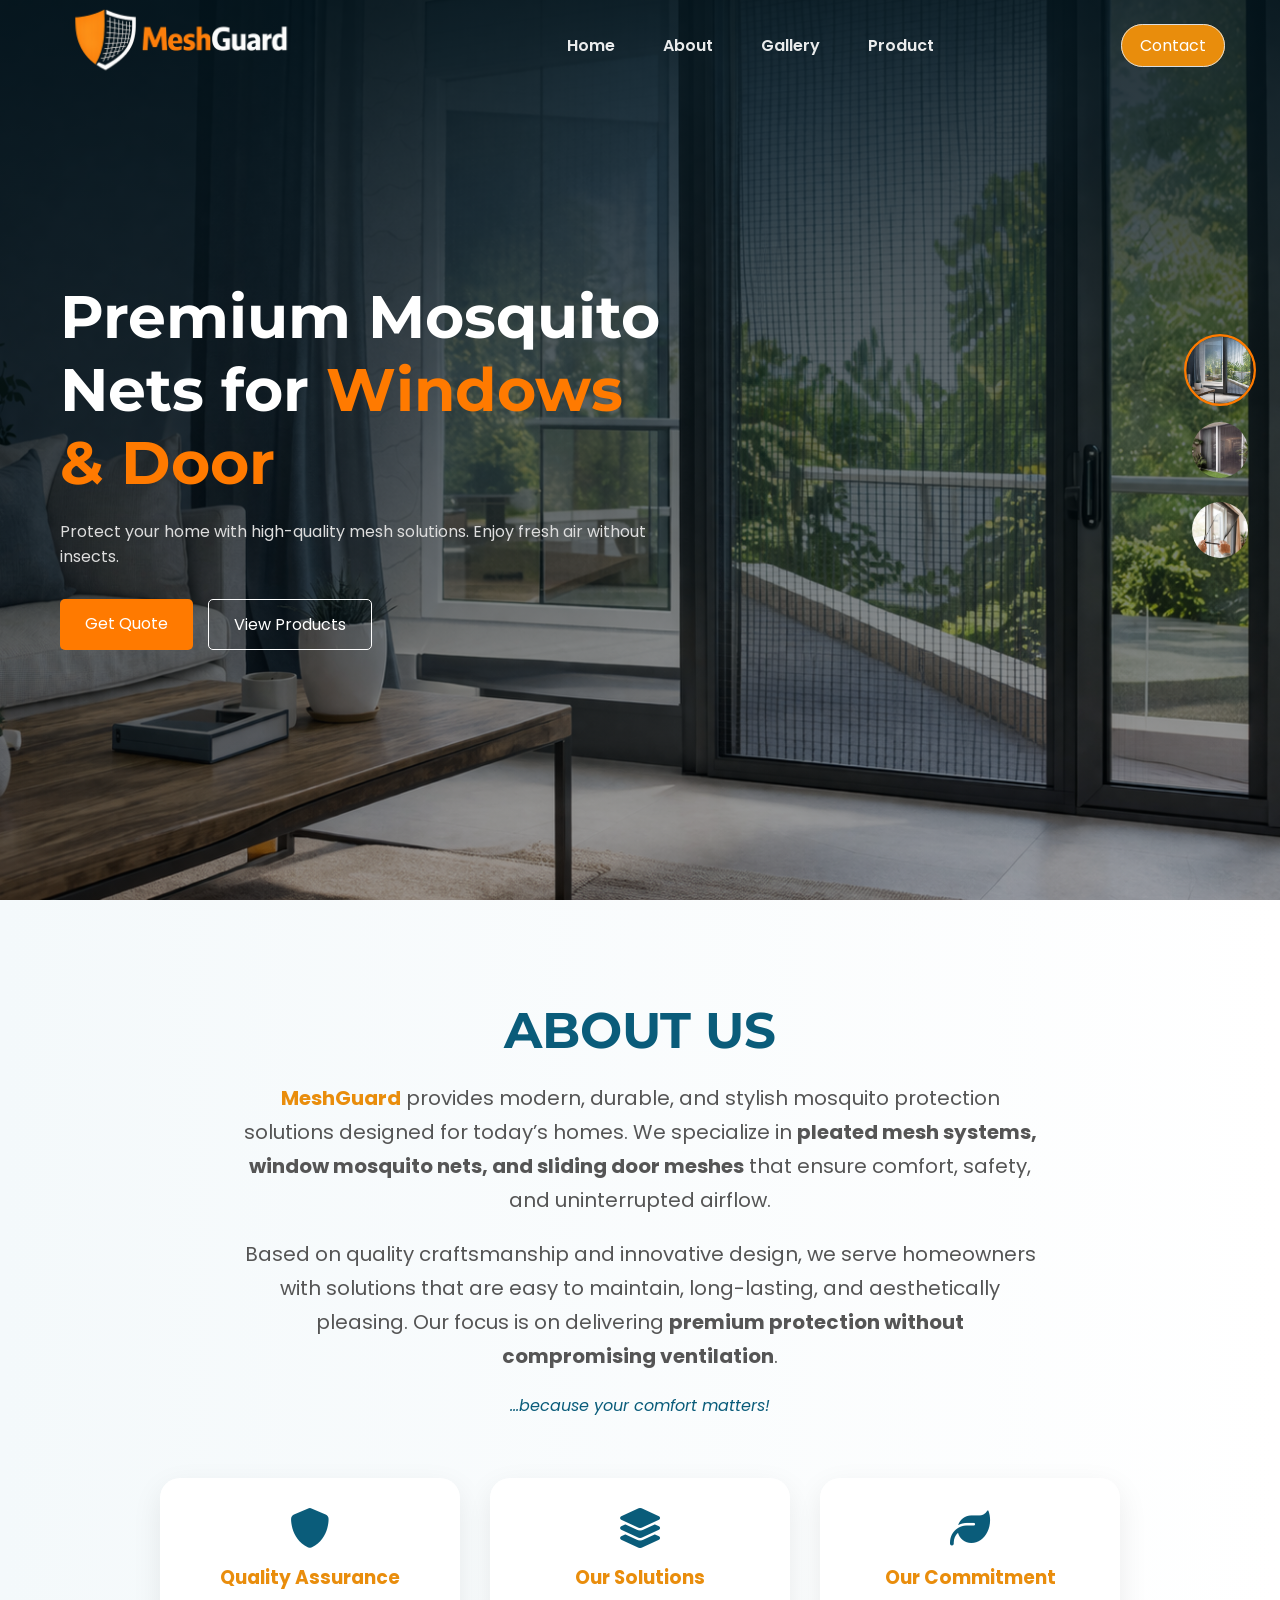
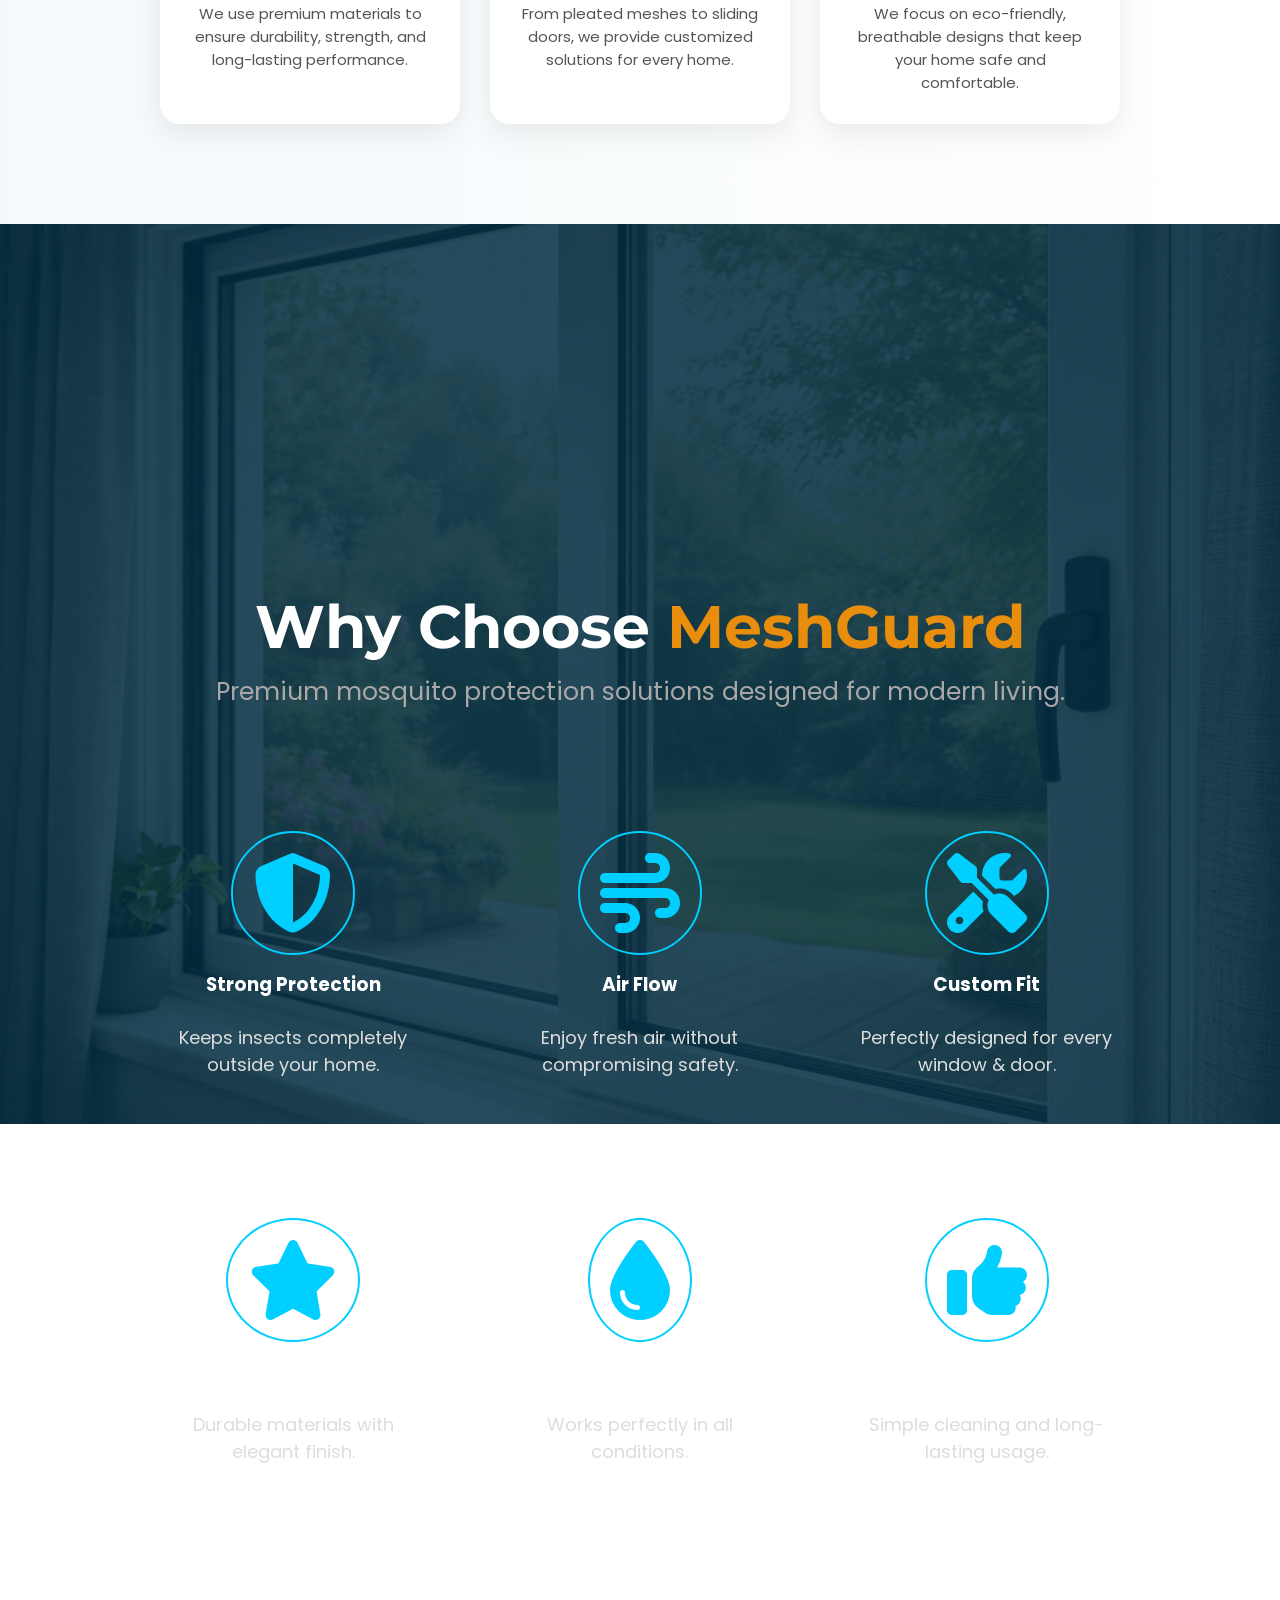
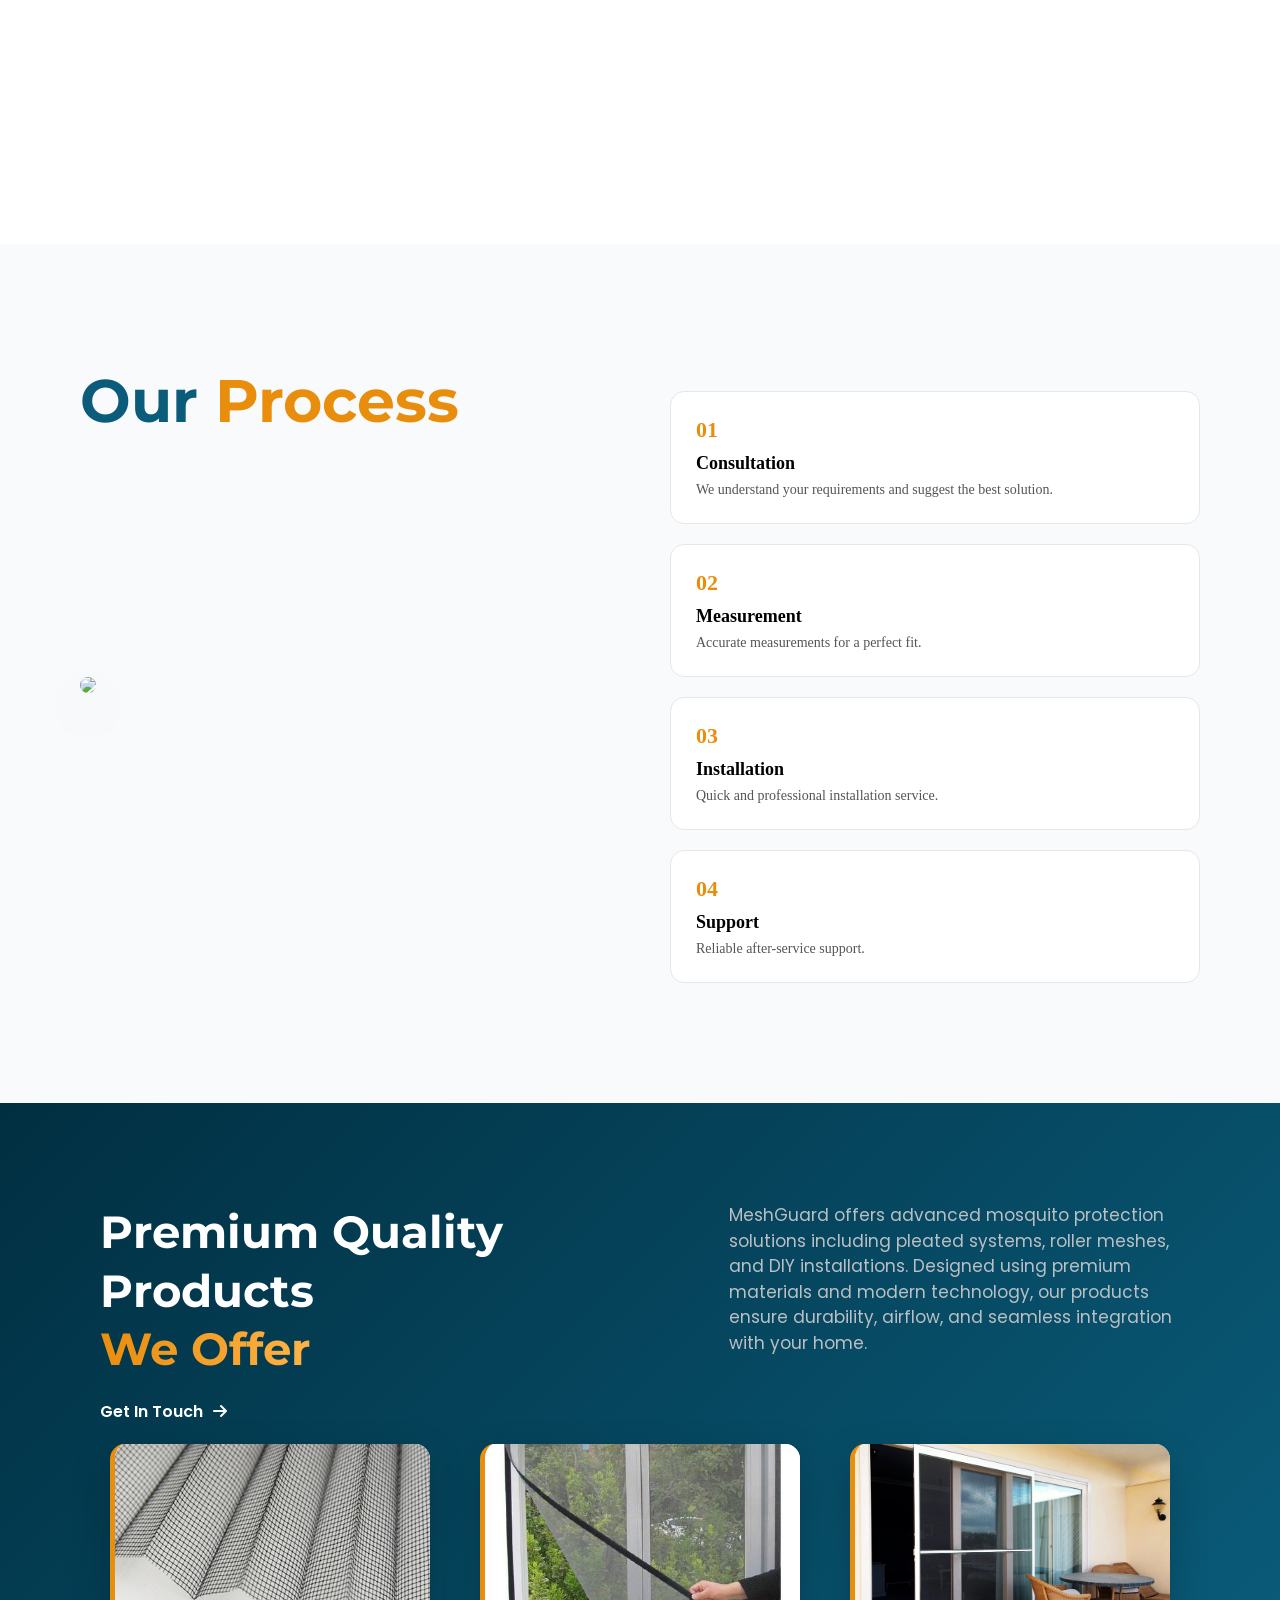
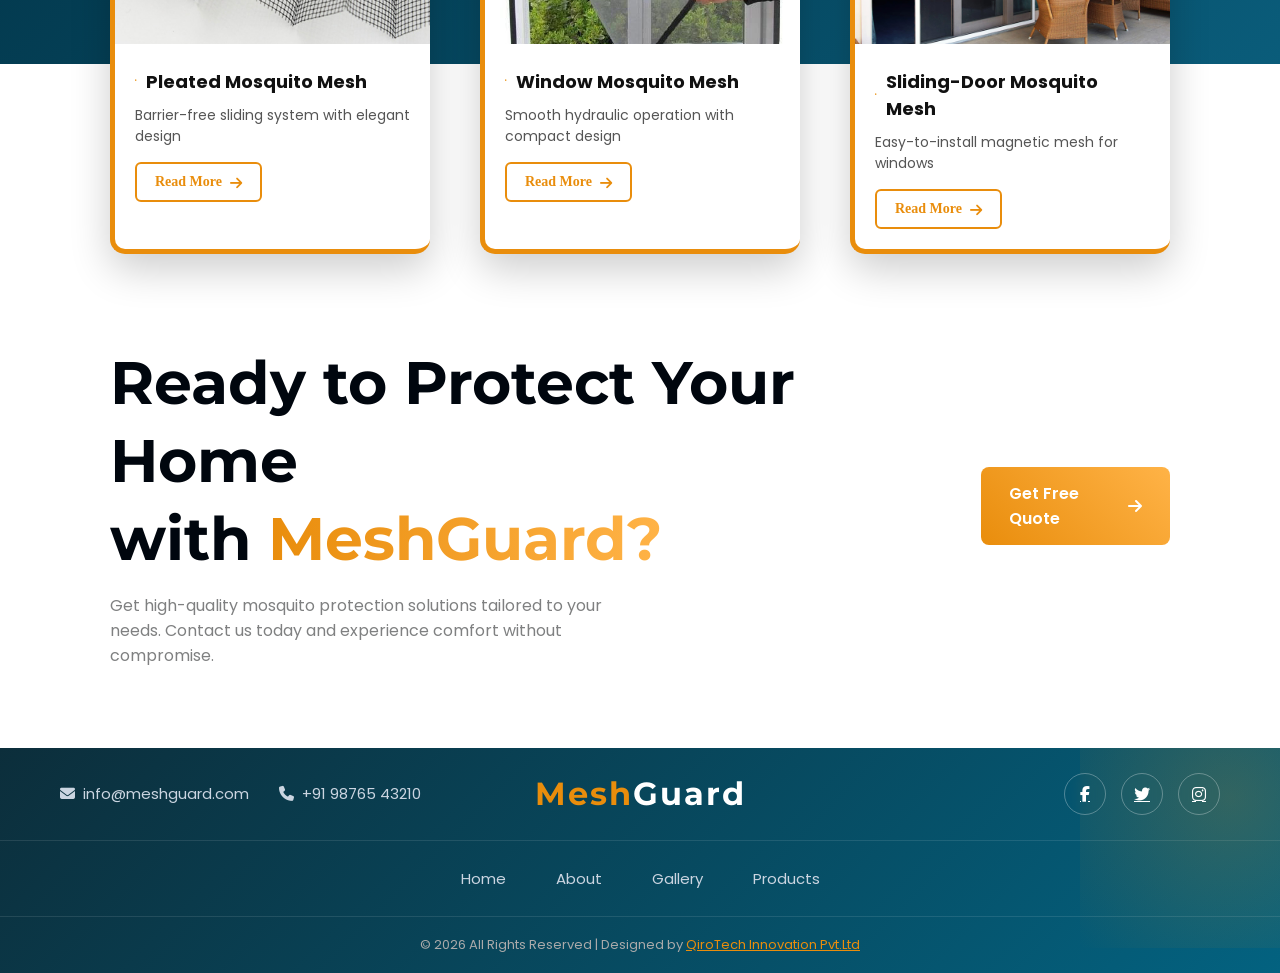
==== commit 3f0ef4bd: "about Page Completed" ====
--- a/index.html
+++ b/index.html
@@ -8,6 +8,7 @@
     <link href="https://fonts.googleapis.com/css2?family=Poppins:wght@300;400;500;600&family=Montserrat:wght@500;600;700;800&display=swap" rel="stylesheet">
     <link rel="stylesheet" href="css/navbar.css">
     <link rel="stylesheet" href="css/style.css">
+    <link rel="stylesheet" href="css/footer.css">
 </head>
 <body>
 <!-- ===============================Navbar============================ -->
@@ -366,6 +367,9 @@
     </div>
 
 </section>
+
+
+
  <footer class="footer-wire">
 
     <!-- TOP BAR -->
--- a/css/footer.css
+++ b/css/footer.css
@@ -0,0 +1,185 @@
+*{
+    margin: 0;
+    padding: 0;
+    box-sizing: border-box;
+}
+html,body{
+    width: 100%;
+    height:100%;
+    background-color: #ffffff;
+}
+
+:root{
+    --font-body: 'Poppins', sans-serif;
+    --font-heading: 'Montserrat', sans-serif;
+}
+
+/* ===== PREMIUM FOOTER ===== */
+.footer-wire{
+    background: linear-gradient(135deg, #0c2e3b, #036280);
+    color:#fff;
+    position: relative;
+    overflow: hidden;
+}
+
+/* subtle glow effect */
+.footer-wire::before{
+    content:"";
+    position:absolute;
+    width:300px;
+    height:300px;
+    background:radial-gradient(circle, rgba(233,141,12,0.2), transparent);
+    top:-100px;
+    right:-100px;
+}
+
+/* ===== TOP BAR ===== */
+.footer-top{
+    display:grid;
+    grid-template-columns: 1fr auto 1fr; /* PERFECT CENTER ALIGN */
+    align-items:center;
+    padding:25px 60px;
+    border-bottom:1px solid rgba(255,255,255,0.1);
+    font-family: var(--font-body);
+}
+
+/* LEFT */
+.footer-left{
+    display:flex;
+    gap:30px;
+    font-size:15px;
+    color:#cbd5e1;
+}
+
+.footer-left span{
+    display:flex;
+    align-items:center;
+    gap:8px;
+}
+
+/* ===== LOGO (CENTER PERFECT) ===== */
+.footer-logo{
+    text-align:center;
+}
+
+.footer-logo h2{
+    font-size:32px;
+    letter-spacing:2px;
+    font-weight:700;
+    font-family: var(--font-heading);
+      color:#e98d0c;
+}
+
+.footer-logo span{
+    color:#fff;
+    font-family: var(--font-heading);
+}
+
+/* ===== SOCIAL ===== */
+.footer-social{
+    display:flex;
+    justify-content:flex-end;
+    gap:15px;
+}
+
+.footer-social a{
+    width:42px;
+    height:42px;
+    border:1px solid rgba(255,255,255,0.3);
+    border-radius:50%;
+    display:flex;
+    align-items:center;
+    justify-content:center;
+    color:#fff;
+    transition:all 0.3s ease;
+    backdrop-filter: blur(6px);
+}
+
+/* hover glow */
+.footer-social a:hover{
+    background:#e98d0c;
+    border-color:#e98d0c;
+    transform:translateY(-4px) scale(1.1);
+    box-shadow:0 10px 20px rgba(233,141,12,0.4);
+}
+
+/* ===== BOTTOM NAV ===== */
+.footer-bottom{
+    padding:25px 0;
+    font-family:var(--font-body) ;
+}
+
+.footer-bottom ul{
+    list-style:none;
+    display:flex;
+    justify-content:center;
+    gap:50px;
+}
+
+/* NAV LINKS */
+.footer-bottom ul li a{
+    text-decoration:none;
+    color:#cbd5e1;
+    font-size:15px;
+    position:relative;
+    transition:0.3s;
+}
+
+/* underline animation */
+.footer-bottom ul li a::after{
+    content:"";
+    position:absolute;
+    left:0;
+    bottom:-5px;
+    width:0%;
+    height:2px;
+    background:#e98d0c;
+    transition:0.3s;
+}
+
+.footer-bottom ul li a:hover{
+    color:#fff;
+}
+
+.footer-bottom ul li a:hover::after{
+    width:100%;
+}
+
+/* ===== COPYRIGHT ===== */
+.footer-bottom-new{
+    text-align:center;
+    padding:18px;
+    border-top:1px solid rgba(255,255,255,0.1);
+    font-size:13px;
+    color:#aaa;
+    font-family:var(--font-body);
+}
+
+.footer-bottom-new a{
+    color:#e98d0c;
+}
+
+/* ===== RESPONSIVE ===== */
+@media(max-width:768px){
+
+    .footer-top{
+        grid-template-columns: 1fr;
+        gap:20px;
+        text-align:center;
+    }
+
+    .footer-left{
+        justify-content:center;
+        flex-direction:column;
+        gap:10px;
+    }
+
+    .footer-social{
+        justify-content:center;
+    }
+
+    .footer-bottom ul{
+        flex-direction:column;
+        gap:15px;
+    }
+}
